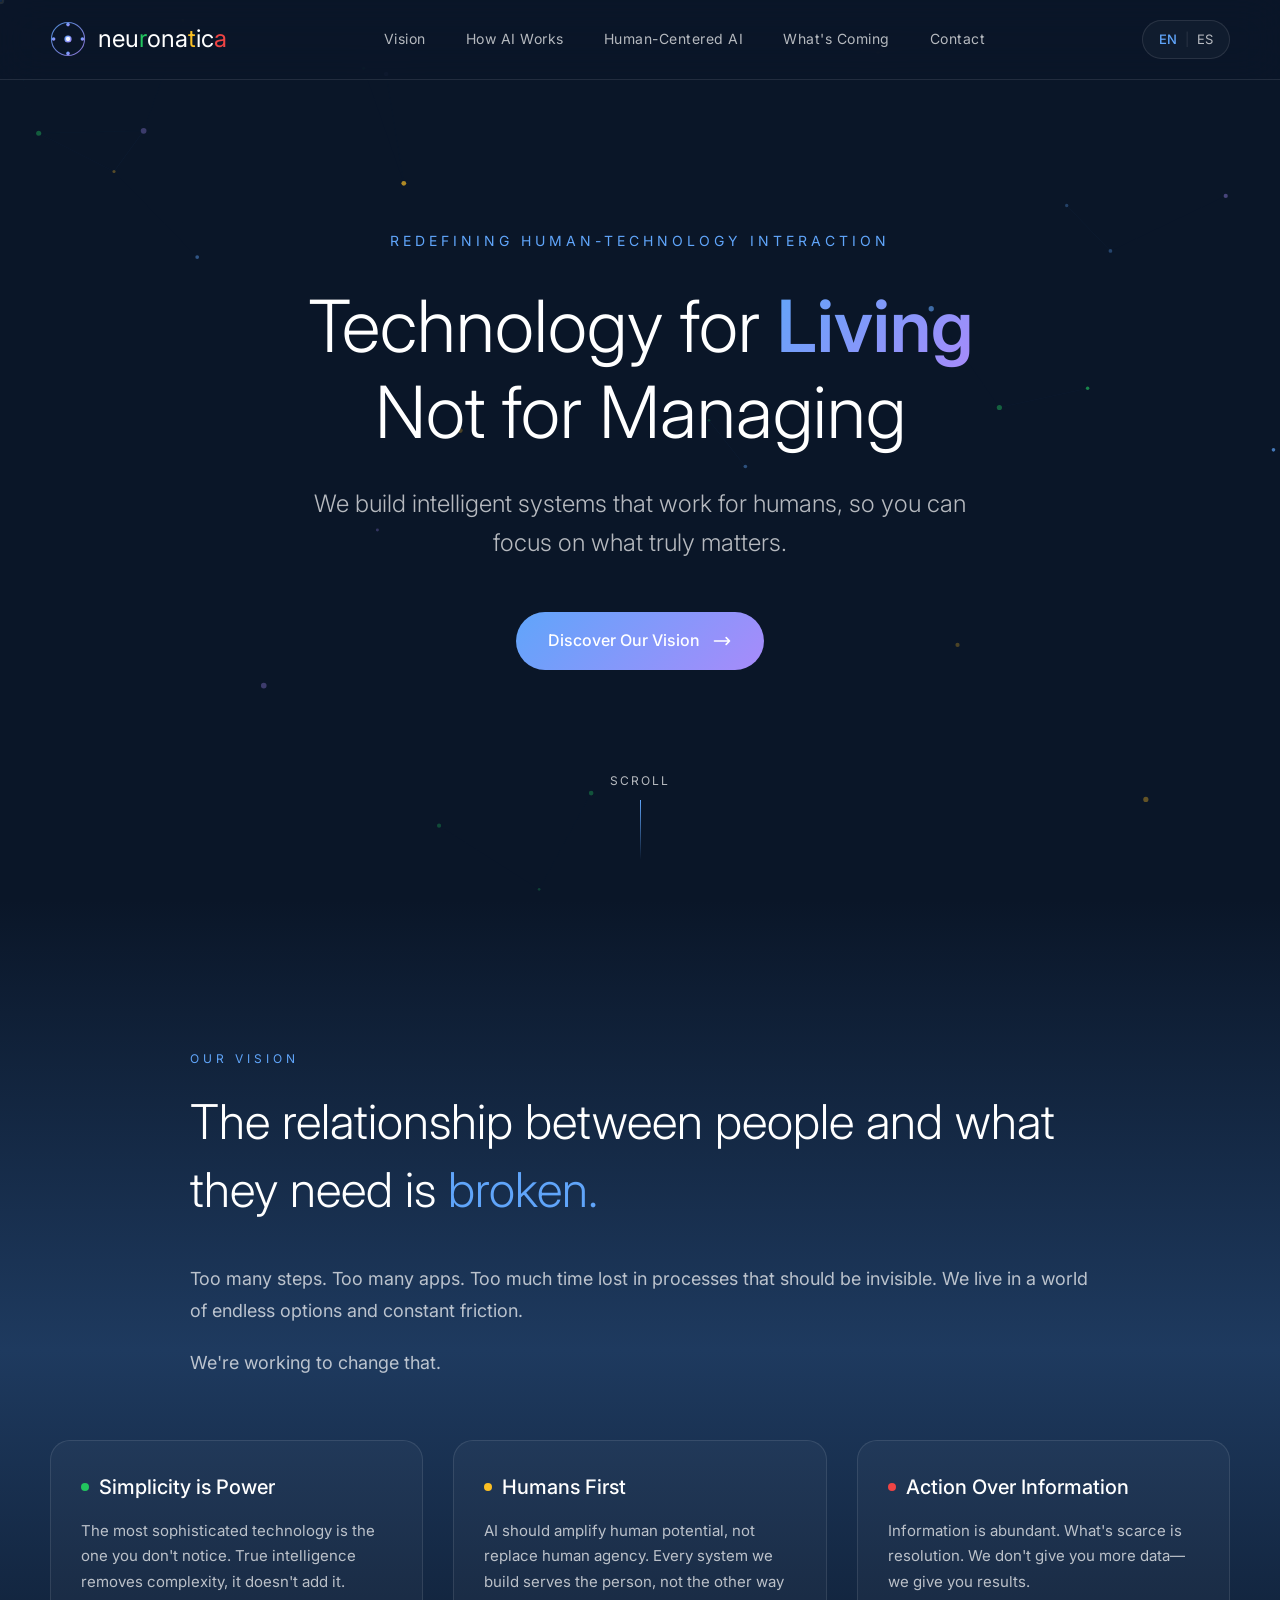
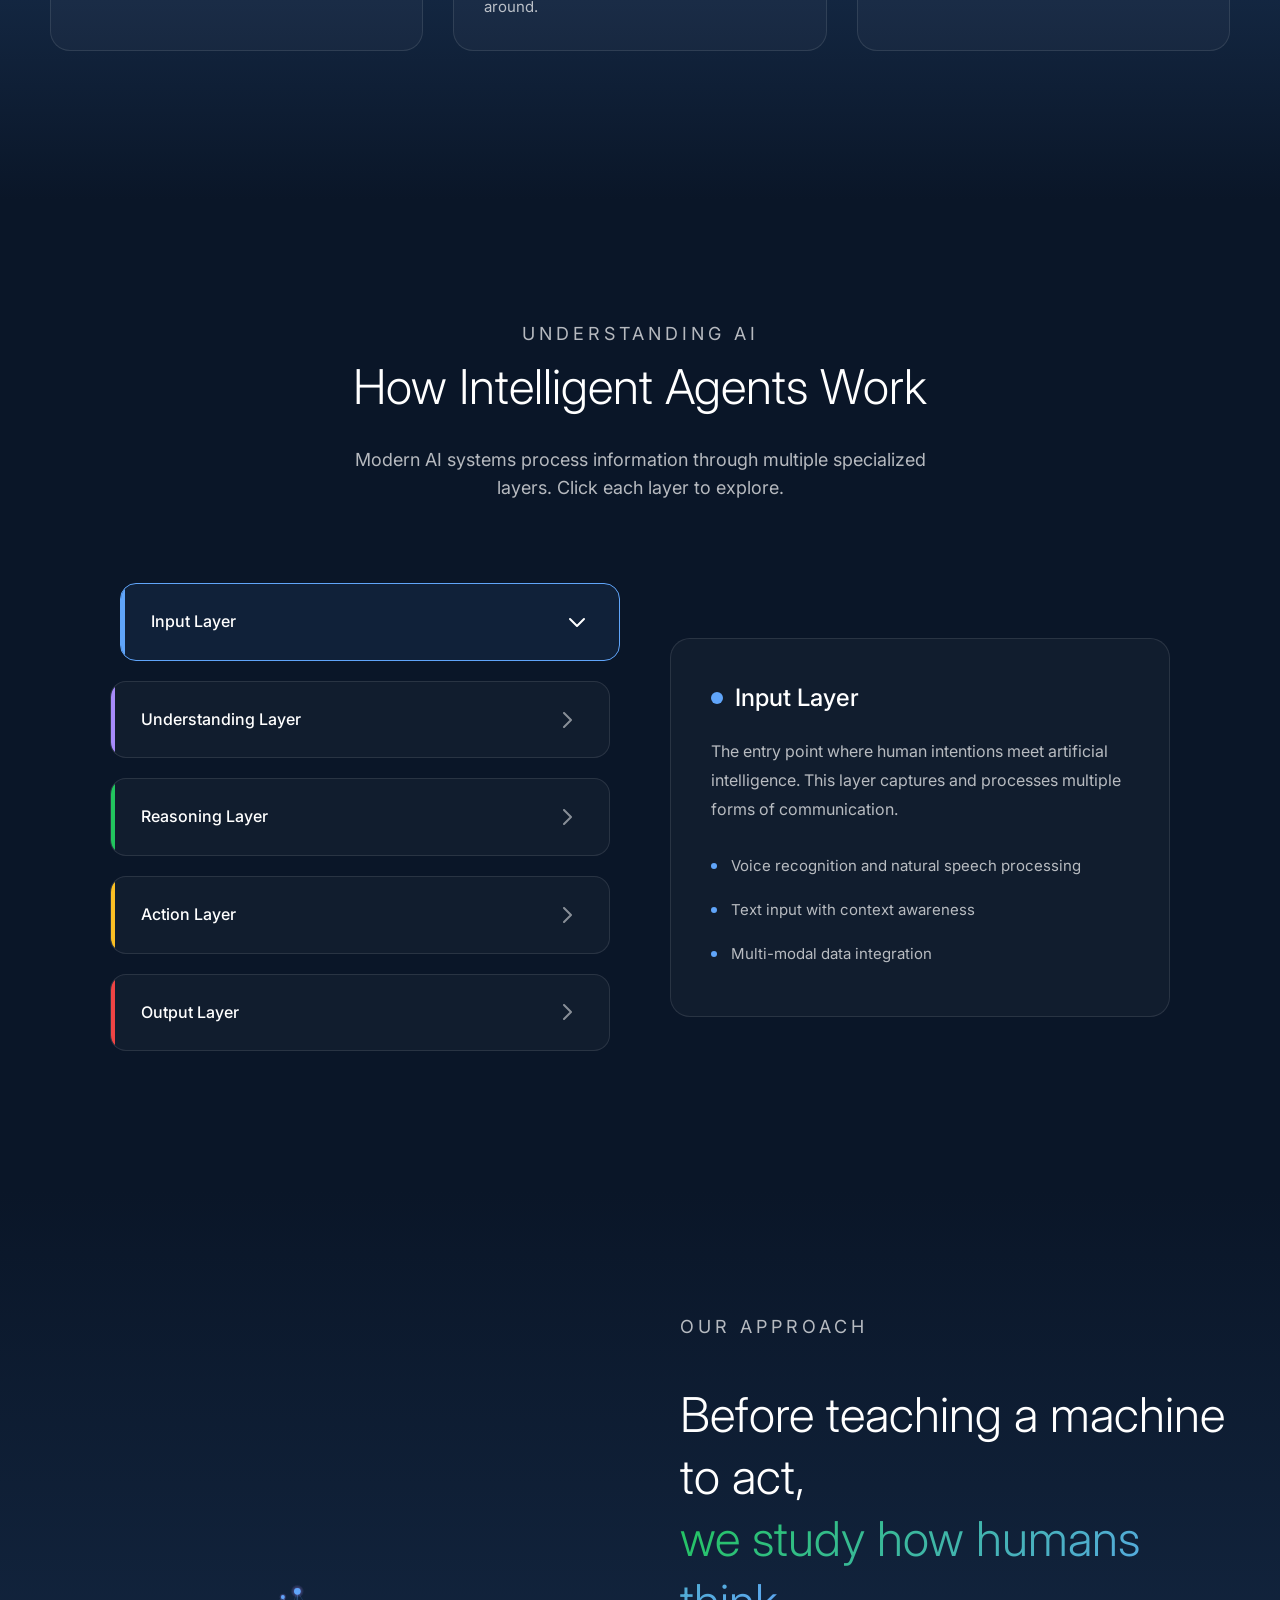
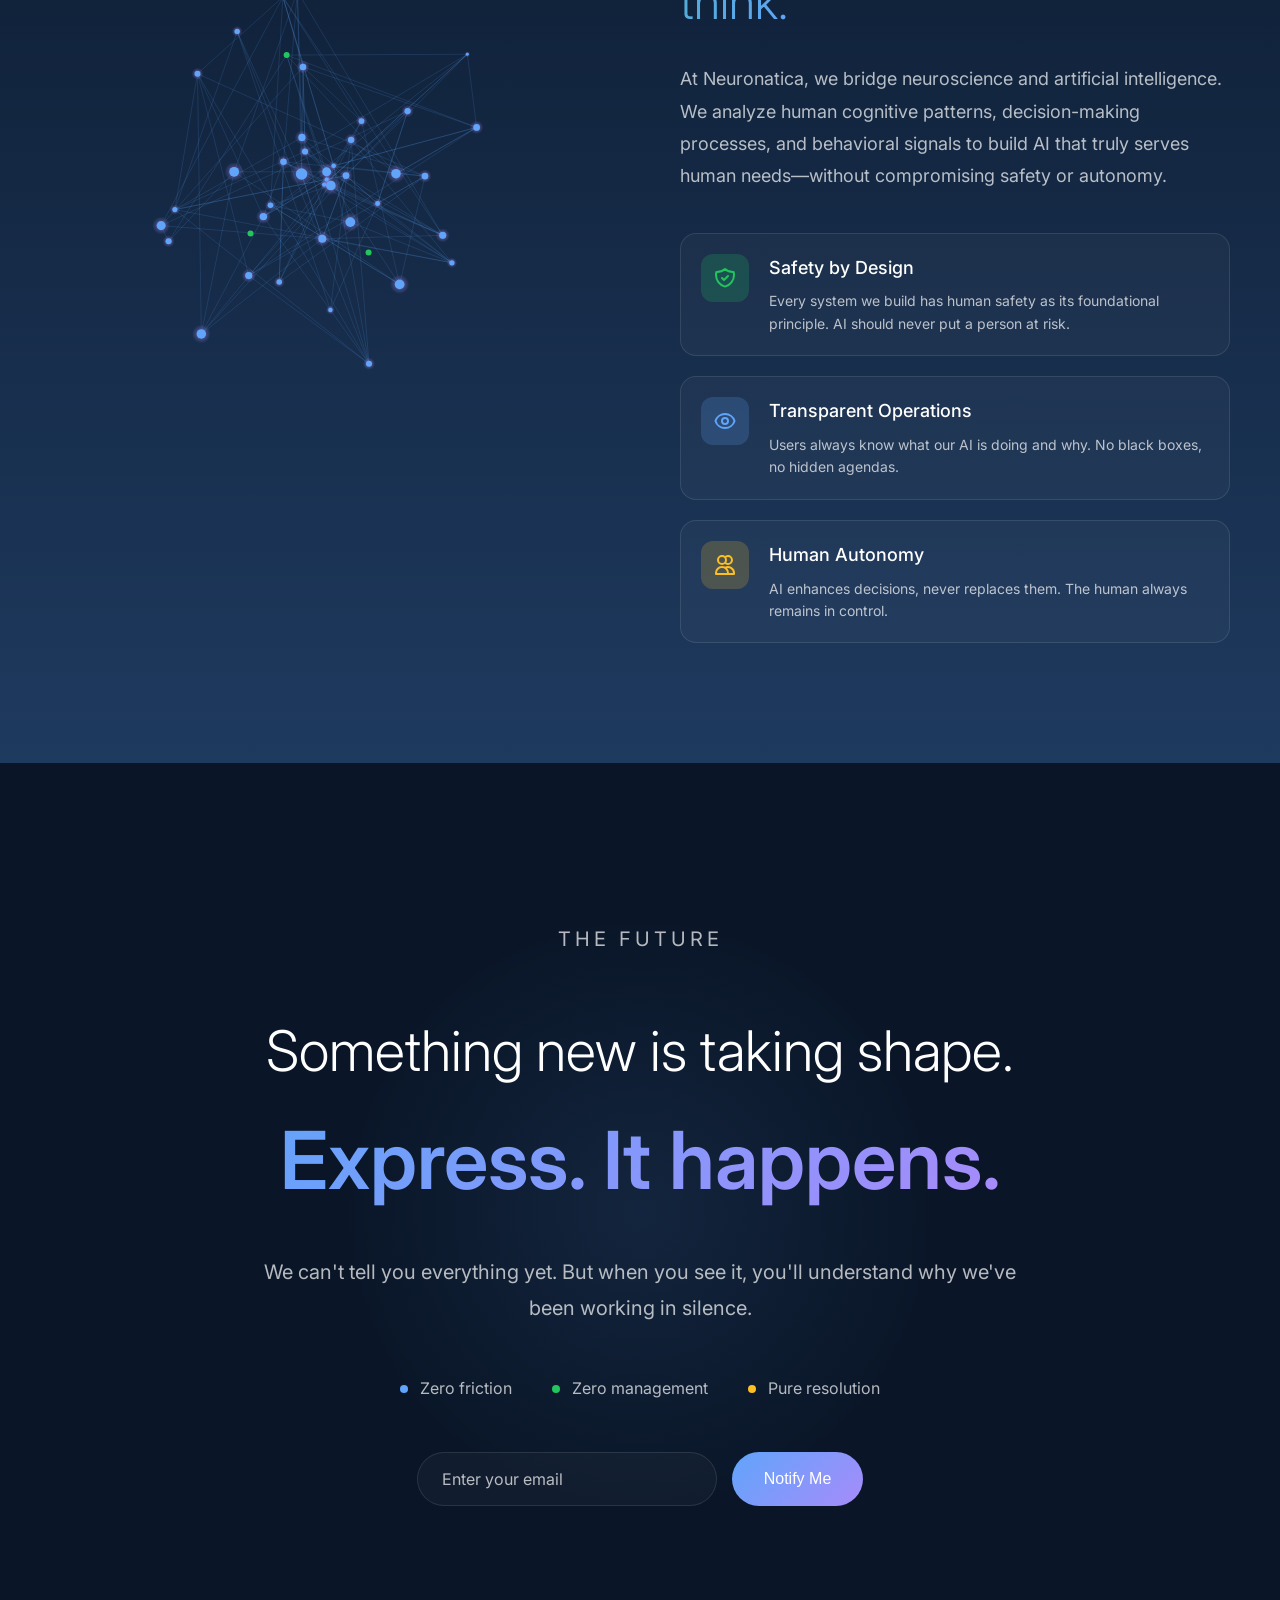
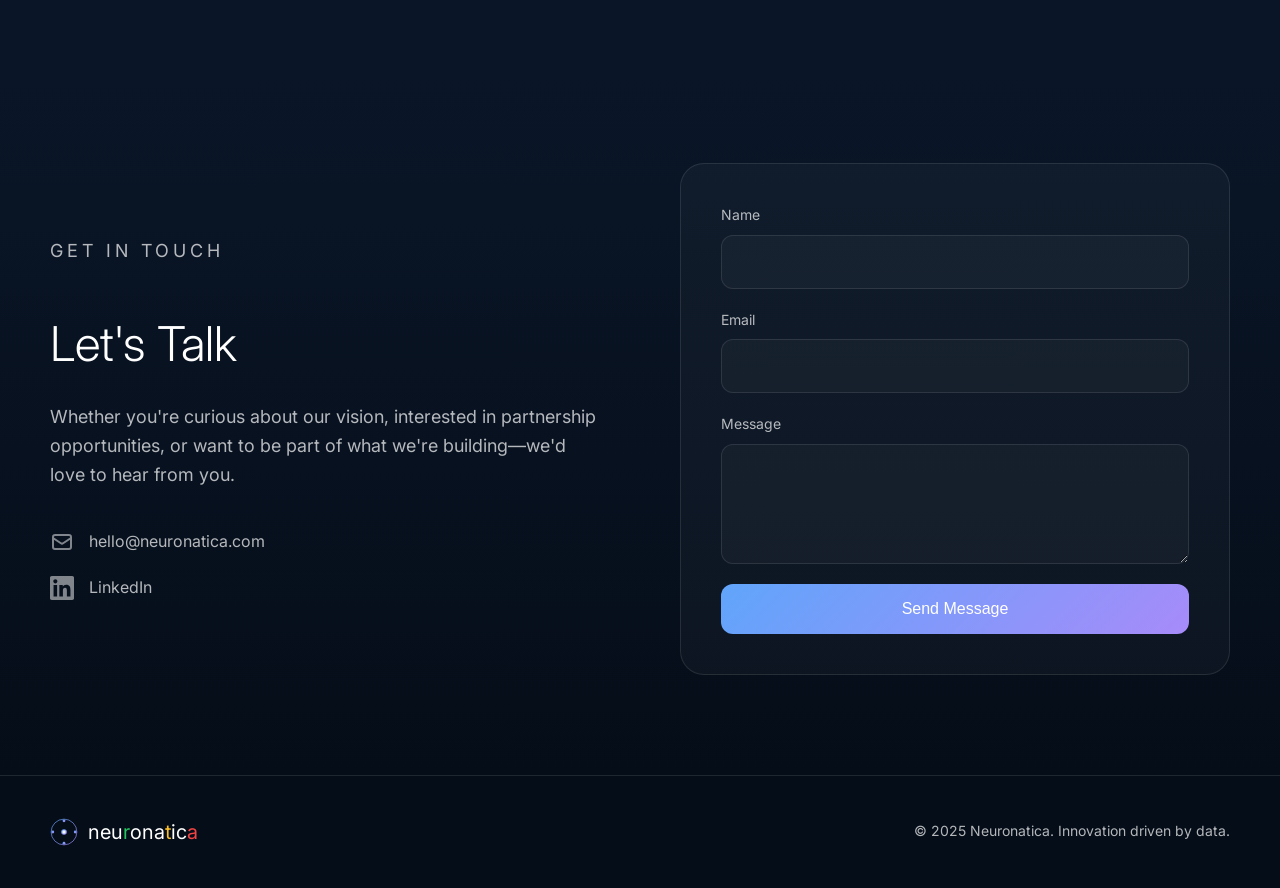
==== index.html @ b05b8028 "Create index.html" ====
<!DOCTYPE html>
<html lang="en">
<head>
    <meta charset="UTF-8">
    <meta name="viewport" content="width=device-width, initial-scale=1.0">
    <title>Neuronatica - Technology for Living</title>
    <meta name="description" content="We build technology so people can live more and manage less. Human-centered AI that works for you.">
    <link rel="icon" type="image/svg+xml" href="data:image/svg+xml,%3Csvg viewBox='0 0 50 50' fill='none' xmlns='http://www.w3.org/2000/svg'%3E%3Cdefs%3E%3ClinearGradient id='g' x1='0%25' y1='0%25' x2='100%25' y2='100%25'%3E%3Cstop offset='0%25' style='stop-color:%2360a5fa'/%3E%3Cstop offset='100%25' style='stop-color:%23a78bfa'/%3E%3C/linearGradient%3E%3C/defs%3E%3Ccircle cx='25' cy='25' r='23' stroke='url(%23g)' stroke-width='1.5' fill='none'/%3E%3Ccircle cx='25' cy='25' r='5' fill='url(%23g)'/%3E%3Ccircle cx='25' cy='25' r='3' fill='white'/%3E%3Cg stroke='url(%23g)' stroke-width='1.8'%3E%3Cline x1='25' y1='5' x2='25' y2='20'/%3E%3Cline x1='25' y1='30' x2='25' y2='45'/%3E%3Cline x1='5' y1='25' x2='20' y2='25'/%3E%3Cline x1='30' y1='25' x2='45' y2='25'/%3E%3C/g%3E%3Ccircle cx='25' cy='5' r='2.5' fill='url(%23g)'/%3E%3Ccircle cx='25' cy='45' r='2.5' fill='url(%23g)'/%3E%3Ccircle cx='5' cy='25' r='2.5' fill='url(%23g)'/%3E%3Ccircle cx='45' cy='25' r='2.5' fill='url(%23g)'/%3E%3C/svg%3E">
    <link rel="preconnect" href="https://fonts.googleapis.com">
    <link rel="preconnect" href="https://fonts.gstatic.com" crossorigin>
    <link href="https://fonts.googleapis.com/css2?family=Inter:wght@300;400;500;600;700&display=swap" rel="stylesheet">
    <style>
        :root {
            --primary-blue: #60a5fa;
            --primary-purple: #a78bfa;
            --accent-green: #22c55e;
            --accent-yellow: #fbbf24;
            --accent-red: #ef4444;
            --dark-navy: #0a1628;
            --medium-navy: #1e3a5f;
            --text-white: #ffffff;
            --text-muted: rgba(255, 255, 255, 0.7);
            --glass-bg: rgba(255, 255, 255, 0.03);
            --glass-border: rgba(255, 255, 255, 0.1);
        }

        * {
            margin: 0;
            padding: 0;
            box-sizing: border-box;
        }

        html {
            scroll-behavior: smooth;
        }

        body {
            font-family: 'Inter', -apple-system, BlinkMacSystemFont, sans-serif;
            background: var(--dark-navy);
            color: var(--text-white);
            overflow-x: hidden;
            line-height: 1.6;
        }

        /* Navigation */
        nav {
            position: fixed;
            top: 0;
            left: 0;
            right: 0;
            z-index: 1000;
            padding: 20px 50px;
            display: flex;
            justify-content: space-between;
            align-items: center;
            background: rgba(10, 22, 40, 0.8);
            backdrop-filter: blur(20px);
            border-bottom: 1px solid var(--glass-border);
            transition: all 0.3s ease;
        }

        nav.scrolled {
            padding: 15px 50px;
            background: rgba(10, 22, 40, 0.95);
        }

        .nav-logo {
            display: flex;
            align-items: center;
            gap: 12px;
            font-size: 24px;
            font-weight: 400;
            text-decoration: none;
            color: var(--text-white);
        }

        .nav-logo svg {
            width: 36px;
            height: 36px;
        }

        .nav-logo .letter-r { color: var(--accent-green); }
        .nav-logo .letter-t { color: var(--accent-yellow); }
        .nav-logo .letter-a2 { color: var(--accent-red); }

        .nav-links {
            display: flex;
            align-items: center;
            gap: 40px;
        }

        .nav-links a {
            color: var(--text-muted);
            text-decoration: none;
            font-size: 14px;
            font-weight: 400;
            letter-spacing: 0.5px;
            transition: color 0.3s ease;
        }

        .nav-links a:hover {
            color: var(--text-white);
        }

        .lang-toggle {
            display: flex;
            align-items: center;
            gap: 8px;
            padding: 8px 16px;
            background: var(--glass-bg);
            border: 1px solid var(--glass-border);
            border-radius: 20px;
            cursor: pointer;
            transition: all 0.3s ease;
        }

        .lang-toggle:hover {
            background: rgba(255, 255, 255, 0.08);
            border-color: rgba(255, 255, 255, 0.2);
        }

        .lang-toggle span {
            font-size: 13px;
            color: var(--text-muted);
            transition: color 0.3s ease;
        }

        .lang-toggle span.active {
            color: var(--primary-blue);
            font-weight: 500;
        }

        .lang-toggle .divider {
            color: var(--glass-border);
        }

        /* Sections base */
        section {
            min-height: 100vh;
            padding: 120px 50px;
            position: relative;
            display: flex;
            flex-direction: column;
            justify-content: center;
        }

        .section-container {
            max-width: 1400px;
            margin: 0 auto;
            width: 100%;
        }

        /* Hero Section */
        #hero {
            min-height: 100vh;
            display: flex;
            align-items: center;
            justify-content: center;
            position: relative;
            overflow: hidden;
        }

        #hero-canvas {
            position: absolute;
            top: 0;
            left: 0;
            width: 100%;
            height: 100%;
            z-index: 1;
        }

        .hero-content {
            position: relative;
            z-index: 10;
            text-align: center;
            max-width: 1000px;
            padding: 0 20px;
        }

        .hero-tagline {
            font-size: 14px;
            letter-spacing: 4px;
            text-transform: uppercase;
            color: var(--primary-blue);
            margin-bottom: 30px;
            opacity: 0;
            animation: fadeInUp 1s ease forwards 0.3s;
        }

        .hero-title {
            font-size: clamp(36px, 6vw, 72px);
            font-weight: 300;
            line-height: 1.2;
            margin-bottom: 30px;
            opacity: 0;
            animation: fadeInUp 1s ease forwards 0.5s;
        }

        .hero-title strong {
            font-weight: 600;
            background: linear-gradient(135deg, var(--primary-blue), var(--primary-purple));
            -webkit-background-clip: text;
            -webkit-text-fill-color: transparent;
            background-clip: text;
        }

        .hero-subtitle {
            font-size: clamp(18px, 2.5vw, 24px);
            font-weight: 300;
            color: var(--text-muted);
            max-width: 700px;
            margin: 0 auto 50px;
            opacity: 0;
            animation: fadeInUp 1s ease forwards 0.7s;
        }

        .hero-cta {
            display: inline-flex;
            align-items: center;
            gap: 12px;
            padding: 16px 32px;
            background: linear-gradient(135deg, var(--primary-blue), var(--primary-purple));
            border: none;
            border-radius: 30px;
            color: white;
            font-size: 16px;
            font-weight: 500;
            text-decoration: none;
            cursor: pointer;
            transition: all 0.3s ease;
            opacity: 0;
            animation: fadeInUp 1s ease forwards 0.9s;
        }

        .hero-cta:hover {
            transform: translateY(-3px);
            box-shadow: 0 20px 40px rgba(96, 165, 250, 0.3);
        }

        .hero-cta svg {
            width: 20px;
            height: 20px;
            transition: transform 0.3s ease;
        }

        .hero-cta:hover svg {
            transform: translateX(5px);
        }

        .scroll-indicator {
            position: absolute;
            bottom: 40px;
            left: 50%;
            transform: translateX(-50%);
            display: flex;
            flex-direction: column;
            align-items: center;
            gap: 10px;
            opacity: 0;
            animation: fadeIn 1s ease forwards 1.5s;
        }

        .scroll-indicator span {
            font-size: 12px;
            letter-spacing: 2px;
            color: var(--text-muted);
        }

        .scroll-line {
            width: 1px;
            height: 60px;
            background: linear-gradient(to bottom, var(--primary-blue), transparent);
            animation: scrollPulse 2s ease infinite;
        }

        @keyframes scrollPulse {
            0%, 100% { opacity: 0.3; transform: scaleY(0.5); }
            50% { opacity: 1; transform: scaleY(1); }
        }

        /* Vision Section */
        #vision {
            background: linear-gradient(180deg, var(--dark-navy) 0%, var(--medium-navy) 50%, var(--dark-navy) 100%);
        }

        .vision-content {
            max-width: 900px;
            margin: 0 auto;
        }

        .section-label {
            font-size: 12px;
            letter-spacing: 4px;
            text-transform: uppercase;
            color: var(--primary-blue);
            margin-bottom: 20px;
        }

        .vision-statement {
            font-size: clamp(28px, 4vw, 48px);
            font-weight: 300;
            line-height: 1.4;
            margin-bottom: 40px;
        }

        .vision-statement .highlight {
            color: var(--primary-blue);
        }

        .vision-text {
            font-size: 18px;
            color: var(--text-muted);
            line-height: 1.8;
            margin-bottom: 20px;
        }

        .vision-beliefs {
            display: grid;
            grid-template-columns: repeat(auto-fit, minmax(280px, 1fr));
            gap: 30px;
            margin-top: 60px;
        }

        .belief-card {
            padding: 30px;
            background: var(--glass-bg);
            border: 1px solid var(--glass-border);
            border-radius: 20px;
            transition: all 0.4s ease;
        }

        .belief-card:hover {
            transform: translateY(-5px);
            border-color: var(--primary-blue);
            background: rgba(96, 165, 250, 0.05);
        }

        .belief-card h3 {
            font-size: 20px;
            font-weight: 500;
            margin-bottom: 15px;
            display: flex;
            align-items: center;
            gap: 10px;
        }

        .belief-card h3 .icon {
            width: 8px;
            height: 8px;
            border-radius: 50%;
        }

        .belief-card:nth-child(1) h3 .icon { background: var(--accent-green); }
        .belief-card:nth-child(2) h3 .icon { background: var(--accent-yellow); }
        .belief-card:nth-child(3) h3 .icon { background: var(--accent-red); }

        .belief-card p {
            color: var(--text-muted);
            font-size: 15px;
            line-height: 1.7;
        }

        /* AI Architecture Section */
        #ai-architecture {
            background: var(--dark-navy);
        }

        .ai-section-header {
            text-align: center;
            margin-bottom: 80px;
        }

        .ai-section-header h2 {
            font-size: clamp(32px, 4vw, 48px);
            font-weight: 300;
            margin-bottom: 20px;
        }

        .ai-section-header p {
            font-size: 18px;
            color: var(--text-muted);
            max-width: 600px;
            margin: 0 auto;
        }

        .architecture-container {
            display: flex;
            align-items: center;
            gap: 60px;
            flex-wrap: wrap;
            justify-content: center;
        }

        .architecture-diagram {
            flex: 1;
            min-width: 300px;
            max-width: 500px;
            position: relative;
        }

        .architecture-layer {
            padding: 25px 30px;
            margin-bottom: 20px;
            background: var(--glass-bg);
            border: 1px solid var(--glass-border);
            border-radius: 16px;
            cursor: pointer;
            transition: all 0.4s ease;
            position: relative;
            overflow: hidden;
        }

        .architecture-layer::before {
            content: '';
            position: absolute;
            left: 0;
            top: 0;
            bottom: 0;
            width: 4px;
            background: var(--glass-border);
            transition: background 0.3s ease;
        }

        .architecture-layer:nth-child(1)::before { background: var(--primary-blue); }
        .architecture-layer:nth-child(2)::before { background: var(--primary-purple); }
        .architecture-layer:nth-child(3)::before { background: var(--accent-green); }
        .architecture-layer:nth-child(4)::before { background: var(--accent-yellow); }
        .architecture-layer:nth-child(5)::before { background: var(--accent-red); }

        .architecture-layer:hover, .architecture-layer.active {
            background: rgba(96, 165, 250, 0.08);
            border-color: var(--primary-blue);
            transform: translateX(10px);
        }

        .layer-header {
            display: flex;
            align-items: center;
            justify-content: space-between;
        }

        .layer-title {
            font-size: 16px;
            font-weight: 500;
        }

        .layer-icon {
            width: 24px;
            height: 24px;
            opacity: 0.5;
            transition: all 0.3s ease;
        }

        .architecture-layer:hover .layer-icon,
        .architecture-layer.active .layer-icon {
            opacity: 1;
            transform: rotate(90deg);
        }

        .layer-connector {
            position: absolute;
            left: 50%;
            bottom: -20px;
            transform: translateX(-50%);
            width: 2px;
            height: 20px;
            background: linear-gradient(to bottom, var(--glass-border), transparent);
        }

        .architecture-layer:last-child .layer-connector {
            display: none;
        }

        .architecture-details {
            flex: 1;
            min-width: 300px;
            max-width: 500px;
        }

        .detail-card {
            padding: 40px;
            background: var(--glass-bg);
            border: 1px solid var(--glass-border);
            border-radius: 20px;
            display: none;
        }

        .detail-card.active {
            display: block;
            animation: fadeIn 0.5s ease;
        }

        .detail-card h3 {
            font-size: 24px;
            font-weight: 500;
            margin-bottom: 20px;
            display: flex;
            align-items: center;
            gap: 12px;
        }

        .detail-card h3 .dot {
            width: 12px;
            height: 12px;
            border-radius: 50%;
        }

        .detail-card p {
            color: var(--text-muted);
            font-size: 16px;
            line-height: 1.8;
            margin-bottom: 20px;
        }

        .detail-card ul {
            list-style: none;
        }

        .detail-card ul li {
            padding: 10px 0;
            padding-left: 20px;
            position: relative;
            color: var(--text-muted);
            font-size: 15px;
        }

        .detail-card ul li::before {
            content: '';
            position: absolute;
            left: 0;
            top: 50%;
            transform: translateY(-50%);
            width: 6px;
            height: 6px;
            border-radius: 50%;
            background: var(--primary-blue);
        }

        /* Human-Centered AI Section */
        #human-ai {
            background: linear-gradient(180deg, var(--dark-navy) 0%, var(--medium-navy) 100%);
            overflow: hidden;
        }

        .human-ai-container {
            display: grid;
            grid-template-columns: 1fr 1fr;
            gap: 80px;
            align-items: center;
        }

        .neural-visualization {
            position: relative;
            height: 500px;
        }

        #neural-canvas {
            width: 100%;
            height: 100%;
        }

        .human-ai-content h2 {
            font-size: clamp(32px, 4vw, 48px);
            font-weight: 300;
            margin-bottom: 30px;
            line-height: 1.3;
        }

        .human-ai-content h2 .gradient-text {
            background: linear-gradient(135deg, var(--accent-green), var(--primary-blue));
            -webkit-background-clip: text;
            -webkit-text-fill-color: transparent;
            background-clip: text;
        }

        .human-ai-content > p {
            font-size: 18px;
            color: var(--text-muted);
            line-height: 1.8;
            margin-bottom: 40px;
        }

        .principles {
            display: flex;
            flex-direction: column;
            gap: 20px;
        }

        .principle {
            display: flex;
            align-items: flex-start;
            gap: 20px;
            padding: 20px;
            background: var(--glass-bg);
            border: 1px solid var(--glass-border);
            border-radius: 16px;
            transition: all 0.3s ease;
        }

        .principle:hover {
            border-color: var(--primary-blue);
            background: rgba(96, 165, 250, 0.05);
        }

        .principle-icon {
            width: 48px;
            height: 48px;
            border-radius: 12px;
            display: flex;
            align-items: center;
            justify-content: center;
            flex-shrink: 0;
        }

        .principle:nth-child(1) .principle-icon { background: rgba(34, 197, 94, 0.2); }
        .principle:nth-child(2) .principle-icon { background: rgba(96, 165, 250, 0.2); }
        .principle:nth-child(3) .principle-icon { background: rgba(251, 191, 36, 0.2); }

        .principle-icon svg {
            width: 24px;
            height: 24px;
        }

        .principle:nth-child(1) .principle-icon svg { color: var(--accent-green); }
        .principle:nth-child(2) .principle-icon svg { color: var(--primary-blue); }
        .principle:nth-child(3) .principle-icon svg { color: var(--accent-yellow); }

        .principle-content h4 {
            font-size: 18px;
            font-weight: 500;
            margin-bottom: 8px;
        }

        .principle-content p {
            font-size: 14px;
            color: var(--text-muted);
            line-height: 1.6;
        }

        /* What's Coming Section */
        #coming {
            background: var(--dark-navy);
            text-align: center;
            position: relative;
            overflow: hidden;
        }

        .coming-bg {
            position: absolute;
            top: 50%;
            left: 50%;
            transform: translate(-50%, -50%);
            width: 600px;
            height: 600px;
            background: radial-gradient(circle, rgba(96, 165, 250, 0.1) 0%, transparent 70%);
            animation: pulse 4s ease infinite;
        }

        @keyframes pulse {
            0%, 100% { transform: translate(-50%, -50%) scale(1); opacity: 0.5; }
            50% { transform: translate(-50%, -50%) scale(1.2); opacity: 0.8; }
        }

        .coming-content {
            position: relative;
            z-index: 10;
            max-width: 800px;
            margin: 0 auto;
        }

        .coming-content h2 {
            font-size: clamp(36px, 5vw, 56px);
            font-weight: 300;
            margin-bottom: 30px;
        }

        .coming-content h2 .mystery {
            display: block;
            font-size: clamp(48px, 7vw, 80px);
            font-weight: 600;
            background: linear-gradient(135deg, var(--primary-blue), var(--primary-purple), var(--accent-green));
            -webkit-background-clip: text;
            -webkit-text-fill-color: transparent;
            background-clip: text;
            background-size: 200% auto;
            animation: gradientMove 3s ease infinite;
        }

        @keyframes gradientMove {
            0% { background-position: 0% 50%; }
            50% { background-position: 100% 50%; }
            100% { background-position: 0% 50%; }
        }

        .coming-content > p {
            font-size: 20px;
            color: var(--text-muted);
            line-height: 1.8;
            margin-bottom: 50px;
        }

        .teaser-features {
            display: flex;
            justify-content: center;
            gap: 40px;
            flex-wrap: wrap;
            margin-bottom: 50px;
        }

        .teaser-feature {
            display: flex;
            align-items: center;
            gap: 12px;
            color: var(--text-muted);
            font-size: 16px;
        }

        .teaser-feature .dot {
            width: 8px;
            height: 8px;
            border-radius: 50%;
            background: var(--primary-blue);
            animation: dotPulse 2s ease infinite;
        }

        .teaser-feature:nth-child(2) .dot { 
            background: var(--accent-green);
            animation-delay: 0.3s;
        }
        .teaser-feature:nth-child(3) .dot { 
            background: var(--accent-yellow);
            animation-delay: 0.6s;
        }

        @keyframes dotPulse {
            0%, 100% { opacity: 0.5; transform: scale(1); }
            50% { opacity: 1; transform: scale(1.3); }
        }

        .notify-form {
            display: flex;
            gap: 15px;
            justify-content: center;
            flex-wrap: wrap;
        }

        .notify-form input {
            padding: 16px 24px;
            width: 300px;
            background: var(--glass-bg);
            border: 1px solid var(--glass-border);
            border-radius: 30px;
            color: var(--text-white);
            font-size: 16px;
            font-family: inherit;
            transition: all 0.3s ease;
        }

        .notify-form input::placeholder {
            color: var(--text-muted);
        }

        .notify-form input:focus {
            outline: none;
            border-color: var(--primary-blue);
            background: rgba(96, 165, 250, 0.05);
        }

        .notify-form button {
            padding: 16px 32px;
            background: linear-gradient(135deg, var(--primary-blue), var(--primary-purple));
            border: none;
            border-radius: 30px;
            color: white;
            font-size: 16px;
            font-weight: 500;
            cursor: pointer;
            transition: all 0.3s ease;
        }

        .notify-form button:hover {
            transform: translateY(-2px);
            box-shadow: 0 15px 30px rgba(96, 165, 250, 0.3);
        }

        /* Contact Section */
        #contact {
            background: linear-gradient(180deg, var(--dark-navy) 0%, #050d18 100%);
            min-height: auto;
            padding: 100px 50px;
        }

        .contact-container {
            display: grid;
            grid-template-columns: 1fr 1fr;
            gap: 80px;
            align-items: center;
            max-width: 1200px;
            margin: 0 auto;
        }

        .contact-info h2 {
            font-size: clamp(32px, 4vw, 48px);
            font-weight: 300;
            margin-bottom: 20px;
        }

        .contact-info > p {
            font-size: 18px;
            color: var(--text-muted);
            margin-bottom: 40px;
        }

        .contact-links {
            display: flex;
            flex-direction: column;
            gap: 20px;
        }

        .contact-link {
            display: flex;
            align-items: center;
            gap: 15px;
            color: var(--text-muted);
            text-decoration: none;
            font-size: 16px;
            transition: color 0.3s ease;
        }

        .contact-link:hover {
            color: var(--primary-blue);
        }

        .contact-link svg {
            width: 24px;
            height: 24px;
            opacity: 0.7;
        }

        .contact-form-wrapper {
            padding: 40px;
            background: var(--glass-bg);
            border: 1px solid var(--glass-border);
            border-radius: 24px;
        }

        .contact-form {
            display: flex;
            flex-direction: column;
            gap: 20px;
        }

        .form-group {
            display: flex;
            flex-direction: column;
            gap: 8px;
        }

        .form-group label {
            font-size: 14px;
            color: var(--text-muted);
        }

        .form-group input,
        .form-group textarea {
            padding: 16px;
            background: rgba(255, 255, 255, 0.03);
            border: 1px solid var(--glass-border);
            border-radius: 12px;
            color: var(--text-white);
            font-size: 16px;
            font-family: inherit;
            transition: all 0.3s ease;
        }

        .form-group input:focus,
        .form-group textarea:focus {
            outline: none;
            border-color: var(--primary-blue);
        }

        .form-group textarea {
            min-height: 120px;
            resize: vertical;
        }

        .contact-form button {
            padding: 16px 32px;
            background: linear-gradient(135deg, var(--primary-blue), var(--primary-purple));
            border: none;
            border-radius: 12px;
            color: white;
            font-size: 16px;
            font-weight: 500;
            cursor: pointer;
            transition: all 0.3s ease;
        }

        .contact-form button:hover {
            transform: translateY(-2px);
            box-shadow: 0 15px 30px rgba(96, 165, 250, 0.3);
        }

        /* Footer */
        footer {
            background: #050d18;
            padding: 40px 50px;
            border-top: 1px solid var(--glass-border);
        }

        .footer-content {
            max-width: 1400px;
            margin: 0 auto;
            display: flex;
            justify-content: space-between;
            align-items: center;
            flex-wrap: wrap;
            gap: 20px;
        }

        .footer-logo {
            display: flex;
            align-items: center;
            gap: 10px;
            font-size: 20px;
        }

        .footer-logo svg {
            width: 28px;
            height: 28px;
        }

        .footer-logo .letter-r { color: var(--accent-green); }
        .footer-logo .letter-t { color: var(--accent-yellow); }
        .footer-logo .letter-a2 { color: var(--accent-red); }

        .footer-copy {
            color: var(--text-muted);
            font-size: 14px;
        }

        .footer-copy a {
            color: var(--primary-blue);
            text-decoration: none;
        }

        /* Animations */
        @keyframes fadeIn {
            from { opacity: 0; }
            to { opacity: 1; }
        }

        @keyframes fadeInUp {
            from { opacity: 0; transform: translateY(30px); }
            to { opacity: 1; transform: translateY(0); }
        }

        /* Scroll animations */
        .reveal {
            opacity: 0;
            transform: translateY(50px);
            transition: all 0.8s ease;
        }

        .reveal.active {
            opacity: 1;
            transform: translateY(0);
        }

        /* Responsive */
        @media (max-width: 1024px) {
            section {
                padding: 100px 30px;
            }

            nav {
                padding: 15px 30px;
            }

            .nav-links {
                display: none;
            }

            .human-ai-container {
                grid-template-columns: 1fr;
                gap: 40px;
            }

            .neural-visualization {
                height: 350px;
                order: -1;
            }

            .contact-container {
                grid-template-columns: 1fr;
                gap: 40px;
            }

            .architecture-container {
                flex-direction: column;
            }
        }

        @media (max-width: 768px) {
            section {
                padding: 80px 20px;
            }

            nav {
                padding: 15px 20px;
            }

            .nav-logo {
                font-size: 20px;
            }

            .nav-logo svg {
                width: 28px;
                height: 28px;
            }

            .hero-title {
                font-size: 32px;
            }

            .hero-subtitle {
                font-size: 16px;
            }

            .vision-beliefs {
                grid-template-columns: 1fr;
            }

            .teaser-features {
                flex-direction: column;
                align-items: center;
            }

            .notify-form {
                flex-direction: column;
                align-items: center;
            }

            .notify-form input {
                width: 100%;
                max-width: 300px;
            }

            footer {
                padding: 30px 20px;
            }

            .footer-content {
                flex-direction: column;
                text-align: center;
            }
        }

        /* Mobile menu */
        .mobile-menu-btn {
            display: none;
            flex-direction: column;
            gap: 5px;
            cursor: pointer;
            padding: 5px;
        }

        .mobile-menu-btn span {
            width: 25px;
            height: 2px;
            background: var(--text-white);
            transition: all 0.3s ease;
        }

        @media (max-width: 1024px) {
            .mobile-menu-btn {
                display: flex;
            }
        }
    </style>
</head>
<body>
    <!-- Navigation -->
    <nav id="navbar">
        <a href="#hero" class="nav-logo">
            <svg viewBox="0 0 50 50" fill="none" xmlns="http://www.w3.org/2000/svg">
                <defs>
                    <linearGradient id="navGradient" x1="0%" y1="0%" x2="100%" y2="100%">
                        <stop offset="0%" style="stop-color:#60a5fa" />
                        <stop offset="100%" style="stop-color:#a78bfa" />
                    </linearGradient>
                </defs>
                <circle cx="25" cy="25" r="23" stroke="url(#navGradient)" stroke-width="1.5" fill="none" opacity="0.8"/>
                <circle cx="25" cy="25" r="5" fill="url(#navGradient)"/>
                <circle cx="25" cy="25" r="3" fill="white" opacity="0.9"/>
                <g stroke="url(#navGradient)" stroke-width="1.8" stroke-linecap="round">
                    <line x1="25" y1="5" x2="25" y2="20"/>
                    <line x1="25" y1="30" x2="25" y2="45"/>
                    <line x1="5" y1="25" x2="20" y2="25"/>
                    <line x1="30" y1="25" x2="45" y2="25"/>
                </g>
                <circle cx="25" cy="5" r="2.5" fill="url(#navGradient)"/>
                <circle cx="25" cy="45" r="2.5" fill="url(#navGradient)"/>
                <circle cx="5" cy="25" r="2.5" fill="url(#navGradient)"/>
                <circle cx="45" cy="25" r="2.5" fill="url(#navGradient)"/>
            </svg>
            <span>neu<span class="letter-r">r</span>ona<span class="letter-t">t</span>ic<span class="letter-a2">a</span></span>
        </a>
        <div class="nav-links">
            <a href="#vision" data-en="Vision" data-es="Visión">Vision</a>
            <a href="#ai-architecture" data-en="How AI Works" data-es="Cómo funciona la IA">How AI Works</a>
            <a href="#human-ai" data-en="Human-Centered AI" data-es="IA Centrada en el Humano">Human-Centered AI</a>
            <a href="#coming" data-en="What's Coming" data-es="Lo que viene">What's Coming</a>
            <a href="#contact" data-en="Contact" data-es="Contacto">Contact</a>
        </div>
        <div class="lang-toggle" onclick="toggleLanguage()">
            <span id="lang-en" class="active">EN</span>
            <span class="divider">|</span>
            <span id="lang-es">ES</span>
        </div>
        <div class="mobile-menu-btn">
            <span></span>
            <span></span>
            <span></span>
        </div>
    </nav>

    <!-- Hero Section -->
    <section id="hero">
        <canvas id="hero-canvas"></canvas>
        <div class="hero-content">
            <p class="hero-tagline" data-en="Redefining Human-Technology Interaction" data-es="Redefiniendo la interacción humano-tecnología">Redefining Human-Technology Interaction</p>
            <h1 class="hero-title">
                <span data-en="Technology for" data-es="Tecnología para">Technology for</span> <strong data-en="Living" data-es="Vivir">Living</strong><br>
                <span data-en="Not for Managing" data-es="No para Gestionar">Not for Managing</span>
            </h1>
            <p class="hero-subtitle" data-en="We build intelligent systems that work for humans, so you can focus on what truly matters." data-es="Construimos sistemas inteligentes que trabajan para los humanos, para que puedas enfocarte en lo que realmente importa.">We build intelligent systems that work for humans, so you can focus on what truly matters.</p>
            <a href="#vision" class="hero-cta">
                <span data-en="Discover Our Vision" data-es="Descubre Nuestra Visión">Discover Our Vision</span>
                <svg xmlns="http://www.w3.org/2000/svg" fill="none" viewBox="0 0 24 24" stroke="currentColor">
                    <path stroke-linecap="round" stroke-linejoin="round" stroke-width="2" d="M17 8l4 4m0 0l-4 4m4-4H3" />
                </svg>
            </a>
        </div>
        <div class="scroll-indicator">
            <span data-en="SCROLL" data-es="DESLIZA">SCROLL</span>
            <div class="scroll-line"></div>
        </div>
    </section>

    <!-- Vision Section -->
    <section id="vision">
        <div class="section-container">
            <div class="vision-content reveal">
                <p class="section-label" data-en="Our Vision" data-es="Nuestra Visión">Our Vision</p>
                <h2 class="vision-statement">
                    <span data-en="The relationship between people and what they need is" data-es="La relación entre las personas y lo que necesitan está">The relationship between people and what they need is</span> <span class="highlight" data-en="broken." data-es="rota.">broken.</span>
                </h2>
                <p class="vision-text" data-en="Too many steps. Too many apps. Too much time lost in processes that should be invisible. We live in a world of endless options and constant friction." data-es="Demasiados pasos. Demasiadas apps. Demasiado tiempo perdido en procesos que deberían ser invisibles. Vivimos en un mundo de opciones infinitas y fricción constante.">Too many steps. Too many apps. Too much time lost in processes that should be invisible. We live in a world of endless options and constant friction.</p>
                <p class="vision-text" data-en="We're working to change that." data-es="Estamos trabajando para cambiar eso.">We're working to change that.</p>
            </div>
            <div class="vision-beliefs reveal">
                <div class="belief-card">
                    <h3><span class="icon"></span><span data-en="Simplicity is Power" data-es="La Simplicidad es Poder">Simplicity is Power</span></h3>
                    <p data-en="The most sophisticated technology is the one you don't notice. True intelligence removes complexity, it doesn't add it." data-es="La tecnología más sofisticada es la que no notas. La verdadera inteligencia elimina complejidad, no la añade.">The most sophisticated technology is the one you don't notice. True intelligence removes complexity, it doesn't add it.</p>
                </div>
                <div class="belief-card">
                    <h3><span class="icon"></span><span data-en="Humans First" data-es="Humanos Primero">Humans First</span></h3>
                    <p data-en="AI should amplify human potential, not replace human agency. Every system we build serves the person, not the other way around." data-es="La IA debe amplificar el potencial humano, no reemplazar la autonomía humana. Cada sistema que construimos sirve a la persona, no al revés.">AI should amplify human potential, not replace human agency. Every system we build serves the person, not the other way around.</p>
                </div>
                <div class="belief-card">
                    <h3><span class="icon"></span><span data-en="Action Over Information" data-es="Acción Sobre Información">Action Over Information</span></h3>
                    <p data-en="Information is abundant. What's scarce is resolution. We don't give you more data—we give you results." data-es="La información es abundante. Lo que escasea es la resolución. No te damos más datos—te damos resultados.">Information is abundant. What's scarce is resolution. We don't give you more data—we give you results.</p>
                </div>
            </div>
        </div>
    </section>

    <!-- AI Architecture Section -->
    <section id="ai-architecture">
        <div class="section-container">
            <div class="ai-section-header reveal">
                <p class="section-label" data-en="Understanding AI" data-es="Entendiendo la IA">Understanding AI</p>
                <h2 data-en="How Intelligent Agents Work" data-es="Cómo Funcionan los Agentes Inteligentes">How Intelligent Agents Work</h2>
                <p data-en="Modern AI systems process information through multiple specialized layers. Click each layer to explore." data-es="Los sistemas de IA modernos procesan información a través de múltiples capas especializadas. Haz clic en cada capa para explorar.">Modern AI systems process information through multiple specialized layers. Click each layer to explore.</p>
            </div>
            <div class="architecture-container reveal">
                <div class="architecture-diagram">
                    <div class="architecture-layer active" data-layer="input">
                        <div class="layer-header">
                            <span class="layer-title" data-en="Input Layer" data-es="Capa de Entrada">Input Layer</span>
                            <svg class="layer-icon" xmlns="http://www.w3.org/2000/svg" fill="none" viewBox="0 0 24 24" stroke="currentColor">
                                <path stroke-linecap="round" stroke-linejoin="round" stroke-width="2" d="M9 5l7 7-7 7" />
                            </svg>
                        </div>
                        <div class="layer-connector"></div>
                    </div>
                    <div class="architecture-layer" data-layer="understanding">
                        <div class="layer-header">
                            <span class="layer-title" data-en="Understanding Layer" data-es="Capa de Comprensión">Understanding Layer</span>
                            <svg class="layer-icon" xmlns="http://www.w3.org/2000/svg" fill="none" viewBox="0 0 24 24" stroke="currentColor">
                                <path stroke-linecap="round" stroke-linejoin="round" stroke-width="2" d="M9 5l7 7-7 7" />
                            </svg>
                        </div>
                        <div class="layer-connector"></div>
                    </div>
                    <div class="architecture-layer" data-layer="reasoning">
                        <div class="layer-header">
                            <span class="layer-title" data-en="Reasoning Layer" data-es="Capa de Razonamiento">Reasoning Layer</span>
                            <svg class="layer-icon" xmlns="http://www.w3.org/2000/svg" fill="none" viewBox="0 0 24 24" stroke="currentColor">
                                <path stroke-linecap="round" stroke-linejoin="round" stroke-width="2" d="M9 5l7 7-7 7" />
                            </svg>
                        </div>
                        <div class="layer-connector"></div>
                    </div>
                    <div class="architecture-layer" data-layer="action">
                        <div class="layer-header">
                            <span class="layer-title" data-en="Action Layer" data-es="Capa de Acción">Action Layer</span>
                            <svg class="layer-icon" xmlns="http://www.w3.org/2000/svg" fill="none" viewBox="0 0 24 24" stroke="currentColor">
                                <path stroke-linecap="round" stroke-linejoin="round" stroke-width="2" d="M9 5l7 7-7 7" />
                            </svg>
                        </div>
                        <div class="layer-connector"></div>
                    </div>
                    <div class="architecture-layer" data-layer="output">
                        <div class="layer-header">
                            <span class="layer-title" data-en="Output Layer" data-es="Capa de Salida">Output Layer</span>
                            <svg class="layer-icon" xmlns="http://www.w3.org/2000/svg" fill="none" viewBox="0 0 24 24" stroke="currentColor">
                                <path stroke-linecap="round" stroke-linejoin="round" stroke-width="2" d="M9 5l7 7-7 7" />
                            </svg>
                        </div>
                    </div>
                </div>
                <div class="architecture-details">
                    <div class="detail-card active" id="detail-input">
                        <h3><span class="dot" style="background: var(--primary-blue)"></span><span data-en="Input Layer" data-es="Capa de Entrada">Input Layer</span></h3>
                        <p data-en="The entry point where human intentions meet artificial intelligence. This layer captures and processes multiple forms of communication." data-es="El punto de entrada donde las intenciones humanas se encuentran con la inteligencia artificial. Esta capa captura y procesa múltiples formas de comunicación.">The entry point where human intentions meet artificial intelligence. This layer captures and processes multiple forms of communication.</p>
                        <ul>
                            <li data-en="Voice recognition and natural speech processing" data-es="Reconocimiento de voz y procesamiento del habla natural">Voice recognition and natural speech processing</li>
                            <li data-en="Text input with context awareness" data-es="Entrada de texto con conciencia del contexto">Text input with context awareness</li>
                            <li data-en="Multi-modal data integration" data-es="Integración de datos multimodal">Multi-modal data integration</li>
                        </ul>
                    </div>
                    <div class="detail-card" id="detail-understanding">
                        <h3><span class="dot" style="background: var(--primary-purple)"></span><span data-en="Understanding Layer" data-es="Capa de Comprensión">Understanding Layer</span></h3>
                        <p data-en="Where raw input transforms into meaning. Advanced NLP models decode not just words, but intent, emotion, and context." data-es="Donde la entrada cruda se transforma en significado. Modelos avanzados de NLP decodifican no solo palabras, sino intención, emoción y contexto.">Where raw input transforms into meaning. Advanced NLP models decode not just words, but intent, emotion, and context.</p>
                        <ul>
                            <li data-en="Intent recognition and classification" data-es="Reconocimiento y clasificación de intención">Intent recognition and classification</li>
                            <li data-en="Semantic analysis and entity extraction" data-es="Análisis semántico y extracción de entidades">Semantic analysis and entity extraction</li>
                            <li data-en="Contextual memory integration" data-es="Integración de memoria contextual">Contextual memory integration</li>
                        </ul>
                    </div>
                    <div class="detail-card" id="detail-reasoning">
                        <h3><span class="dot" style="background: var(--accent-green)"></span><span data-en="Reasoning Layer" data-es="Capa de Razonamiento">Reasoning Layer</span></h3>
                        <p data-en="The cognitive core. Here, the system weighs options, considers constraints, and formulates optimal strategies to fulfill the user's needs." data-es="El núcleo cognitivo. Aquí, el sistema evalúa opciones, considera restricciones y formula estrategias óptimas para satisfacer las necesidades del usuario.">The cognitive core. Here, the system weighs options, considers constraints, and formulates optimal strategies to fulfill the user's needs.</p>
                        <ul>
                            <li data-en="Logic-based decision frameworks" data-es="Marcos de decisión basados en lógica">Logic-based decision frameworks</li>
                            <li data-en="Constraint satisfaction and optimization" data-es="Satisfacción de restricciones y optimización">Constraint satisfaction and optimization</li>
                            <li data-en="Predictive modeling and planning" data-es="Modelado predictivo y planificación">Predictive modeling and planning</li>
                        </ul>
                    </div>
                    <div class="detail-card" id="detail-action">
                        <h3><span class="dot" style="background: var(--accent-yellow)"></span><span data-en="Action Layer" data-es="Capa de Acción">Action Layer</span></h3>
                        <p data-en="Where decisions become reality. This layer orchestrates external systems, APIs, and services to execute tasks in the real world." data-es="Donde las decisiones se vuelven realidad. Esta capa orquesta sistemas externos, APIs y servicios para ejecutar tareas en el mundo real.">Where decisions become reality. This layer orchestrates external systems, APIs, and services to execute tasks in the real world.</p>
                        <ul>
                            <li data-en="API orchestration and integration" data-es="Orquestación e integración de APIs">API orchestration and integration</li>
                            <li data-en="Transaction processing and verification" data-es="Procesamiento y verificación de transacciones">Transaction processing and verification</li>
                            <li data-en="Real-time system coordination" data-es="Coordinación de sistemas en tiempo real">Real-time system coordination</li>
                        </ul>
                    </div>
                    <div class="detail-card" id="detail-output">
                        <h3><span class="dot" style="background: var(--accent-red)"></span><span data-en="Output Layer" data-es="Capa de Salida">Output Layer</span></h3>
                        <p data-en="The final delivery. Results are communicated back to the user in the most appropriate format—conversational, visual, or direct action." data-es="La entrega final. Los resultados se comunican al usuario en el formato más apropiado—conversacional, visual o acción directa.">The final delivery. Results are communicated back to the user in the most appropriate format—conversational, visual, or direct action.</p>
                        <ul>
                            <li data-en="Natural language response generation" data-es="Generación de respuestas en lenguaje natural">Natural language response generation</li>
                            <li data-en="Multi-channel delivery optimization" data-es="Optimización de entrega multicanal">Multi-channel delivery optimization</li>
                            <li data-en="Feedback loop integration" data-es="Integración de ciclo de retroalimentación">Feedback loop integration</li>
                        </ul>
                    </div>
                </div>
            </div>
        </div>
    </section>

    <!-- Human-Centered AI Section -->
    <section id="human-ai">
        <div class="section-container">
            <div class="human-ai-container">
                <div class="neural-visualization reveal">
                    <canvas id="neural-canvas"></canvas>
                </div>
                <div class="human-ai-content reveal">
                    <p class="section-label" data-en="Our Approach" data-es="Nuestro Enfoque">Our Approach</p>
                    <h2>
                        <span data-en="Before teaching a machine to act," data-es="Antes de enseñarle a una máquina a actuar,">Before teaching a machine to act,</span><br>
                        <span class="gradient-text" data-en="we study how humans think." data-es="estudiamos cómo piensan los humanos.">we study how humans think.</span>
                    </h2>
                    <p data-en="At Neuronatica, we bridge neuroscience and artificial intelligence. We analyze human cognitive patterns, decision-making processes, and behavioral signals to build AI that truly serves human needs—without compromising safety or autonomy." data-es="En Neuronatica, conectamos neurociencia e inteligencia artificial. Analizamos patrones cognitivos humanos, procesos de toma de decisiones y señales de comportamiento para construir IA que verdaderamente sirva las necesidades humanas—sin comprometer la seguridad o autonomía.">At Neuronatica, we bridge neuroscience and artificial intelligence. We analyze human cognitive patterns, decision-making processes, and behavioral signals to build AI that truly serves human needs—without compromising safety or autonomy.</p>
                    <div class="principles">
                        <div class="principle">
                            <div class="principle-icon">
                                <svg xmlns="http://www.w3.org/2000/svg" fill="none" viewBox="0 0 24 24" stroke="currentColor">
                                    <path stroke-linecap="round" stroke-linejoin="round" stroke-width="2" d="M9 12l2 2 4-4m5.618-4.016A11.955 11.955 0 0112 2.944a11.955 11.955 0 01-8.618 3.04A12.02 12.02 0 003 9c0 5.591 3.824 10.29 9 11.622 5.176-1.332 9-6.03 9-11.622 0-1.042-.133-2.052-.382-3.016z" />
                                </svg>
                            </div>
                            <div class="principle-content">
                                <h4 data-en="Safety by Design" data-es="Seguridad por Diseño">Safety by Design</h4>
                                <p data-en="Every system we build has human safety as its foundational principle. AI should never put a person at risk." data-es="Cada sistema que construimos tiene la seguridad humana como principio fundamental. La IA nunca debe poner a una persona en riesgo.">Every system we build has human safety as its foundational principle. AI should never put a person at risk.</p>
                            </div>
                        </div>
                        <div class="principle">
                            <div class="principle-icon">
                                <svg xmlns="http://www.w3.org/2000/svg" fill="none" viewBox="0 0 24 24" stroke="currentColor">
                                    <path stroke-linecap="round" stroke-linejoin="round" stroke-width="2" d="M15 12a3 3 0 11-6 0 3 3 0 016 0z" />
                                    <path stroke-linecap="round" stroke-linejoin="round" stroke-width="2" d="M2.458 12C3.732 7.943 7.523 5 12 5c4.478 0 8.268 2.943 9.542 7-1.274 4.057-5.064 7-9.542 7-4.477 0-8.268-2.943-9.542-7z" />
                                </svg>
                            </div>
                            <div class="principle-content">
                                <h4 data-en="Transparent Operations" data-es="Operaciones Transparentes">Transparent Operations</h4>
                                <p data-en="Users always know what our AI is doing and why. No black boxes, no hidden agendas." data-es="Los usuarios siempre saben qué está haciendo nuestra IA y por qué. Sin cajas negras, sin agendas ocultas.">Users always know what our AI is doing and why. No black boxes, no hidden agendas.</p>
                            </div>
                        </div>
                        <div class="principle">
                            <div class="principle-icon">
                                <svg xmlns="http://www.w3.org/2000/svg" fill="none" viewBox="0 0 24 24" stroke="currentColor">
                                    <path stroke-linecap="round" stroke-linejoin="round" stroke-width="2" d="M12 4.354a4 4 0 110 5.292M15 21H3v-1a6 6 0 0112 0v1zm0 0h6v-1a6 6 0 00-9-5.197M13 7a4 4 0 11-8 0 4 4 0 018 0z" />
                                </svg>
                            </div>
                            <div class="principle-content">
                                <h4 data-en="Human Autonomy" data-es="Autonomía Humana">Human Autonomy</h4>
                                <p data-en="AI enhances decisions, never replaces them. The human always remains in control." data-es="La IA mejora las decisiones, nunca las reemplaza. El humano siempre mantiene el control.">AI enhances decisions, never replaces them. The human always remains in control.</p>
                            </div>
                        </div>
                    </div>
                </div>
            </div>
        </div>
    </section>

    <!-- What's Coming Section -->
    <section id="coming">
        <div class="coming-bg"></div>
        <div class="coming-content reveal">
            <p class="section-label" data-en="The Future" data-es="El Futuro">The Future</p>
            <h2>
                <span data-en="Something new is taking shape." data-es="Algo nuevo está tomando forma.">Something new is taking shape.</span>
                <span class="mystery" data-en="Express. It happens." data-es="Expresá. Ocurre.">Express. It happens.</span>
            </h2>
            <p data-en="We can't tell you everything yet. But when you see it, you'll understand why we've been working in silence." data-es="No podemos contarte todo todavía. Pero cuando lo veas, entenderás por qué hemos estado trabajando en silencio.">We can't tell you everything yet. But when you see it, you'll understand why we've been working in silence.</p>
            <div class="teaser-features">
                <div class="teaser-feature">
                    <span class="dot"></span>
                    <span data-en="Zero friction" data-es="Cero fricción">Zero friction</span>
                </div>
                <div class="teaser-feature">
                    <span class="dot"></span>
                    <span data-en="Zero management" data-es="Cero gestión">Zero management</span>
                </div>
                <div class="teaser-feature">
                    <span class="dot"></span>
                    <span data-en="Pure resolution" data-es="Pura resolución">Pure resolution</span>
                </div>
            </div>
            <form class="notify-form" onsubmit="handleNotify(event)">
                <input type="email" placeholder="Enter your email" data-placeholder-en="Enter your email" data-placeholder-es="Ingresa tu email" required>
                <button type="submit" data-en="Notify Me" data-es="Notifícame">Notify Me</button>
            </form>
        </div>
    </section>

    <!-- Contact Section -->
    <section id="contact">
        <div class="contact-container">
            <div class="contact-info reveal">
                <p class="section-label" data-en="Get in Touch" data-es="Contáctanos">Get in Touch</p>
                <h2 data-en="Let's Talk" data-es="Hablemos">Let's Talk</h2>
                <p data-en="Whether you're curious about our vision, interested in partnership opportunities, or want to be part of what we're building—we'd love to hear from you." data-es="Ya sea que tengas curiosidad sobre nuestra visión, interés en oportunidades de colaboración, o quieras ser parte de lo que estamos construyendo—nos encantaría saber de ti.">Whether you're curious about our vision, interested in partnership opportunities, or want to be part of what we're building—we'd love to hear from you.</p>
                <div class="contact-links">
                    <a href="mailto:hello@neuronatica.com" class="contact-link">
                        <svg xmlns="http://www.w3.org/2000/svg" fill="none" viewBox="0 0 24 24" stroke="currentColor">
                            <path stroke-linecap="round" stroke-linejoin="round" stroke-width="2" d="M3 8l7.89 5.26a2 2 0 002.22 0L21 8M5 19h14a2 2 0 002-2V7a2 2 0 00-2-2H5a2 2 0 00-2 2v10a2 2 0 002 2z" />
                        </svg>
                        hello@neuronatica.com
                    </a>
                    <a href="https://linkedin.com/company/neuronatica" class="contact-link" target="_blank">
                        <svg xmlns="http://www.w3.org/2000/svg" fill="currentColor" viewBox="0 0 24 24">
                            <path d="M20.447 20.452h-3.554v-5.569c0-1.328-.027-3.037-1.852-3.037-1.853 0-2.136 1.445-2.136 2.939v5.667H9.351V9h3.414v1.561h.046c.477-.9 1.637-1.85 3.37-1.85 3.601 0 4.267 2.37 4.267 5.455v6.286zM5.337 7.433c-1.144 0-2.063-.926-2.063-2.065 0-1.138.92-2.063 2.063-2.063 1.14 0 2.064.925 2.064 2.063 0 1.139-.925 2.065-2.064 2.065zm1.782 13.019H3.555V9h3.564v11.452zM22.225 0H1.771C.792 0 0 .774 0 1.729v20.542C0 23.227.792 24 1.771 24h20.451C23.2 24 24 23.227 24 22.271V1.729C24 .774 23.2 0 22.222 0h.003z"/>
                        </svg>
                        LinkedIn
                    </a>
                </div>
            </div>
            <div class="contact-form-wrapper reveal">
                <form class="contact-form" onsubmit="handleContact(event)">
                    <div class="form-group">
                        <label data-en="Name" data-es="Nombre">Name</label>
                        <input type="text" required>
                    </div>
                    <div class="form-group">
                        <label data-en="Email" data-es="Correo electrónico">Email</label>
                        <input type="email" required>
                    </div>
                    <div class="form-group">
                        <label data-en="Message" data-es="Mensaje">Message</label>
                        <textarea required></textarea>
                    </div>
                    <button type="submit" data-en="Send Message" data-es="Enviar Mensaje">Send Message</button>
                </form>
            </div>
        </div>
    </section>

    <!-- Footer -->
    <footer>
        <div class="footer-content">
            <div class="footer-logo">
                <svg viewBox="0 0 50 50" fill="none" xmlns="http://www.w3.org/2000/svg">
                    <defs>
                        <linearGradient id="footerGradient" x1="0%" y1="0%" x2="100%" y2="100%">
                            <stop offset="0%" style="stop-color:#60a5fa" />
                            <stop offset="100%" style="stop-color:#a78bfa" />
                        </linearGradient>
                    </defs>
                    <circle cx="25" cy="25" r="23" stroke="url(#footerGradient)" stroke-width="1.5" fill="none" opacity="0.8"/>
                    <circle cx="25" cy="25" r="5" fill="url(#footerGradient)"/>
                    <circle cx="25" cy="25" r="3" fill="white" opacity="0.9"/>
                    <g stroke="url(#footerGradient)" stroke-width="1.8" stroke-linecap="round">
                        <line x1="25" y1="5" x2="25" y2="20"/>
                        <line x1="25" y1="30" x2="25" y2="45"/>
                        <line x1="5" y1="25" x2="20" y2="25"/>
                        <line x1="30" y1="25" x2="45" y2="25"/>
                    </g>
                    <circle cx="25" cy="5" r="2.5" fill="url(#footerGradient)"/>
                    <circle cx="25" cy="45" r="2.5" fill="url(#footerGradient)"/>
                    <circle cx="5" cy="25" r="2.5" fill="url(#footerGradient)"/>
                    <circle cx="45" cy="25" r="2.5" fill="url(#footerGradient)"/>
                </svg>
                <span>neu<span class="letter-r">r</span>ona<span class="letter-t">t</span>ic<span class="letter-a2">a</span></span>
            </div>
            <div class="footer-copy">
                <span data-en="© 2025 Neuronatica. Innovation driven by data." data-es="© 2025 Neuronatica. Innovación impulsada por datos.">© 2025 Neuronatica. Innovation driven by data.</span>
            </div>
        </div>
    </footer>

    <script>
        // Language Toggle
        let currentLang = 'en';

        function toggleLanguage() {
            currentLang = currentLang === 'en' ? 'es' : 'en';
            document.getElementById('lang-en').classList.toggle('active', currentLang === 'en');
            document.getElementById('lang-es').classList.toggle('active', currentLang === 'es');
            
            // Update all text elements
            document.querySelectorAll('[data-en]').forEach(el => {
                el.textContent = el.getAttribute(`data-${currentLang}`);
            });

            // Update placeholders
            document.querySelectorAll('[data-placeholder-en]').forEach(el => {
                el.placeholder = el.getAttribute(`data-placeholder-${currentLang}`);
            });
        }

        // Navigation scroll effect
        const navbar = document.getElementById('navbar');
        window.addEventListener('scroll', () => {
            if (window.scrollY > 50) {
                navbar.classList.add('scrolled');
            } else {
                navbar.classList.remove('scrolled');
            }
        });

        // Smooth scroll for navigation links
        document.querySelectorAll('a[href^="#"]').forEach(anchor => {
            anchor.addEventListener('click', function(e) {
                e.preventDefault();
                const target = document.querySelector(this.getAttribute('href'));
                if (target) {
                    target.scrollIntoView({ behavior: 'smooth', block: 'start' });
                }
            });
        });

        // Reveal animations on scroll
        const revealElements = document.querySelectorAll('.reveal');
        const revealOnScroll = () => {
            revealElements.forEach(el => {
                const rect = el.getBoundingClientRect();
                if (rect.top < window.innerHeight - 100) {
                    el.classList.add('active');
                }
            });
        };
        window.addEventListener('scroll', revealOnScroll);
        revealOnScroll();

        // AI Architecture interactive layers
        const layers = document.querySelectorAll('.architecture-layer');
        const details = document.querySelectorAll('.detail-card');

        layers.forEach(layer => {
            layer.addEventListener('click', () => {
                const layerName = layer.getAttribute('data-layer');
                
                layers.forEach(l => l.classList.remove('active'));
                layer.classList.add('active');
                
                details.forEach(d => d.classList.remove('active'));
                document.getElementById(`detail-${layerName}`).classList.add('active');
            });
        });

        // Hero Canvas - Particle System
        const heroCanvas = document.getElementById('hero-canvas');
        const heroCtx = heroCanvas.getContext('2d');

        function resizeHeroCanvas() {
            heroCanvas.width = window.innerWidth;
            heroCanvas.height = window.innerHeight;
        }
        resizeHeroCanvas();
        window.addEventListener('resize', resizeHeroCanvas);

        class Particle {
            constructor() {
                this.reset();
            }

            reset() {
                this.x = Math.random() * heroCanvas.width;
                this.y = Math.random() * heroCanvas.height;
                this.size = Math.random() * 2 + 1;
                this.speedX = (Math.random() - 0.5) * 0.5;
                this.speedY = (Math.random() - 0.5) * 0.5;
                this.opacity = Math.random() * 0.5 + 0.2;
                this.color = ['#60a5fa', '#a78bfa', '#22c55e', '#fbbf24'][Math.floor(Math.random() * 4)];
            }

            update() {
                this.x += this.speedX;
                this.y += this.speedY;

                if (this.x < 0 || this.x > heroCanvas.width || this.y < 0 || this.y > heroCanvas.height) {
                    this.reset();
                }
            }

            draw() {
                heroCtx.beginPath();
                heroCtx.arc(this.x, this.y, this.size, 0, Math.PI * 2);
                heroCtx.fillStyle = this.color;
                heroCtx.globalAlpha = this.opacity;
                heroCtx.fill();
                heroCtx.globalAlpha = 1;
            }
        }

        const particles = Array.from({ length: 100 }, () => new Particle());

        function connectParticles() {
            for (let i = 0; i < particles.length; i++) {
                for (let j = i + 1; j < particles.length; j++) {
                    const dx = particles[i].x - particles[j].x;
                    const dy = particles[i].y - particles[j].y;
                    const distance = Math.sqrt(dx * dx + dy * dy);

                    if (distance < 150) {
                        heroCtx.beginPath();
                        heroCtx.strokeStyle = `rgba(96, 165, 250, ${0.1 * (1 - distance / 150)})`;
                        heroCtx.lineWidth = 0.5;
                        heroCtx.moveTo(particles[i].x, particles[i].y);
                        heroCtx.lineTo(particles[j].x, particles[j].y);
                        heroCtx.stroke();
                    }
                }
            }
        }

        function animateHero() {
            heroCtx.clearRect(0, 0, heroCanvas.width, heroCanvas.height);
            
            particles.forEach(p => {
                p.update();
                p.draw();
            });
            
            connectParticles();
            requestAnimationFrame(animateHero);
        }
        animateHero();

        // Neural Canvas - Brain Network Visualization
        const neuralCanvas = document.getElementById('neural-canvas');
        const neuralCtx = neuralCanvas.getContext('2d');

        function resizeNeuralCanvas() {
            const container = neuralCanvas.parentElement;
            neuralCanvas.width = container.offsetWidth;
            neuralCanvas.height = container.offsetHeight;
        }
        resizeNeuralCanvas();
        window.addEventListener('resize', resizeNeuralCanvas);

        class Neuron {
            constructor(x, y) {
                this.x = x;
                this.y = y;
                this.baseRadius = Math.random() * 3 + 2;
                this.radius = this.baseRadius;
                this.pulsePhase = Math.random() * Math.PI * 2;
                this.connections = [];
                this.firing = false;
                this.fireTimer = 0;
            }

            pulse(time) {
                this.radius = this.baseRadius + Math.sin(time * 0.002 + this.pulsePhase) * 1;
                
                if (Math.random() < 0.001) {
                    this.firing = true;
                    this.fireTimer = 30;
                }

                if (this.firing) {
                    this.fireTimer--;
                    if (this.fireTimer <= 0) {
                        this.firing = false;
                    }
                }
            }

            draw() {
                const gradient = neuralCtx.createRadialGradient(this.x, this.y, 0, this.x, this.y, this.radius * 2);
                
                if (this.firing) {
                    gradient.addColorStop(0, 'rgba(34, 197, 94, 1)');
                    gradient.addColorStop(0.5, 'rgba(34, 197, 94, 0.5)');
                    gradient.addColorStop(1, 'rgba(34, 197, 94, 0)');
                } else {
                    gradient.addColorStop(0, 'rgba(96, 165, 250, 0.8)');
                    gradient.addColorStop(0.5, 'rgba(167, 139, 250, 0.3)');
                    gradient.addColorStop(1, 'rgba(167, 139, 250, 0)');
                }

                neuralCtx.beginPath();
                neuralCtx.arc(this.x, this.y, this.radius * 2, 0, Math.PI * 2);
                neuralCtx.fillStyle = gradient;
                neuralCtx.fill();

                neuralCtx.beginPath();
                neuralCtx.arc(this.x, this.y, this.radius, 0, Math.PI * 2);
                neuralCtx.fillStyle = this.firing ? '#22c55e' : '#60a5fa';
                neuralCtx.fill();
            }
        }

        const neurons = [];
        const neuronCount = 40;

        function initNeurons() {
            neurons.length = 0;
            const centerX = neuralCanvas.width / 2;
            const centerY = neuralCanvas.height / 2;
            const maxRadius = Math.min(neuralCanvas.width, neuralCanvas.height) * 0.4;

            for (let i = 0; i < neuronCount; i++) {
                const angle = (i / neuronCount) * Math.PI * 2 + Math.random() * 0.5;
                const radius = Math.random() * maxRadius;
                const x = centerX + Math.cos(angle) * radius;
                const y = centerY + Math.sin(angle) * radius;
                neurons.push(new Neuron(x, y));
            }

            // Create connections
            neurons.forEach((neuron, i) => {
                const connectionCount = Math.floor(Math.random() * 3) + 2;
                for (let j = 0; j < connectionCount; j++) {
                    const targetIndex = Math.floor(Math.random() * neurons.length);
                    if (targetIndex !== i) {
                        neuron.connections.push(targetIndex);
                    }
                }
            });
        }
        initNeurons();
        window.addEventListener('resize', initNeurons);

        let signalParticles = [];

        class SignalParticle {
            constructor(startNeuron, endNeuron) {
                this.start = startNeuron;
                this.end = endNeuron;
                this.progress = 0;
                this.speed = 0.02 + Math.random() * 0.02;
            }

            update() {
                this.progress += this.speed;
                return this.progress < 1;
            }

            draw() {
                const x = this.start.x + (this.end.x - this.start.x) * this.progress;
                const y = this.start.y + (this.end.y - this.start.y) * this.progress;

                neuralCtx.beginPath();
                neuralCtx.arc(x, y, 3, 0, Math.PI * 2);
                neuralCtx.fillStyle = '#22c55e';
                neuralCtx.fill();
            }
        }

        function animateNeural(time) {
            neuralCtx.clearRect(0, 0, neuralCanvas.width, neuralCanvas.height);

            // Draw connections
            neurons.forEach(neuron => {
                neuron.connections.forEach(targetIndex => {
                    const target = neurons[targetIndex];
                    neuralCtx.beginPath();
                    neuralCtx.moveTo(neuron.x, neuron.y);
                    neuralCtx.lineTo(target.x, target.y);
                    neuralCtx.strokeStyle = 'rgba(96, 165, 250, 0.15)';
                    neuralCtx.lineWidth = 1;
                    neuralCtx.stroke();
                });
            });

            // Update and draw neurons
            neurons.forEach(neuron => {
                neuron.pulse(time);
                neuron.draw();

                // Fire signal particles
                if (neuron.firing && neuron.fireTimer === 29) {
                    neuron.connections.forEach(targetIndex => {
                        if (Math.random() < 0.5) {
                            signalParticles.push(new SignalParticle(neuron, neurons[targetIndex]));
                        }
                    });
                }
            });

            // Update and draw signal particles
            signalParticles = signalParticles.filter(particle => {
                particle.draw();
                return particle.update();
            });

            requestAnimationFrame(animateNeural);
        }
        animateNeural(0);

        // Form handlers
        function handleNotify(e) {
            e.preventDefault();
            const email = e.target.querySelector('input').value;
            alert(currentLang === 'en' ? 
                `Thank you! We'll notify you at ${email} when we launch.` : 
                `¡Gracias! Te notificaremos a ${email} cuando lancemos.`);
            e.target.reset();
        }

        function handleContact(e) {
            e.preventDefault();
            alert(currentLang === 'en' ? 
                'Thank you for your message. We\'ll be in touch soon.' : 
                'Gracias por tu mensaje. Te contactaremos pronto.');
            e.target.reset();
        }
    </script>
</body>
</html>
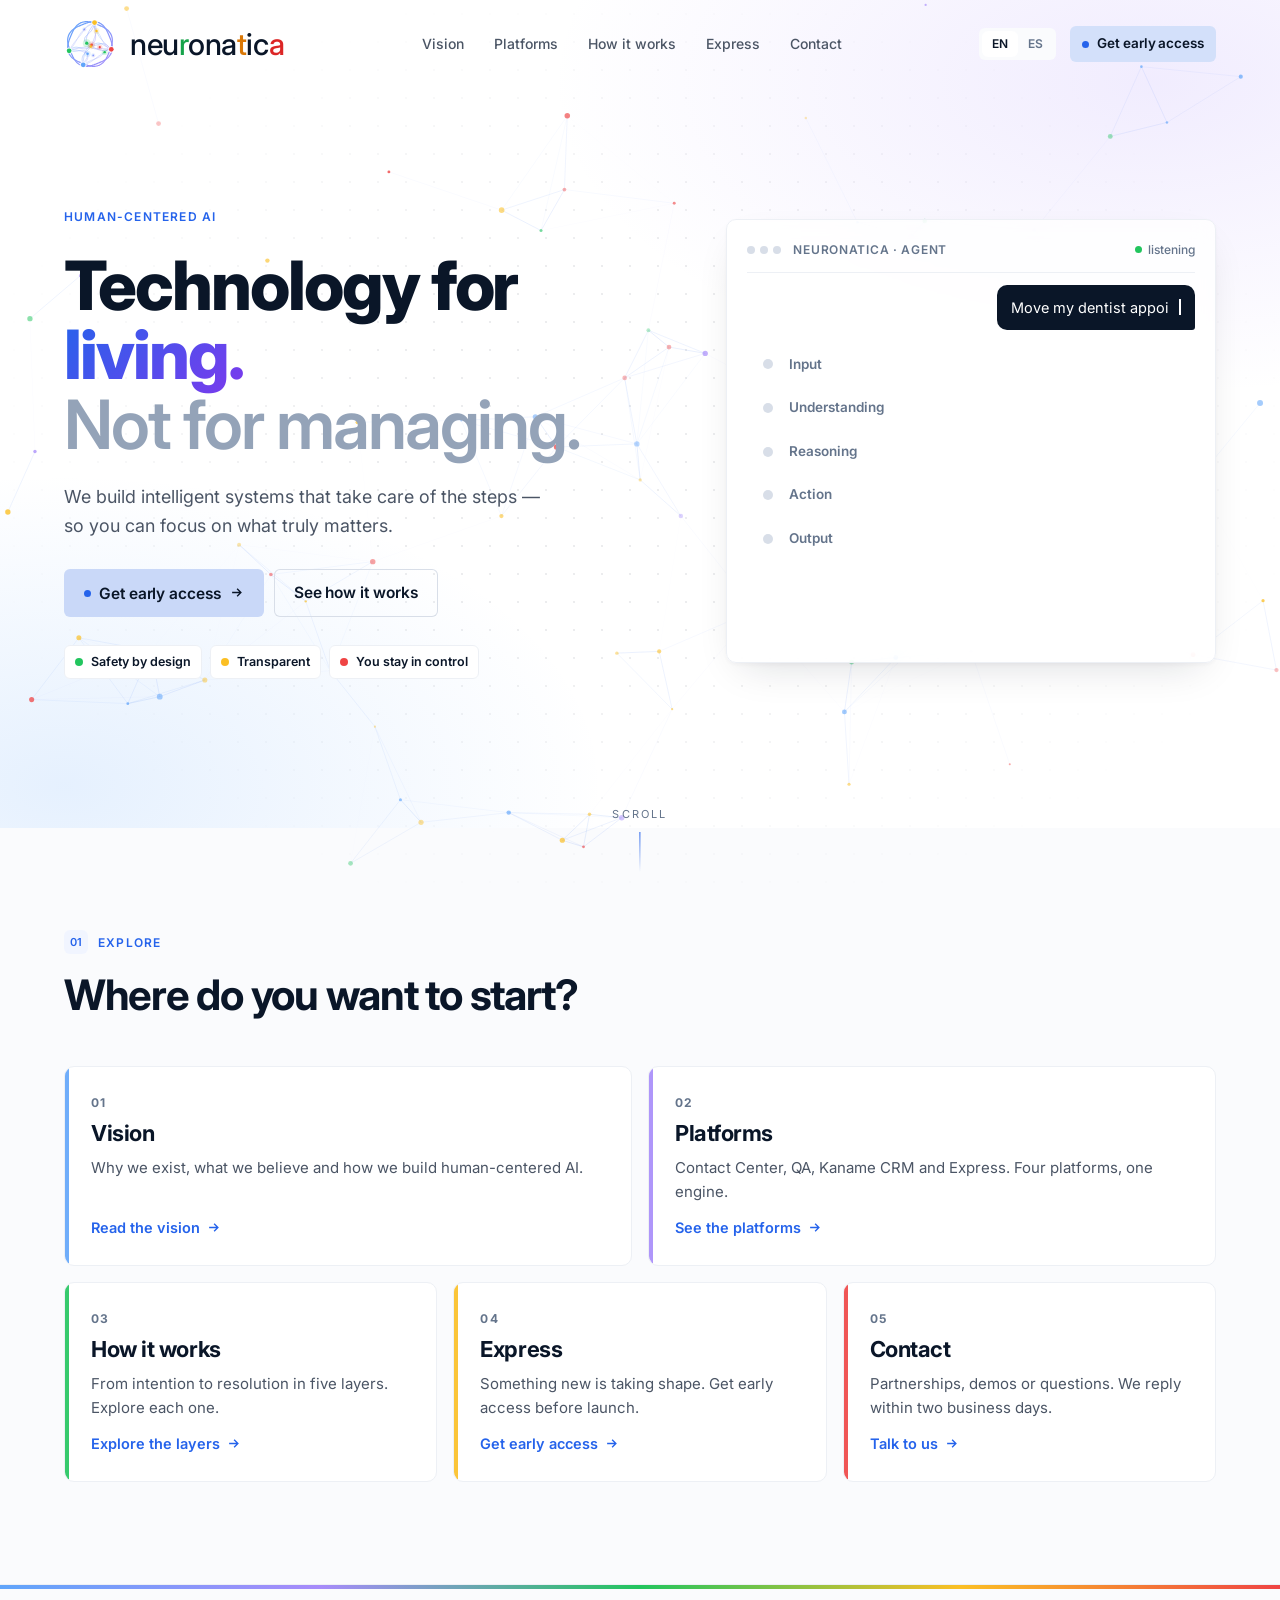
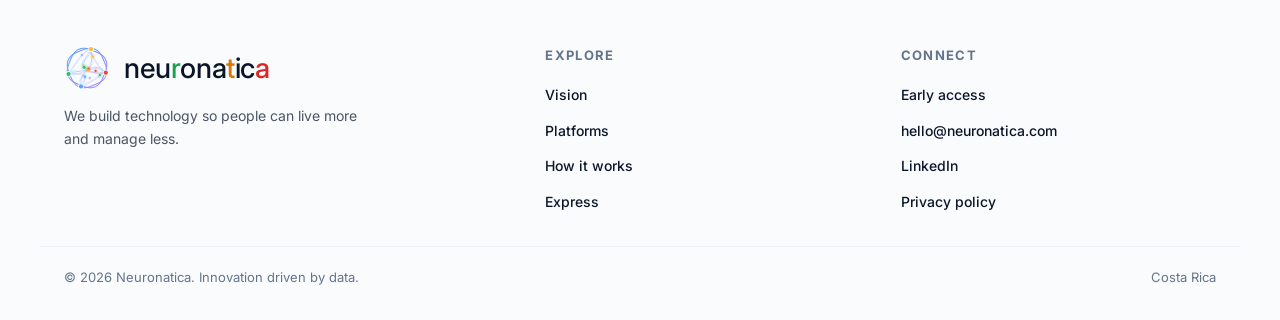
==== commit 3e8fd64a: "Add files via upload" ====
--- a/index.html
+++ b/index.html
@@ -1,1777 +1,140 @@
 <!DOCTYPE html>
 <html lang="en">
 <head>
-    <meta charset="UTF-8">
-    <meta name="viewport" content="width=device-width, initial-scale=1.0">
-    <title>Neuronatica - Technology for Living</title>
-    <meta name="description" content="We build technology so people can live more and manage less. Human-centered AI that works for you.">
-    <link rel="icon" type="image/svg+xml" href="data:image/svg+xml,%3Csvg viewBox='0 0 50 50' fill='none' xmlns='http://www.w3.org/2000/svg'%3E%3Cdefs%3E%3ClinearGradient id='g' x1='0%25' y1='0%25' x2='100%25' y2='100%25'%3E%3Cstop offset='0%25' style='stop-color:%2360a5fa'/%3E%3Cstop offset='100%25' style='stop-color:%23a78bfa'/%3E%3C/linearGradient%3E%3C/defs%3E%3Ccircle cx='25' cy='25' r='23' stroke='url(%23g)' stroke-width='1.5' fill='none'/%3E%3Ccircle cx='25' cy='25' r='5' fill='url(%23g)'/%3E%3Ccircle cx='25' cy='25' r='3' fill='white'/%3E%3Cg stroke='url(%23g)' stroke-width='1.8'%3E%3Cline x1='25' y1='5' x2='25' y2='20'/%3E%3Cline x1='25' y1='30' x2='25' y2='45'/%3E%3Cline x1='5' y1='25' x2='20' y2='25'/%3E%3Cline x1='30' y1='25' x2='45' y2='25'/%3E%3C/g%3E%3Ccircle cx='25' cy='5' r='2.5' fill='url(%23g)'/%3E%3Ccircle cx='25' cy='45' r='2.5' fill='url(%23g)'/%3E%3Ccircle cx='5' cy='25' r='2.5' fill='url(%23g)'/%3E%3Ccircle cx='45' cy='25' r='2.5' fill='url(%23g)'/%3E%3C/svg%3E">
-    <link rel="preconnect" href="https://fonts.googleapis.com">
-    <link rel="preconnect" href="https://fonts.gstatic.com" crossorigin>
-    <link href="https://fonts.googleapis.com/css2?family=Inter:wght@300;400;500;600;700&display=swap" rel="stylesheet">
-    <style>
-        :root {
-            --primary-blue: #60a5fa;
-            --primary-purple: #a78bfa;
-            --accent-green: #22c55e;
-            --accent-yellow: #fbbf24;
-            --accent-red: #ef4444;
-            --dark-navy: #0a1628;
-            --medium-navy: #1e3a5f;
-            --text-white: #ffffff;
-            --text-muted: rgba(255, 255, 255, 0.7);
-            --glass-bg: rgba(255, 255, 255, 0.03);
-            --glass-border: rgba(255, 255, 255, 0.1);
-        }
-
-        * {
-            margin: 0;
-            padding: 0;
-            box-sizing: border-box;
-        }
-
-        html {
-            scroll-behavior: smooth;
-        }
-
-        body {
-            font-family: 'Inter', -apple-system, BlinkMacSystemFont, sans-serif;
-            background: var(--dark-navy);
-            color: var(--text-white);
-            overflow-x: hidden;
-            line-height: 1.6;
-        }
-
-        /* Navigation */
-        nav {
-            position: fixed;
-            top: 0;
-            left: 0;
-            right: 0;
-            z-index: 1000;
-            padding: 20px 50px;
-            display: flex;
-            justify-content: space-between;
-            align-items: center;
-            background: rgba(10, 22, 40, 0.8);
-            backdrop-filter: blur(20px);
-            border-bottom: 1px solid var(--glass-border);
-            transition: all 0.3s ease;
-        }
-
-        nav.scrolled {
-            padding: 15px 50px;
-            background: rgba(10, 22, 40, 0.95);
-        }
-
-        .nav-logo {
-            display: flex;
-            align-items: center;
-            gap: 12px;
-            font-size: 24px;
-            font-weight: 400;
-            text-decoration: none;
-            color: var(--text-white);
-        }
-
-        .nav-logo svg {
-            width: 36px;
-            height: 36px;
-        }
-
-        .nav-logo .letter-r { color: var(--accent-green); }
-        .nav-logo .letter-t { color: var(--accent-yellow); }
-        .nav-logo .letter-a2 { color: var(--accent-red); }
-
-        .nav-links {
-            display: flex;
-            align-items: center;
-            gap: 40px;
-        }
-
-        .nav-links a {
-            color: var(--text-muted);
-            text-decoration: none;
-            font-size: 14px;
-            font-weight: 400;
-            letter-spacing: 0.5px;
-            transition: color 0.3s ease;
-        }
-
-        .nav-links a:hover {
-            color: var(--text-white);
-        }
-
-        .lang-toggle {
-            display: flex;
-            align-items: center;
-            gap: 8px;
-            padding: 8px 16px;
-            background: var(--glass-bg);
-            border: 1px solid var(--glass-border);
-            border-radius: 20px;
-            cursor: pointer;
-            transition: all 0.3s ease;
-        }
-
-        .lang-toggle:hover {
-            background: rgba(255, 255, 255, 0.08);
-            border-color: rgba(255, 255, 255, 0.2);
-        }
-
-        .lang-toggle span {
-            font-size: 13px;
-            color: var(--text-muted);
-            transition: color 0.3s ease;
-        }
-
-        .lang-toggle span.active {
-            color: var(--primary-blue);
-            font-weight: 500;
-        }
-
-        .lang-toggle .divider {
-            color: var(--glass-border);
-        }
-
-        /* Sections base */
-        section {
-            min-height: 100vh;
-            padding: 120px 50px;
-            position: relative;
-            display: flex;
-            flex-direction: column;
-            justify-content: center;
-        }
-
-        .section-container {
-            max-width: 1400px;
-            margin: 0 auto;
-            width: 100%;
-        }
-
-        /* Hero Section */
-        #hero {
-            min-height: 100vh;
-            display: flex;
-            align-items: center;
-            justify-content: center;
-            position: relative;
-            overflow: hidden;
-        }
-
-        #hero-canvas {
-            position: absolute;
-            top: 0;
-            left: 0;
-            width: 100%;
-            height: 100%;
-            z-index: 1;
-        }
-
-        .hero-content {
-            position: relative;
-            z-index: 10;
-            text-align: center;
-            max-width: 1000px;
-            padding: 0 20px;
-        }
-
-        .hero-tagline {
-            font-size: 14px;
-            letter-spacing: 4px;
-            text-transform: uppercase;
-            color: var(--primary-blue);
-            margin-bottom: 30px;
-            opacity: 0;
-            animation: fadeInUp 1s ease forwards 0.3s;
-        }
-
-        .hero-title {
-            font-size: clamp(36px, 6vw, 72px);
-            font-weight: 300;
-            line-height: 1.2;
-            margin-bottom: 30px;
-            opacity: 0;
-            animation: fadeInUp 1s ease forwards 0.5s;
-        }
-
-        .hero-title strong {
-            font-weight: 600;
-            background: linear-gradient(135deg, var(--primary-blue), var(--primary-purple));
-            -webkit-background-clip: text;
-            -webkit-text-fill-color: transparent;
-            background-clip: text;
-        }
-
-        .hero-subtitle {
-            font-size: clamp(18px, 2.5vw, 24px);
-            font-weight: 300;
-            color: var(--text-muted);
-            max-width: 700px;
-            margin: 0 auto 50px;
-            opacity: 0;
-            animation: fadeInUp 1s ease forwards 0.7s;
-        }
-
-        .hero-cta {
-            display: inline-flex;
-            align-items: center;
-            gap: 12px;
-            padding: 16px 32px;
-            background: linear-gradient(135deg, var(--primary-blue), var(--primary-purple));
-            border: none;
-            border-radius: 30px;
-            color: white;
-            font-size: 16px;
-            font-weight: 500;
-            text-decoration: none;
-            cursor: pointer;
-            transition: all 0.3s ease;
-            opacity: 0;
-            animation: fadeInUp 1s ease forwards 0.9s;
-        }
-
-        .hero-cta:hover {
-            transform: translateY(-3px);
-            box-shadow: 0 20px 40px rgba(96, 165, 250, 0.3);
-        }
-
-        .hero-cta svg {
-            width: 20px;
-            height: 20px;
-            transition: transform 0.3s ease;
-        }
-
-        .hero-cta:hover svg {
-            transform: translateX(5px);
-        }
-
-        .scroll-indicator {
-            position: absolute;
-            bottom: 40px;
-            left: 50%;
-            transform: translateX(-50%);
-            display: flex;
-            flex-direction: column;
-            align-items: center;
-            gap: 10px;
-            opacity: 0;
-            animation: fadeIn 1s ease forwards 1.5s;
-        }
-
-        .scroll-indicator span {
-            font-size: 12px;
-            letter-spacing: 2px;
-            color: var(--text-muted);
-        }
-
-        .scroll-line {
-            width: 1px;
-            height: 60px;
-            background: linear-gradient(to bottom, var(--primary-blue), transparent);
-            animation: scrollPulse 2s ease infinite;
-        }
-
-        @keyframes scrollPulse {
-            0%, 100% { opacity: 0.3; transform: scaleY(0.5); }
-            50% { opacity: 1; transform: scaleY(1); }
-        }
-
-        /* Vision Section */
-        #vision {
-            background: linear-gradient(180deg, var(--dark-navy) 0%, var(--medium-navy) 50%, var(--dark-navy) 100%);
-        }
-
-        .vision-content {
-            max-width: 900px;
-            margin: 0 auto;
-        }
-
-        .section-label {
-            font-size: 12px;
-            letter-spacing: 4px;
-            text-transform: uppercase;
-            color: var(--primary-blue);
-            margin-bottom: 20px;
-        }
-
-        .vision-statement {
-            font-size: clamp(28px, 4vw, 48px);
-            font-weight: 300;
-            line-height: 1.4;
-            margin-bottom: 40px;
-        }
-
-        .vision-statement .highlight {
-            color: var(--primary-blue);
-        }
-
-        .vision-text {
-            font-size: 18px;
-            color: var(--text-muted);
-            line-height: 1.8;
-            margin-bottom: 20px;
-        }
-
-        .vision-beliefs {
-            display: grid;
-            grid-template-columns: repeat(auto-fit, minmax(280px, 1fr));
-            gap: 30px;
-            margin-top: 60px;
-        }
-
-        .belief-card {
-            padding: 30px;
-            background: var(--glass-bg);
-            border: 1px solid var(--glass-border);
-            border-radius: 20px;
-            transition: all 0.4s ease;
-        }
-
-        .belief-card:hover {
-            transform: translateY(-5px);
-            border-color: var(--primary-blue);
-            background: rgba(96, 165, 250, 0.05);
-        }
-
-        .belief-card h3 {
-            font-size: 20px;
-            font-weight: 500;
-            margin-bottom: 15px;
-            display: flex;
-            align-items: center;
-            gap: 10px;
-        }
-
-        .belief-card h3 .icon {
-            width: 8px;
-            height: 8px;
-            border-radius: 50%;
-        }
-
-        .belief-card:nth-child(1) h3 .icon { background: var(--accent-green); }
-        .belief-card:nth-child(2) h3 .icon { background: var(--accent-yellow); }
-        .belief-card:nth-child(3) h3 .icon { background: var(--accent-red); }
-
-        .belief-card p {
-            color: var(--text-muted);
-            font-size: 15px;
-            line-height: 1.7;
-        }
-
-        /* AI Architecture Section */
-        #ai-architecture {
-            background: var(--dark-navy);
-        }
-
-        .ai-section-header {
-            text-align: center;
-            margin-bottom: 80px;
-        }
-
-        .ai-section-header h2 {
-            font-size: clamp(32px, 4vw, 48px);
-            font-weight: 300;
-            margin-bottom: 20px;
-        }
-
-        .ai-section-header p {
-            font-size: 18px;
-            color: var(--text-muted);
-            max-width: 600px;
-            margin: 0 auto;
-        }
-
-        .architecture-container {
-            display: flex;
-            align-items: center;
-            gap: 60px;
-            flex-wrap: wrap;
-            justify-content: center;
-        }
-
-        .architecture-diagram {
-            flex: 1;
-            min-width: 300px;
-            max-width: 500px;
-            position: relative;
-        }
-
-        .architecture-layer {
-            padding: 25px 30px;
-            margin-bottom: 20px;
-            background: var(--glass-bg);
-            border: 1px solid var(--glass-border);
-            border-radius: 16px;
-            cursor: pointer;
-            transition: all 0.4s ease;
-            position: relative;
-            overflow: hidden;
-        }
-
-        .architecture-layer::before {
-            content: '';
-            position: absolute;
-            left: 0;
-            top: 0;
-            bottom: 0;
-            width: 4px;
-            background: var(--glass-border);
-            transition: background 0.3s ease;
-        }
-
-        .architecture-layer:nth-child(1)::before { background: var(--primary-blue); }
-        .architecture-layer:nth-child(2)::before { background: var(--primary-purple); }
-        .architecture-layer:nth-child(3)::before { background: var(--accent-green); }
-        .architecture-layer:nth-child(4)::before { background: var(--accent-yellow); }
-        .architecture-layer:nth-child(5)::before { background: var(--accent-red); }
-
-        .architecture-layer:hover, .architecture-layer.active {
-            background: rgba(96, 165, 250, 0.08);
-            border-color: var(--primary-blue);
-            transform: translateX(10px);
-        }
-
-        .layer-header {
-            display: flex;
-            align-items: center;
-            justify-content: space-between;
-        }
-
-        .layer-title {
-            font-size: 16px;
-            font-weight: 500;
-        }
-
-        .layer-icon {
-            width: 24px;
-            height: 24px;
-            opacity: 0.5;
-            transition: all 0.3s ease;
-        }
-
-        .architecture-layer:hover .layer-icon,
-        .architecture-layer.active .layer-icon {
-            opacity: 1;
-            transform: rotate(90deg);
-        }
-
-        .layer-connector {
-            position: absolute;
-            left: 50%;
-            bottom: -20px;
-            transform: translateX(-50%);
-            width: 2px;
-            height: 20px;
-            background: linear-gradient(to bottom, var(--glass-border), transparent);
-        }
-
-        .architecture-layer:last-child .layer-connector {
-            display: none;
-        }
-
-        .architecture-details {
-            flex: 1;
-            min-width: 300px;
-            max-width: 500px;
-        }
-
-        .detail-card {
-            padding: 40px;
-            background: var(--glass-bg);
-            border: 1px solid var(--glass-border);
-            border-radius: 20px;
-            display: none;
-        }
-
-        .detail-card.active {
-            display: block;
-            animation: fadeIn 0.5s ease;
-        }
-
-        .detail-card h3 {
-            font-size: 24px;
-            font-weight: 500;
-            margin-bottom: 20px;
-            display: flex;
-            align-items: center;
-            gap: 12px;
-        }
-
-        .detail-card h3 .dot {
-            width: 12px;
-            height: 12px;
-            border-radius: 50%;
-        }
-
-        .detail-card p {
-            color: var(--text-muted);
-            font-size: 16px;
-            line-height: 1.8;
-            margin-bottom: 20px;
-        }
-
-        .detail-card ul {
-            list-style: none;
-        }
-
-        .detail-card ul li {
-            padding: 10px 0;
-            padding-left: 20px;
-            position: relative;
-            color: var(--text-muted);
-            font-size: 15px;
-        }
-
-        .detail-card ul li::before {
-            content: '';
-            position: absolute;
-            left: 0;
-            top: 50%;
-            transform: translateY(-50%);
-            width: 6px;
-            height: 6px;
-            border-radius: 50%;
-            background: var(--primary-blue);
-        }
-
-        /* Human-Centered AI Section */
-        #human-ai {
-            background: linear-gradient(180deg, var(--dark-navy) 0%, var(--medium-navy) 100%);
-            overflow: hidden;
-        }
-
-        .human-ai-container {
-            display: grid;
-            grid-template-columns: 1fr 1fr;
-            gap: 80px;
-            align-items: center;
-        }
-
-        .neural-visualization {
-            position: relative;
-            height: 500px;
-        }
-
-        #neural-canvas {
-            width: 100%;
-            height: 100%;
-        }
-
-        .human-ai-content h2 {
-            font-size: clamp(32px, 4vw, 48px);
-            font-weight: 300;
-            margin-bottom: 30px;
-            line-height: 1.3;
-        }
-
-        .human-ai-content h2 .gradient-text {
-            background: linear-gradient(135deg, var(--accent-green), var(--primary-blue));
-            -webkit-background-clip: text;
-            -webkit-text-fill-color: transparent;
-            background-clip: text;
-        }
-
-        .human-ai-content > p {
-            font-size: 18px;
-            color: var(--text-muted);
-            line-height: 1.8;
-            margin-bottom: 40px;
-        }
-
-        .principles {
-            display: flex;
-            flex-direction: column;
-            gap: 20px;
-        }
-
-        .principle {
-            display: flex;
-            align-items: flex-start;
-            gap: 20px;
-            padding: 20px;
-            background: var(--glass-bg);
-            border: 1px solid var(--glass-border);
-            border-radius: 16px;
-            transition: all 0.3s ease;
-        }
-
-        .principle:hover {
-            border-color: var(--primary-blue);
-            background: rgba(96, 165, 250, 0.05);
-        }
-
-        .principle-icon {
-            width: 48px;
-            height: 48px;
-            border-radius: 12px;
-            display: flex;
-            align-items: center;
-            justify-content: center;
-            flex-shrink: 0;
-        }
-
-        .principle:nth-child(1) .principle-icon { background: rgba(34, 197, 94, 0.2); }
-        .principle:nth-child(2) .principle-icon { background: rgba(96, 165, 250, 0.2); }
-        .principle:nth-child(3) .principle-icon { background: rgba(251, 191, 36, 0.2); }
-
-        .principle-icon svg {
-            width: 24px;
-            height: 24px;
-        }
-
-        .principle:nth-child(1) .principle-icon svg { color: var(--accent-green); }
-        .principle:nth-child(2) .principle-icon svg { color: var(--primary-blue); }
-        .principle:nth-child(3) .principle-icon svg { color: var(--accent-yellow); }
-
-        .principle-content h4 {
-            font-size: 18px;
-            font-weight: 500;
-            margin-bottom: 8px;
-        }
-
-        .principle-content p {
-            font-size: 14px;
-            color: var(--text-muted);
-            line-height: 1.6;
-        }
-
-        /* What's Coming Section */
-        #coming {
-            background: var(--dark-navy);
-            text-align: center;
-            position: relative;
-            overflow: hidden;
-        }
-
-        .coming-bg {
-            position: absolute;
-            top: 50%;
-            left: 50%;
-            transform: translate(-50%, -50%);
-            width: 600px;
-            height: 600px;
-            background: radial-gradient(circle, rgba(96, 165, 250, 0.1) 0%, transparent 70%);
-            animation: pulse 4s ease infinite;
-        }
-
-        @keyframes pulse {
-            0%, 100% { transform: translate(-50%, -50%) scale(1); opacity: 0.5; }
-            50% { transform: translate(-50%, -50%) scale(1.2); opacity: 0.8; }
-        }
-
-        .coming-content {
-            position: relative;
-            z-index: 10;
-            max-width: 800px;
-            margin: 0 auto;
-        }
-
-        .coming-content h2 {
-            font-size: clamp(36px, 5vw, 56px);
-            font-weight: 300;
-            margin-bottom: 30px;
-        }
-
-        .coming-content h2 .mystery {
-            display: block;
-            font-size: clamp(48px, 7vw, 80px);
-            font-weight: 600;
-            background: linear-gradient(135deg, var(--primary-blue), var(--primary-purple), var(--accent-green));
-            -webkit-background-clip: text;
-            -webkit-text-fill-color: transparent;
-            background-clip: text;
-            background-size: 200% auto;
-            animation: gradientMove 3s ease infinite;
-        }
-
-        @keyframes gradientMove {
-            0% { background-position: 0% 50%; }
-            50% { background-position: 100% 50%; }
-            100% { background-position: 0% 50%; }
-        }
-
-        .coming-content > p {
-            font-size: 20px;
-            color: var(--text-muted);
-            line-height: 1.8;
-            margin-bottom: 50px;
-        }
-
-        .teaser-features {
-            display: flex;
-            justify-content: center;
-            gap: 40px;
-            flex-wrap: wrap;
-            margin-bottom: 50px;
-        }
-
-        .teaser-feature {
-            display: flex;
-            align-items: center;
-            gap: 12px;
-            color: var(--text-muted);
-            font-size: 16px;
-        }
-
-        .teaser-feature .dot {
-            width: 8px;
-            height: 8px;
-            border-radius: 50%;
-            background: var(--primary-blue);
-            animation: dotPulse 2s ease infinite;
-        }
-
-        .teaser-feature:nth-child(2) .dot { 
-            background: var(--accent-green);
-            animation-delay: 0.3s;
-        }
-        .teaser-feature:nth-child(3) .dot { 
-            background: var(--accent-yellow);
-            animation-delay: 0.6s;
-        }
-
-        @keyframes dotPulse {
-            0%, 100% { opacity: 0.5; transform: scale(1); }
-            50% { opacity: 1; transform: scale(1.3); }
-        }
-
-        .notify-form {
-            display: flex;
-            gap: 15px;
-            justify-content: center;
-            flex-wrap: wrap;
-        }
-
-        .notify-form input {
-            padding: 16px 24px;
-            width: 300px;
-            background: var(--glass-bg);
-            border: 1px solid var(--glass-border);
-            border-radius: 30px;
-            color: var(--text-white);
-            font-size: 16px;
-            font-family: inherit;
-            transition: all 0.3s ease;
-        }
-
-        .notify-form input::placeholder {
-            color: var(--text-muted);
-        }
-
-        .notify-form input:focus {
-            outline: none;
-            border-color: var(--primary-blue);
-            background: rgba(96, 165, 250, 0.05);
-        }
-
-        .notify-form button {
-            padding: 16px 32px;
-            background: linear-gradient(135deg, var(--primary-blue), var(--primary-purple));
-            border: none;
-            border-radius: 30px;
-            color: white;
-            font-size: 16px;
-            font-weight: 500;
-            cursor: pointer;
-            transition: all 0.3s ease;
-        }
-
-        .notify-form button:hover {
-            transform: translateY(-2px);
-            box-shadow: 0 15px 30px rgba(96, 165, 250, 0.3);
-        }
-
-        /* Contact Section */
-        #contact {
-            background: linear-gradient(180deg, var(--dark-navy) 0%, #050d18 100%);
-            min-height: auto;
-            padding: 100px 50px;
-        }
-
-        .contact-container {
-            display: grid;
-            grid-template-columns: 1fr 1fr;
-            gap: 80px;
-            align-items: center;
-            max-width: 1200px;
-            margin: 0 auto;
-        }
-
-        .contact-info h2 {
-            font-size: clamp(32px, 4vw, 48px);
-            font-weight: 300;
-            margin-bottom: 20px;
-        }
-
-        .contact-info > p {
-            font-size: 18px;
-            color: var(--text-muted);
-            margin-bottom: 40px;
-        }
-
-        .contact-links {
-            display: flex;
-            flex-direction: column;
-            gap: 20px;
-        }
-
-        .contact-link {
-            display: flex;
-            align-items: center;
-            gap: 15px;
-            color: var(--text-muted);
-            text-decoration: none;
-            font-size: 16px;
-            transition: color 0.3s ease;
-        }
-
-        .contact-link:hover {
-            color: var(--primary-blue);
-        }
-
-        .contact-link svg {
-            width: 24px;
-            height: 24px;
-            opacity: 0.7;
-        }
-
-        .contact-form-wrapper {
-            padding: 40px;
-            background: var(--glass-bg);
-            border: 1px solid var(--glass-border);
-            border-radius: 24px;
-        }
-
-        .contact-form {
-            display: flex;
-            flex-direction: column;
-            gap: 20px;
-        }
-
-        .form-group {
-            display: flex;
-            flex-direction: column;
-            gap: 8px;
-        }
-
-        .form-group label {
-            font-size: 14px;
-            color: var(--text-muted);
-        }
-
-        .form-group input,
-        .form-group textarea {
-            padding: 16px;
-            background: rgba(255, 255, 255, 0.03);
-            border: 1px solid var(--glass-border);
-            border-radius: 12px;
-            color: var(--text-white);
-            font-size: 16px;
-            font-family: inherit;
-            transition: all 0.3s ease;
-        }
-
-        .form-group input:focus,
-        .form-group textarea:focus {
-            outline: none;
-            border-color: var(--primary-blue);
-        }
-
-        .form-group textarea {
-            min-height: 120px;
-            resize: vertical;
-        }
-
-        .contact-form button {
-            padding: 16px 32px;
-            background: linear-gradient(135deg, var(--primary-blue), var(--primary-purple));
-            border: none;
-            border-radius: 12px;
-            color: white;
-            font-size: 16px;
-            font-weight: 500;
-            cursor: pointer;
-            transition: all 0.3s ease;
-        }
-
-        .contact-form button:hover {
-            transform: translateY(-2px);
-            box-shadow: 0 15px 30px rgba(96, 165, 250, 0.3);
-        }
-
-        /* Footer */
-        footer {
-            background: #050d18;
-            padding: 40px 50px;
-            border-top: 1px solid var(--glass-border);
-        }
-
-        .footer-content {
-            max-width: 1400px;
-            margin: 0 auto;
-            display: flex;
-            justify-content: space-between;
-            align-items: center;
-            flex-wrap: wrap;
-            gap: 20px;
-        }
-
-        .footer-logo {
-            display: flex;
-            align-items: center;
-            gap: 10px;
-            font-size: 20px;
-        }
-
-        .footer-logo svg {
-            width: 28px;
-            height: 28px;
-        }
-
-        .footer-logo .letter-r { color: var(--accent-green); }
-        .footer-logo .letter-t { color: var(--accent-yellow); }
-        .footer-logo .letter-a2 { color: var(--accent-red); }
-
-        .footer-copy {
-            color: var(--text-muted);
-            font-size: 14px;
-        }
-
-        .footer-copy a {
-            color: var(--primary-blue);
-            text-decoration: none;
-        }
-
-        /* Animations */
-        @keyframes fadeIn {
-            from { opacity: 0; }
-            to { opacity: 1; }
-        }
-
-        @keyframes fadeInUp {
-            from { opacity: 0; transform: translateY(30px); }
-            to { opacity: 1; transform: translateY(0); }
-        }
-
-        /* Scroll animations */
-        .reveal {
-            opacity: 0;
-            transform: translateY(50px);
-            transition: all 0.8s ease;
-        }
-
-        .reveal.active {
-            opacity: 1;
-            transform: translateY(0);
-        }
-
-        /* Responsive */
-        @media (max-width: 1024px) {
-            section {
-                padding: 100px 30px;
-            }
-
-            nav {
-                padding: 15px 30px;
-            }
-
-            .nav-links {
-                display: none;
-            }
-
-            .human-ai-container {
-                grid-template-columns: 1fr;
-                gap: 40px;
-            }
-
-            .neural-visualization {
-                height: 350px;
-                order: -1;
-            }
-
-            .contact-container {
-                grid-template-columns: 1fr;
-                gap: 40px;
-            }
-
-            .architecture-container {
-                flex-direction: column;
-            }
-        }
-
-        @media (max-width: 768px) {
-            section {
-                padding: 80px 20px;
-            }
-
-            nav {
-                padding: 15px 20px;
-            }
-
-            .nav-logo {
-                font-size: 20px;
-            }
-
-            .nav-logo svg {
-                width: 28px;
-                height: 28px;
-            }
-
-            .hero-title {
-                font-size: 32px;
-            }
-
-            .hero-subtitle {
-                font-size: 16px;
-            }
-
-            .vision-beliefs {
-                grid-template-columns: 1fr;
-            }
-
-            .teaser-features {
-                flex-direction: column;
-                align-items: center;
-            }
-
-            .notify-form {
-                flex-direction: column;
-                align-items: center;
-            }
-
-            .notify-form input {
-                width: 100%;
-                max-width: 300px;
-            }
-
-            footer {
-                padding: 30px 20px;
-            }
-
-            .footer-content {
-                flex-direction: column;
-                text-align: center;
-            }
-        }
-
-        /* Mobile menu */
-        .mobile-menu-btn {
-            display: none;
-            flex-direction: column;
-            gap: 5px;
-            cursor: pointer;
-            padding: 5px;
-        }
-
-        .mobile-menu-btn span {
-            width: 25px;
-            height: 2px;
-            background: var(--text-white);
-            transition: all 0.3s ease;
-        }
-
-        @media (max-width: 1024px) {
-            .mobile-menu-btn {
-                display: flex;
-            }
-        }
-    </style>
+<meta charset="UTF-8">
+<meta name="viewport" content="width=device-width, initial-scale=1.0">
+<title>Technology for Living — Neuronatica</title>
+<meta name="description" content="We build technology so people can live more and manage less. Human-centered AI that works for you.">
+<link rel="preconnect" href="https://fonts.googleapis.com">
+<link href="https://fonts.googleapis.com/css2?family=Inter:wght@400;500;600;700;800&display=swap" rel="stylesheet">
+<link rel="icon" type="image/svg+xml" href="favicon.svg">
+<link rel="icon" type="image/png" sizes="32x32" href="favicon-32x32.png">
+<link rel="icon" type="image/png" sizes="16x16" href="favicon-16x16.png">
+<link rel="shortcut icon" href="favicon.ico">
+<link rel="apple-touch-icon" sizes="180x180" href="apple-touch-icon.png">
+<link rel="manifest" href="site.webmanifest">
+<link rel="canonical" href="https://jmarinpuravida-neuronatica.github.io/neuronatica-website/">
+<meta property="og:type" content="website">
+<meta property="og:site_name" content="Neuronatica">
+<meta property="og:title" content="Neuronatica — Technology for Living">
+<meta property="og:description" content="We build technology so people can live more and manage less. Human-centered AI that works for you.">
+<meta property="og:url" content="https://jmarinpuravida-neuronatica.github.io/neuronatica-website/">
+<meta property="og:image" content="https://jmarinpuravida-neuronatica.github.io/neuronatica-website/assets/og-image.png">
+<meta property="og:image:width" content="1200">
+<meta property="og:image:height" content="630">
+<meta name="twitter:card" content="summary_large_image">
+<meta name="twitter:title" content="Neuronatica — Technology for Living">
+<meta name="twitter:description" content="We build technology so people can live more and manage less. Human-centered AI that works for you.">
+<meta name="twitter:image" content="https://jmarinpuravida-neuronatica.github.io/neuronatica-website/assets/og-image.png">
+<meta name="theme-color" content="#ffffff">
+<script>if('scrollRestoration' in history)history.scrollRestoration='manual';if(!location.hash)scrollTo(0,0);</script>
+<script>(function(){try{var l=localStorage.getItem('nn-lang');if(l){document.documentElement.lang=l;if(l!=='en')document.documentElement.classList.add('lang-pending');}}catch(e){}})();</script>
+<style>html.lang-pending body{visibility:hidden}</style>
+<link rel="stylesheet" href="assets/styles.css">
 </head>
 <body>
-    <!-- Navigation -->
-    <nav id="navbar">
-        <a href="#hero" class="nav-logo">
-            <svg viewBox="0 0 50 50" fill="none" xmlns="http://www.w3.org/2000/svg">
-                <defs>
-                    <linearGradient id="navGradient" x1="0%" y1="0%" x2="100%" y2="100%">
-                        <stop offset="0%" style="stop-color:#60a5fa" />
-                        <stop offset="100%" style="stop-color:#a78bfa" />
-                    </linearGradient>
-                </defs>
-                <circle cx="25" cy="25" r="23" stroke="url(#navGradient)" stroke-width="1.5" fill="none" opacity="0.8"/>
-                <circle cx="25" cy="25" r="5" fill="url(#navGradient)"/>
-                <circle cx="25" cy="25" r="3" fill="white" opacity="0.9"/>
-                <g stroke="url(#navGradient)" stroke-width="1.8" stroke-linecap="round">
-                    <line x1="25" y1="5" x2="25" y2="20"/>
-                    <line x1="25" y1="30" x2="25" y2="45"/>
-                    <line x1="5" y1="25" x2="20" y2="25"/>
-                    <line x1="30" y1="25" x2="45" y2="25"/>
-                </g>
-                <circle cx="25" cy="5" r="2.5" fill="url(#navGradient)"/>
-                <circle cx="25" cy="45" r="2.5" fill="url(#navGradient)"/>
-                <circle cx="5" cy="25" r="2.5" fill="url(#navGradient)"/>
-                <circle cx="45" cy="25" r="2.5" fill="url(#navGradient)"/>
-            </svg>
-            <span>neu<span class="letter-r">r</span>ona<span class="letter-t">t</span>ic<span class="letter-a2">a</span></span>
-        </a>
-        <div class="nav-links">
-            <a href="#vision" data-en="Vision" data-es="Visión">Vision</a>
-            <a href="#ai-architecture" data-en="How AI Works" data-es="Cómo funciona la IA">How AI Works</a>
-            <a href="#human-ai" data-en="Human-Centered AI" data-es="IA Centrada en el Humano">Human-Centered AI</a>
-            <a href="#coming" data-en="What's Coming" data-es="Lo que viene">What's Coming</a>
-            <a href="#contact" data-en="Contact" data-es="Contacto">Contact</a>
-        </div>
-        <div class="lang-toggle" onclick="toggleLanguage()">
-            <span id="lang-en" class="active">EN</span>
-            <span class="divider">|</span>
-            <span id="lang-es">ES</span>
-        </div>
-        <div class="mobile-menu-btn">
-            <span></span>
-            <span></span>
-            <span></span>
-        </div>
-    </nav>
+<nav id="nav">
+  <div class="nav-in">
+    <a href="index.html" class="logo" aria-label="Neuronatica home">
+      <svg viewBox="0 0 64 64" fill="none" aria-hidden="true"><defs><linearGradient id="nn-g" x1="0" y1="0" x2="1" y2="1"><stop offset="0" stop-color="#60a5fa"/><stop offset="1" stop-color="#a78bfa"/></linearGradient></defs><path d="M59.00 32.00L59.14 32.71L59.25 33.43L59.35 34.15L59.42 34.88L59.46 35.62L59.48 36.35L59.47 37.09L59.43 37.83L59.36 38.57L59.25 39.30L59.11 40.03L58.94 40.75L58.74 41.47L58.51 42.17L58.24 42.87L57.94 43.55L57.61 44.21L57.24 44.86L56.85 45.49L56.43 46.11L55.99 46.70L55.52 47.27L55.02 47.82L54.51 48.35L53.98 48.86L53.43 49.35L52.86 49.82L52.28 50.26L51.69 50.69L51.09 51.09L50.48 51.48L49.87 51.85L49.25 52.20L48.63 52.54L48.01 52.87L47.39 53.18L46.76 53.48L46.14 53.77L45.52 54.06L44.89 54.33L44.27 54.60L43.65 54.87L43.03 55.13L42.42 55.39L41.80 55.65L41.18 55.91L40.56 56.16L39.93 56.41L39.31 56.66L38.67 56.91L38.04 57.15L37.40 57.39L36.75 57.63L36.10 57.85L35.43 58.07L34.76 58.29L34.08 58.49L33.40 58.67L32.70 58.84L32.00 59.00L31.29 59.14L30.57 59.25L29.85 59.35L29.12 59.42L28.38 59.46L27.65 59.48L26.91 59.47L26.17 59.43L25.43 59.36L24.70 59.25L23.97 59.11L23.25 58.94L22.53 58.74L21.83 58.51L21.13 58.24L20.45 57.94L19.79 57.61L19.14 57.24L18.51 56.85L17.89 56.43L17.30 55.99L16.73 55.52L16.18 55.02L15.65 54.51L15.14 53.98L14.65 53.43L14.18 52.86L13.74 52.28L13.31 51.69L12.91 51.09L12.52 50.48L12.15 49.87L11.80 49.25L11.46 48.63L11.13 48.01L10.82 47.39L10.52 46.76L10.23 46.14L9.94 45.52L9.67 44.89L9.40 44.27L9.13 43.65L8.87 43.03L8.61 42.42L8.35 41.80L8.09 41.18L7.84 40.56L7.59 39.93L7.34 39.31L7.09 38.67L6.85 38.04L6.61 37.40L6.37 36.75L6.15 36.10L5.93 35.43L5.71 34.76L5.51 34.08L5.33 33.40L5.16 32.70L5.00 32.00L4.86 31.29L4.75 30.57L4.65 29.85L4.58 29.12L4.54 28.38L4.52 27.65L4.53 26.91L4.57 26.17L4.64 25.43L4.75 24.70L4.89 23.97L5.06 23.25L5.26 22.53L5.49 21.83L5.76 21.13L6.06 20.45L6.39 19.79L6.76 19.14L7.15 18.51L7.57 17.89L8.01 17.30L8.48 16.73L8.98 16.18L9.49 15.65L10.02 15.14L10.57 14.65L11.14 14.18L11.72 13.74L12.31 13.31L12.91 12.91L13.52 12.52L14.13 12.15L14.75 11.80L15.37 11.46L15.99 11.13L16.61 10.82L17.24 10.52L17.86 10.23L18.48 9.94L19.11 9.67L19.73 9.40L20.35 9.13L20.97 8.87L21.58 8.61L22.20 8.35L22.82 8.09L23.44 7.84L24.07 7.59L24.69 7.34L25.33 7.09L25.96 6.85L26.60 6.61L27.25 6.37L27.90 6.15L28.57 5.93L29.24 5.71L29.92 5.51L30.60 5.33L31.30 5.16L32.00 5.00L32.71 4.86L33.43 4.75L34.15 4.65L34.88 4.58L35.62 4.54L36.35 4.52L37.09 4.53L37.83 4.57L38.57 4.64L39.30 4.75L40.03 4.89L40.75 5.06L41.47 5.26L42.17 5.49L42.87 5.76L43.55 6.06L44.21 6.39L44.86 6.76L45.49 7.15L46.11 7.57L46.70 8.01L47.27 8.48L47.82 8.98L48.35 9.49L48.86 10.02L49.35 10.57L49.82 11.14L50.26 11.72L50.69 12.31L51.09 12.91L51.48 13.52L51.85 14.13L52.20 14.75L52.54 15.37L52.87 15.99L53.18 16.61L53.48 17.24L53.77 17.86L54.06 18.48L54.33 19.11L54.60 19.73L54.87 20.35L55.13 20.97L55.39 21.58L55.65 22.20L55.91 22.82L56.16 23.44L56.41 24.07L56.66 24.69L56.91 25.33L57.15 25.96L57.39 26.60L57.63 27.25L57.85 27.90L58.07 28.57L58.29 29.24L58.49 29.92L58.67 30.60L58.84 31.30L59.00 32.00Z" stroke="url(#nn-g)" stroke-width="1.5"/><path d="M59.00 32.00L58.84 32.70L58.67 33.40L58.49 34.08L58.29 34.76L58.07 35.43L57.85 36.10L57.63 36.75L57.39 37.40L57.15 38.04L56.91 38.67L56.66 39.31L56.41 39.93L56.16 40.56L55.91 41.18L55.65 41.80L55.39 42.42L55.13 43.03L54.87 43.65L54.60 44.27L54.33 44.89L54.06 45.52L53.77 46.14L53.48 46.76L53.18 47.39L52.87 48.01L52.54 48.63L52.20 49.25L51.85 49.87L51.48 50.48L51.09 51.09L50.69 51.69L50.26 52.28L49.82 52.86L49.35 53.43L48.86 53.98L48.35 54.51L47.82 55.02L47.27 55.52L46.70 55.99L46.11 56.43L45.49 56.85L44.86 57.24L44.21 57.61L43.55 57.94L42.87 58.24L42.17 58.51L41.47 58.74L40.75 58.94L40.03 59.11L39.30 59.25L38.57 59.36L37.83 59.43L37.09 59.47L36.35 59.48L35.62 59.46L34.88 59.42L34.15 59.35L33.43 59.25L32.71 59.14L32.00 59.00L31.30 58.84L30.60 58.67L29.92 58.49L29.24 58.29L28.57 58.07L27.90 57.85L27.25 57.63L26.60 57.39L25.96 57.15L25.33 56.91L24.69 56.66L24.07 56.41L23.44 56.16L22.82 55.91L22.20 55.65L21.58 55.39L20.97 55.13L20.35 54.87L19.73 54.60L19.11 54.33L18.48 54.06L17.86 53.77L17.24 53.48L16.61 53.18L15.99 52.87L15.37 52.54L14.75 52.20L14.13 51.85L13.52 51.48L12.91 51.09L12.31 50.69L11.72 50.26L11.14 49.82L10.57 49.35L10.02 48.86L9.49 48.35L8.98 47.82L8.48 47.27L8.01 46.70L7.57 46.11L7.15 45.49L6.76 44.86L6.39 44.21L6.06 43.55L5.76 42.87L5.49 42.17L5.26 41.47L5.06 40.75L4.89 40.03L4.75 39.30L4.64 38.57L4.57 37.83L4.53 37.09L4.52 36.35L4.54 35.62L4.58 34.88L4.65 34.15L4.75 33.43L4.86 32.71L5.00 32.00L5.16 31.30L5.33 30.60L5.51 29.92L5.71 29.24L5.93 28.57L6.15 27.90L6.37 27.25L6.61 26.60L6.85 25.96L7.09 25.33L7.34 24.69L7.59 24.07L7.84 23.44L8.09 22.82L8.35 22.20L8.61 21.58L8.87 20.97L9.13 20.35L9.40 19.73L9.67 19.11L9.94 18.48L10.23 17.86L10.52 17.24L10.82 16.61L11.13 15.99L11.46 15.37L11.80 14.75L12.15 14.13L12.52 13.52L12.91 12.91L13.31 12.31L13.74 11.72L14.18 11.14L14.65 10.57L15.14 10.02L15.65 9.49L16.18 8.98L16.73 8.48L17.30 8.01L17.89 7.57L18.51 7.15L19.14 6.76L19.79 6.39L20.45 6.06L21.13 5.76L21.83 5.49L22.53 5.26L23.25 5.06L23.97 4.89L24.70 4.75L25.43 4.64L26.17 4.57L26.91 4.53L27.65 4.52L28.38 4.54L29.12 4.58L29.85 4.65L30.57 4.75L31.29 4.86L32.00 5.00L32.70 5.16L33.40 5.33L34.08 5.51L34.76 5.71L35.43 5.93L36.10 6.15L36.75 6.37L37.40 6.61L38.04 6.85L38.67 7.09L39.31 7.34L39.93 7.59L40.56 7.84L41.18 8.09L41.80 8.35L42.42 8.61L43.03 8.87L43.65 9.13L44.27 9.40L44.89 9.67L45.52 9.94L46.14 10.23L46.76 10.52L47.39 10.82L48.01 11.13L48.63 11.46L49.25 11.80L49.87 12.15L50.48 12.52L51.09 12.91L51.69 13.31L52.28 13.74L52.86 14.18L53.43 14.65L53.98 15.14L54.51 15.65L55.02 16.18L55.52 16.73L55.99 17.30L56.43 17.89L56.85 18.51L57.24 19.14L57.61 19.79L57.94 20.45L58.24 21.13L58.51 21.83L58.74 22.53L58.94 23.25L59.11 23.97L59.25 24.70L59.36 25.43L59.43 26.17L59.47 26.91L59.48 27.65L59.46 28.38L59.42 29.12L59.35 29.85L59.25 30.57L59.14 31.29L59.00 32.00Z" stroke="url(#nn-g)" stroke-width="1.5"/><path d="M37.61 5.59L37.29 6.18L36.96 6.76L36.62 7.32L36.27 7.87L35.93 8.41L35.58 8.94L35.23 9.46L34.88 9.96L34.54 10.46L34.20 10.96L33.86 11.45L33.53 11.93L33.20 12.41L32.88 12.89L32.57 13.37L32.27 13.85L31.97 14.33L31.68 14.80L31.41 15.28L31.14 15.76L30.88 16.23L30.62 16.71L30.38 17.19L30.15 17.66L29.93 18.14L29.72 18.61L29.51 19.08L29.32 19.54L29.14 20.00L28.96 20.46L28.80 20.90L28.65 21.34L28.50 21.78L28.37 22.20L28.24 22.61L28.13 23.01L28.02 23.40L27.92 23.77L27.83 24.13L27.75 24.48L27.68 24.81L27.61 25.14L27.55 25.45L27.49 25.74L27.44 26.03L27.39 26.32L27.35 26.59L27.32 26.87L27.28 27.15L27.26 27.43L27.24 27.73L27.24 28.03L27.25 28.35L27.28 28.68L27.33 29.03L27.41 29.40L27.51 29.78L27.64 30.17L27.80 30.58L28.00 31.00" stroke="url(#nn-g)" stroke-width="0.62" stroke-linecap="round" opacity="0.9"/><path d="M37.61 5.59L37.50 6.26L37.38 6.92L37.23 7.58L37.08 8.23L36.91 8.86L36.72 9.49L36.52 10.11L36.30 10.71L36.07 11.30L35.83 11.88L35.56 12.44L35.29 12.99L35.00 13.53L34.70 14.05L34.38 14.55L34.06 15.04L33.72 15.51L33.38 15.97L33.03 16.41L32.67 16.83L32.30 17.24L31.93 17.64L31.56 18.03L31.18 18.40L30.81 18.76L30.43 19.12L30.06 19.46L29.69 19.80L29.32 20.13L28.96 20.46L28.61 20.78L28.27 21.10L27.94 21.43L27.61 21.75L27.30 22.08L27.01 22.41L26.73 22.74L26.47 23.09L26.23 23.44L26.01 23.80L25.82 24.16L25.65 24.54L25.50 24.92L25.39 25.31L25.31 25.71L25.26 26.11L25.24 26.51L25.26 26.92L25.32 27.32L25.41 27.71L25.54 28.10L25.70 28.47L25.89 28.83L26.11 29.18L26.36 29.52L26.64 29.83L26.95 30.14L27.28 30.44L27.63 30.72L28.00 31.00" stroke="url(#nn-g)" stroke-width="0.62" stroke-linecap="round" opacity="0.9"/><path d="M28.00 31.00L28.22 31.42L28.45 31.84L28.69 32.25L28.94 32.65L29.21 33.04L29.49 33.43L29.78 33.80L30.09 34.16L30.41 34.51L30.75 34.84L31.10 35.16L31.47 35.46L31.85 35.75L32.24 36.01L32.65 36.26L33.07 36.49L33.50 36.71L33.94 36.90L34.40 37.07L34.86 37.23L35.33 37.37L35.81 37.49L36.29 37.59L36.79 37.67L37.28 37.75L37.79 37.80L38.30 37.85L38.81 37.88L39.32 37.90L39.84 37.91L40.37 37.92L40.90 37.91L41.43 37.91L41.96 37.90L42.50 37.88L43.04 37.87L43.59 37.85L44.14 37.84L44.70 37.83L45.26 37.82L45.82 37.81L46.40 37.81L46.98 37.82L47.57 37.83L48.16 37.85L48.76 37.87L49.37 37.89L49.99 37.93L50.62 37.96L51.26 38.01L51.91 38.05L52.57 38.10L53.23 38.16L53.91 38.21L54.60 38.27L55.30 38.33L56.01 38.38L56.73 38.44L57.46 38.49L58.20 38.53" stroke="url(#nn-g)" stroke-width="0.62" stroke-linecap="round" opacity="0.9"/><path d="M28.00 31.00L28.39 31.27L28.77 31.53L29.16 31.78L29.55 32.02L29.94 32.25L30.33 32.47L30.71 32.69L31.09 32.91L31.47 33.12L31.85 33.33L32.23 33.54L32.60 33.75L32.98 33.96L33.35 34.17L33.72 34.39L34.10 34.61L34.47 34.83L34.85 35.05L35.23 35.28L35.61 35.52L36.00 35.75L36.39 35.99L36.79 36.23L37.20 36.48L37.62 36.72L38.04 36.96L38.48 37.20L38.92 37.44L39.38 37.68L39.84 37.91L40.32 38.14L40.81 38.35L41.31 38.56L41.82 38.76L42.34 38.95L42.87 39.12L43.41 39.29L43.96 39.43L44.53 39.57L45.10 39.68L45.68 39.78L46.27 39.87L46.87 39.93L47.48 39.98L48.10 40.00L48.73 40.01L49.36 40.01L50.00 39.98L50.65 39.94L51.30 39.88L51.96 39.80L52.63 39.71L53.30 39.60L53.98 39.48L54.67 39.35L55.36 39.20L56.06 39.05L56.77 38.88L57.48 38.71L58.20 38.53" stroke="url(#nn-g)" stroke-width="0.62" stroke-linecap="round" opacity="0.9"/><path d="M6.32 40.34L6.90 40.07L7.46 39.83L8.01 39.61L8.54 39.41L9.06 39.23L9.57 39.07L10.06 38.92L10.54 38.79L11.00 38.67L11.46 38.56L11.90 38.45L12.33 38.35L12.74 38.26L13.16 38.17L13.56 38.09L13.96 38.00L14.35 37.92L14.74 37.83L15.13 37.75L15.52 37.66L15.90 37.58L16.29 37.49L16.68 37.40L17.07 37.31L17.46 37.23L17.86 37.14L18.26 37.05L18.66 36.96L19.06 36.88L19.46 36.80L19.87 36.71L20.27 36.63L20.68 36.56L21.09 36.48L21.49 36.41L21.90 36.35L22.31 36.28L22.71 36.22L23.12 36.17L23.53 36.12L23.93 36.07L24.34 36.03L24.75 35.99L25.17 35.96L25.58 35.93L26.01 35.90L26.44 35.87L26.87 35.84L27.32 35.81L27.77 35.78L28.23 35.75L28.71 35.71L29.20 35.66L29.70 35.61L30.21 35.54L30.74 35.47L31.28 35.38L31.84 35.27L32.41 35.15L33.00 35.00" stroke="url(#nn-g)" stroke-width="0.56" stroke-linecap="round" opacity="0.9"/><path d="M6.32 40.34L6.78 39.90L7.24 39.48L7.70 39.08L8.15 38.71L8.61 38.35L9.06 38.02L9.52 37.72L9.97 37.43L10.43 37.17L10.88 36.94L11.34 36.73L11.80 36.55L12.25 36.39L12.71 36.25L13.16 36.15L13.61 36.06L14.06 36.00L14.51 35.96L14.94 35.95L15.38 35.95L15.81 35.98L16.23 36.02L16.65 36.08L17.06 36.15L17.47 36.24L17.88 36.33L18.28 36.44L18.67 36.55L19.07 36.67L19.46 36.80L19.86 36.92L20.25 37.04L20.64 37.17L21.04 37.29L21.44 37.40L21.85 37.51L22.26 37.61L22.67 37.70L23.09 37.77L23.52 37.83L23.95 37.88L24.39 37.91L24.83 37.93L25.29 37.92L25.74 37.90L26.20 37.86L26.67 37.79L27.14 37.70L27.62 37.59L28.09 37.46L28.57 37.31L29.06 37.14L29.54 36.94L30.03 36.72L30.52 36.49L31.01 36.23L31.50 35.95L32.00 35.65L32.50 35.34L33.00 35.00" stroke="url(#nn-g)" stroke-width="0.56" stroke-linecap="round" opacity="0.9"/><path d="M33.00 35.00L33.59 34.85L34.16 34.70L34.72 34.57L35.26 34.44L35.79 34.31L36.31 34.19L36.81 34.07L37.30 33.96L37.78 33.84L38.24 33.73L38.68 33.62L39.11 33.51L39.53 33.41L39.94 33.30L40.34 33.19L40.73 33.07L41.10 32.96L41.47 32.85L41.83 32.74L42.19 32.63L42.54 32.51L42.88 32.40L43.23 32.29L43.58 32.18L43.92 32.08L44.27 31.98L44.63 31.89L44.99 31.80L45.35 31.73L45.72 31.66L46.09 31.61L46.48 31.57L46.86 31.54L47.26 31.54L47.66 31.55L48.06 31.57L48.47 31.62L48.88 31.69L49.29 31.78L49.71 31.89L50.12 32.03L50.54 32.18L50.96 32.36L51.38 32.56L51.79 32.78L52.21 33.03L52.62 33.29L53.04 33.58L53.45 33.89L53.87 34.22L54.28 34.57L54.70 34.94L55.12 35.33L55.54 35.74L55.97 36.16L56.40 36.60L56.84 37.06L57.28 37.54L57.73 38.03L58.20 38.53" stroke="url(#nn-g)" stroke-width="0.56" stroke-linecap="round" opacity="0.9"/><path d="M33.00 35.00L33.50 34.66L33.99 34.33L34.47 34.01L34.95 33.70L35.41 33.40L35.87 33.11L36.32 32.84L36.77 32.59L37.21 32.34L37.65 32.12L38.09 31.91L38.52 31.73L38.96 31.56L39.39 31.41L39.81 31.28L40.24 31.17L40.66 31.08L41.08 31.01L41.50 30.96L41.91 30.93L42.32 30.93L42.72 30.94L43.12 30.97L43.51 31.02L43.90 31.09L44.28 31.18L44.65 31.28L45.01 31.39L45.37 31.52L45.72 31.66L46.06 31.81L46.40 31.97L46.73 32.14L47.06 32.32L47.38 32.50L47.71 32.68L48.03 32.87L48.36 33.07L48.69 33.26L49.02 33.46L49.36 33.66L49.71 33.87L50.07 34.08L50.43 34.29L50.81 34.50L51.20 34.72L51.61 34.94L52.03 35.17L52.46 35.40L52.91 35.64L53.37 35.89L53.85 36.14L54.34 36.40L54.85 36.67L55.37 36.95L55.91 37.24L56.46 37.55L57.03 37.86L57.61 38.19L58.20 38.53" stroke="url(#nn-g)" stroke-width="0.56" stroke-linecap="round" opacity="0.9"/><path d="M37.61 5.59L37.61 6.14L37.60 6.69L37.59 7.24L37.59 7.78L37.58 8.32L37.58 8.86L37.58 9.39L37.58 9.92L37.59 10.44L37.60 10.96L37.61 11.48L37.64 11.99L37.66 12.50L37.70 13.00L37.74 13.50L37.78 14.00L37.83 14.49L37.89 14.98L37.95 15.47L38.01 15.95L38.08 16.44L38.15 16.92L38.22 17.39L38.30 17.87L38.37 18.34L38.45 18.82L38.52 19.29L38.59 19.76L38.65 20.24L38.71 20.71L38.77 21.18L38.81 21.65L38.85 22.12L38.87 22.59L38.89 23.06L38.89 23.52L38.88 23.99L38.85 24.45L38.81 24.91L38.75 25.37L38.67 25.83L38.58 26.28L38.46 26.72L38.33 27.16L38.19 27.59L38.02 28.02L37.83 28.44L37.63 28.85L37.41 29.25L37.17 29.64L36.91 30.02L36.64 30.40L36.35 30.76L36.05 31.11L35.74 31.45L35.41 31.78L35.07 32.10L34.73 32.41L34.37 32.71L34.00 33.00" stroke="url(#nn-g)" stroke-width="0.53" stroke-linecap="round" opacity="0.9"/><path d="M37.61 5.59L37.79 6.11L37.97 6.63L38.14 7.15L38.31 7.67L38.47 8.19L38.62 8.71L38.77 9.23L38.91 9.75L39.03 10.26L39.15 10.78L39.25 11.30L39.34 11.81L39.42 12.33L39.48 12.84L39.53 13.36L39.57 13.87L39.59 14.38L39.60 14.89L39.59 15.39L39.57 15.90L39.53 16.40L39.49 16.89L39.43 17.39L39.36 17.88L39.27 18.36L39.18 18.84L39.08 19.31L38.96 19.78L38.84 20.25L38.71 20.71L38.58 21.16L38.44 21.61L38.30 22.05L38.15 22.48L38.00 22.91L37.85 23.33L37.70 23.75L37.54 24.16L37.39 24.57L37.24 24.98L37.09 25.38L36.94 25.78L36.79 26.17L36.65 26.57L36.50 26.96L36.36 27.35L36.21 27.75L36.07 28.14L35.92 28.54L35.78 28.93L35.63 29.33L35.48 29.73L35.32 30.13L35.16 30.54L34.99 30.94L34.81 31.35L34.63 31.76L34.43 32.18L34.22 32.59L34.00 33.00" stroke="url(#nn-g)" stroke-width="0.53" stroke-linecap="round" opacity="0.9"/><path d="M34.00 33.00L33.63 33.29L33.26 33.57L32.89 33.85L32.52 34.13L32.15 34.42L31.79 34.70L31.43 34.99L31.08 35.28L30.73 35.57L30.39 35.87L30.05 36.17L29.73 36.49L29.41 36.80L29.10 37.13L28.80 37.46L28.51 37.81L28.23 38.16L27.96 38.51L27.70 38.88L27.45 39.25L27.21 39.63L26.99 40.02L26.77 40.41L26.57 40.81L26.38 41.21L26.20 41.62L26.03 42.03L25.87 42.45L25.72 42.87L25.58 43.29L25.45 43.71L25.33 44.13L25.21 44.55L25.11 44.97L25.00 45.40L24.91 45.82L24.82 46.24L24.73 46.66L24.65 47.09L24.57 47.51L24.49 47.94L24.42 48.37L24.34 48.80L24.27 49.24L24.20 49.68L24.12 50.13L24.06 50.59L23.99 51.05L23.92 51.53L23.86 52.02L23.80 52.52L23.75 53.03L23.70 53.56L23.66 54.10L23.63 54.66L23.61 55.23L23.60 55.82L23.61 56.42L23.62 57.04L23.66 57.68" stroke="url(#nn-g)" stroke-width="0.53" stroke-linecap="round" opacity="0.9"/><path d="M34.00 33.00L33.77 33.41L33.54 33.82L33.30 34.22L33.06 34.62L32.82 35.02L32.57 35.41L32.32 35.80L32.07 36.18L31.81 36.55L31.54 36.92L31.27 37.28L31.00 37.63L30.72 37.98L30.44 38.31L30.16 38.65L29.87 38.97L29.57 39.29L29.27 39.61L28.97 39.92L28.67 40.22L28.36 40.53L28.05 40.83L27.74 41.13L27.43 41.43L27.12 41.73L26.81 42.03L26.49 42.34L26.19 42.65L25.88 42.96L25.58 43.29L25.28 43.62L24.99 43.96L24.71 44.31L24.44 44.67L24.18 45.04L23.93 45.42L23.69 45.82L23.47 46.22L23.26 46.64L23.07 47.07L22.90 47.52L22.75 47.97L22.62 48.44L22.51 48.92L22.42 49.41L22.35 49.91L22.30 50.42L22.28 50.93L22.28 51.46L22.30 51.99L22.35 52.53L22.41 53.08L22.50 53.63L22.61 54.19L22.74 54.75L22.89 55.33L23.05 55.90L23.24 56.49L23.44 57.08L23.66 57.68" stroke="url(#nn-g)" stroke-width="0.53" stroke-linecap="round" opacity="0.9"/><path d="M6.32 40.34L6.74 40.46L7.16 40.57L7.59 40.67L8.02 40.76L8.45 40.84L8.88 40.92L9.31 40.99L9.75 41.04L10.18 41.09L10.61 41.13L11.05 41.16L11.48 41.17L11.91 41.18L12.34 41.17L12.77 41.16L13.20 41.14L13.62 41.10L14.05 41.06L14.47 41.01L14.89 40.95L15.30 40.89L15.72 40.82L16.13 40.74L16.54 40.66L16.95 40.58L17.35 40.50L17.76 40.41L18.16 40.33L18.56 40.25L18.96 40.17L19.36 40.10L19.76 40.03L20.16 39.97L20.56 39.91L20.96 39.87L21.35 39.84L21.75 39.82L22.14 39.81L22.53 39.82L22.92 39.84L23.30 39.89L23.69 39.94L24.06 40.02L24.44 40.11L24.80 40.23L25.16 40.36L25.51 40.51L25.86 40.68L26.19 40.87L26.51 41.08L26.82 41.30L27.12 41.55L27.40 41.80L27.67 42.08L27.92 42.37L28.17 42.67L28.39 42.99L28.61 43.31L28.81 43.65L29.00 44.00" stroke="url(#nn-g)" stroke-width="0.46" stroke-linecap="round" opacity="0.9"/><path d="M6.32 40.34L6.75 40.29L7.18 40.23L7.61 40.17L8.03 40.10L8.46 40.04L8.88 39.97L9.31 39.90L9.73 39.84L10.15 39.78L10.58 39.73L11.00 39.68L11.43 39.63L11.85 39.59L12.27 39.56L12.70 39.54L13.12 39.53L13.55 39.52L13.97 39.52L14.40 39.53L14.82 39.55L15.25 39.58L15.67 39.62L16.09 39.66L16.51 39.71L16.93 39.77L17.34 39.84L17.75 39.91L18.16 39.99L18.56 40.08L18.96 40.17L19.36 40.27L19.75 40.36L20.13 40.47L20.51 40.57L20.88 40.68L21.24 40.78L21.60 40.89L21.95 41.00L22.30 41.11L22.64 41.22L22.98 41.33L23.31 41.44L23.63 41.54L23.95 41.65L24.27 41.76L24.59 41.86L24.90 41.97L25.21 42.08L25.52 42.19L25.83 42.31L26.15 42.43L26.46 42.56L26.77 42.69L27.09 42.84L27.41 42.99L27.73 43.16L28.04 43.35L28.36 43.55L28.68 43.76L29.00 44.00" stroke="url(#nn-g)" stroke-width="0.46" stroke-linecap="round" opacity="0.9"/><path d="M29.00 44.00L29.01 44.40L29.01 44.78L28.99 45.16L28.97 45.52L28.94 45.86L28.91 46.20L28.86 46.53L28.81 46.84L28.75 47.14L28.69 47.43L28.62 47.72L28.54 47.99L28.46 48.25L28.37 48.50L28.28 48.75L28.19 48.98L28.09 49.21L27.99 49.44L27.89 49.65L27.78 49.86L27.67 50.07L27.56 50.27L27.45 50.46L27.34 50.65L27.22 50.84L27.10 51.03L26.98 51.21L26.86 51.39L26.74 51.57L26.62 51.75L26.49 51.93L26.37 52.10L26.24 52.28L26.12 52.46L25.99 52.63L25.87 52.81L25.74 52.99L25.62 53.17L25.49 53.35L25.37 53.54L25.25 53.72L25.13 53.91L25.01 54.09L24.90 54.29L24.79 54.48L24.68 54.67L24.57 54.87L24.47 55.07L24.37 55.27L24.28 55.48L24.19 55.69L24.11 55.90L24.03 56.11L23.96 56.33L23.89 56.54L23.83 56.77L23.78 56.99L23.73 57.22L23.69 57.45L23.66 57.68" stroke="url(#nn-g)" stroke-width="0.46" stroke-linecap="round" opacity="0.9"/><path d="M29.00 44.00L29.08 44.39L29.16 44.77L29.22 45.14L29.27 45.51L29.32 45.86L29.35 46.21L29.38 46.55L29.39 46.88L29.40 47.21L29.40 47.53L29.39 47.84L29.37 48.14L29.35 48.44L29.31 48.73L29.27 49.02L29.21 49.30L29.15 49.57L29.09 49.84L29.01 50.10L28.93 50.35L28.84 50.60L28.75 50.85L28.64 51.08L28.54 51.31L28.42 51.54L28.31 51.76L28.18 51.97L28.06 52.18L27.93 52.38L27.79 52.58L27.66 52.77L27.52 52.95L27.38 53.14L27.23 53.32L27.09 53.49L26.94 53.66L26.79 53.83L26.65 53.99L26.50 54.15L26.35 54.31L26.20 54.47L26.05 54.62L25.90 54.78L25.75 54.93L25.61 55.08L25.46 55.23L25.32 55.39L25.17 55.54L25.03 55.70L24.89 55.86L24.76 56.02L24.62 56.18L24.49 56.35L24.36 56.52L24.23 56.70L24.11 56.88L23.99 57.07L23.87 57.27L23.76 57.47L23.66 57.68" stroke="url(#nn-g)" stroke-width="0.46" stroke-linecap="round" opacity="0.9"/><path d="M58.20 38.53L57.80 38.23L57.42 37.92L57.04 37.60L56.67 37.27L56.30 36.94L55.94 36.60L55.58 36.26L55.23 35.91L54.88 35.56L54.53 35.21L54.18 34.85L53.83 34.50L53.48 34.14L53.13 33.77L52.78 33.41L52.42 33.05L52.07 32.68L51.71 32.31L51.35 31.94L50.99 31.57L50.63 31.20L50.26 30.83L49.90 30.45L49.53 30.08L49.16 29.70L48.80 29.32L48.43 28.94L48.07 28.56L47.70 28.17L47.34 27.79L46.99 27.40L46.63 27.01L46.29 26.61L45.94 26.22L45.61 25.82L45.28 25.42L44.95 25.02L44.64 24.62L44.33 24.21L44.04 23.81L43.75 23.40L43.47 23.00L43.20 22.59L42.94 22.18L42.69 21.77L42.45 21.37L42.23 20.96L42.01 20.56L41.80 20.15L41.60 19.75L41.41 19.36L41.23 18.96L41.05 18.57L40.89 18.19L40.73 17.81L40.57 17.43L40.42 17.06L40.28 16.70L40.14 16.35L40.00 16.00" stroke="url(#nn-g)" stroke-width="0.40" stroke-linecap="round" opacity="0.9"/><path d="M58.20 38.53L57.73 38.36L57.26 38.17L56.80 37.97L56.34 37.76L55.88 37.53L55.43 37.28L54.99 37.02L54.55 36.74L54.12 36.45L53.70 36.15L53.29 35.83L52.89 35.49L52.49 35.14L52.11 34.78L51.74 34.41L51.37 34.02L51.02 33.62L50.68 33.22L50.35 32.80L50.03 32.37L49.72 31.94L49.43 31.50L49.14 31.05L48.86 30.59L48.59 30.13L48.33 29.67L48.07 29.20L47.82 28.73L47.58 28.26L47.34 27.79L47.11 27.31L46.88 26.84L46.66 26.37L46.43 25.90L46.21 25.43L45.99 24.97L45.77 24.51L45.55 24.05L45.32 23.60L45.10 23.16L44.87 22.72L44.64 22.29L44.41 21.86L44.17 21.44L43.93 21.03L43.68 20.63L43.44 20.24L43.18 19.85L42.93 19.48L42.67 19.11L42.41 18.75L42.14 18.41L41.88 18.07L41.61 17.74L41.34 17.43L41.07 17.12L40.80 16.82L40.53 16.54L40.26 16.26L40.00 16.00" stroke="url(#nn-g)" stroke-width="0.40" stroke-linecap="round" opacity="0.9"/><path d="M40.00 16.00L39.83 15.69L39.67 15.39L39.52 15.09L39.38 14.81L39.25 14.54L39.13 14.27L39.02 14.01L38.91 13.76L38.82 13.52L38.73 13.29L38.65 13.07L38.58 12.85L38.52 12.64L38.46 12.44L38.41 12.24L38.36 12.05L38.32 11.87L38.28 11.70L38.25 11.53L38.23 11.37L38.20 11.21L38.19 11.05L38.17 10.91L38.16 10.76L38.15 10.62L38.14 10.48L38.14 10.35L38.13 10.22L38.13 10.09L38.13 9.96L38.13 9.83L38.13 9.70L38.13 9.58L38.13 9.45L38.14 9.32L38.14 9.20L38.14 9.07L38.14 8.94L38.14 8.81L38.14 8.68L38.14 8.54L38.14 8.41L38.14 8.27L38.13 8.13L38.12 7.99L38.11 7.85L38.10 7.70L38.08 7.55L38.07 7.40L38.04 7.25L38.02 7.10L37.99 6.94L37.96 6.78L37.92 6.62L37.88 6.46L37.84 6.29L37.79 6.12L37.73 5.95L37.68 5.77L37.61 5.59" stroke="url(#nn-g)" stroke-width="0.40" stroke-linecap="round" opacity="0.9"/><path d="M40.00 16.00L39.78 15.72L39.57 15.45L39.37 15.18L39.19 14.93L39.01 14.68L38.84 14.43L38.67 14.20L38.52 13.97L38.38 13.74L38.24 13.52L38.12 13.31L38.00 13.10L37.89 12.90L37.78 12.70L37.69 12.50L37.60 12.31L37.52 12.12L37.44 11.94L37.38 11.75L37.32 11.58L37.26 11.40L37.22 11.23L37.17 11.06L37.14 10.89L37.11 10.73L37.09 10.57L37.07 10.41L37.06 10.26L37.05 10.10L37.05 9.95L37.05 9.81L37.06 9.66L37.07 9.52L37.08 9.38L37.10 9.24L37.12 9.11L37.14 8.97L37.16 8.84L37.19 8.71L37.21 8.58L37.24 8.45L37.27 8.32L37.30 8.19L37.33 8.06L37.36 7.93L37.39 7.80L37.42 7.67L37.45 7.53L37.48 7.39L37.50 7.25L37.53 7.11L37.55 6.96L37.57 6.80L37.59 6.65L37.60 6.48L37.61 6.32L37.62 6.14L37.62 5.97L37.62 5.78L37.61 5.59" stroke="url(#nn-g)" stroke-width="0.40" stroke-linecap="round" opacity="0.9"/><path d="M6.32 40.34L6.70 39.91L7.08 39.48L7.46 39.04L7.84 38.60L8.21 38.16L8.59 37.71L8.96 37.26L9.33 36.80L9.69 36.34L10.06 35.87L10.41 35.41L10.76 34.93L11.11 34.45L11.45 33.97L11.79 33.49L12.12 33.00L12.44 32.50L12.76 32.01L13.07 31.51L13.38 31.00L13.68 30.50L13.98 29.99L14.27 29.48L14.56 28.97L14.84 28.46L15.12 27.95L15.40 27.44L15.67 26.93L15.94 26.43L16.21 25.92L16.48 25.42L16.75 24.92L17.02 24.42L17.29 23.93L17.56 23.44L17.83 22.96L18.10 22.49L18.37 22.02L18.65 21.56L18.93 21.10L19.21 20.66L19.50 20.22L19.79 19.79L20.08 19.37L20.37 18.96L20.67 18.56L20.97 18.17L21.28 17.79L21.59 17.42L21.89 17.06L22.21 16.71L22.52 16.37L22.83 16.04L23.15 15.72L23.46 15.41L23.77 15.10L24.08 14.81L24.39 14.53L24.70 14.26L25.00 14.00" stroke="url(#nn-g)" stroke-width="0.37" stroke-linecap="round" opacity="0.9"/><path d="M6.32 40.34L6.59 39.84L6.86 39.33L7.14 38.82L7.41 38.31L7.69 37.80L7.98 37.29L8.26 36.78L8.56 36.27L8.85 35.76L9.15 35.26L9.46 34.76L9.77 34.26L10.09 33.76L10.42 33.27L10.75 32.78L11.08 32.29L11.42 31.81L11.77 31.33L12.12 30.86L12.48 30.39L12.84 29.92L13.21 29.46L13.57 29.01L13.95 28.56L14.32 28.11L14.70 27.66L15.08 27.22L15.46 26.78L15.83 26.35L16.21 25.92L16.59 25.49L16.96 25.07L17.34 24.64L17.71 24.22L18.07 23.81L18.43 23.39L18.79 22.97L19.14 22.56L19.48 22.15L19.82 21.74L20.15 21.33L20.47 20.92L20.78 20.52L21.09 20.11L21.39 19.71L21.68 19.30L21.96 18.90L22.24 18.51L22.51 18.11L22.76 17.72L23.02 17.32L23.26 16.94L23.50 16.55L23.73 16.17L23.95 15.80L24.17 15.42L24.39 15.06L24.59 14.70L24.80 14.35L25.00 14.00" stroke="url(#nn-g)" stroke-width="0.37" stroke-linecap="round" opacity="0.9"/><path d="M25.00 14.00L25.22 13.77L25.43 13.54L25.65 13.33L25.86 13.12L26.07 12.92L26.29 12.72L26.49 12.53L26.70 12.35L26.91 12.17L27.11 12.00L27.32 11.83L27.52 11.67L27.72 11.51L27.92 11.36L28.12 11.21L28.32 11.07L28.52 10.93L28.72 10.79L28.91 10.66L29.11 10.53L29.31 10.40L29.50 10.28L29.70 10.15L29.89 10.03L30.09 9.92L30.28 9.80L30.47 9.69L30.67 9.57L30.86 9.46L31.06 9.35L31.26 9.24L31.45 9.13L31.65 9.02L31.85 8.91L32.05 8.80L32.25 8.69L32.46 8.58L32.66 8.46L32.86 8.35L33.07 8.24L33.28 8.12L33.49 8.01L33.70 7.89L33.91 7.77L34.13 7.65L34.35 7.53L34.56 7.41L34.78 7.29L35.01 7.16L35.23 7.03L35.46 6.90L35.69 6.76L35.92 6.63L36.16 6.49L36.39 6.34L36.63 6.20L36.87 6.05L37.12 5.90L37.36 5.75L37.61 5.59" stroke="url(#nn-g)" stroke-width="0.37" stroke-linecap="round" opacity="0.9"/><path d="M25.00 14.00L25.18 13.74L25.36 13.48L25.54 13.24L25.72 12.99L25.90 12.76L26.08 12.53L26.26 12.31L26.44 12.09L26.62 11.88L26.80 11.67L26.98 11.47L27.17 11.27L27.35 11.08L27.53 10.90L27.72 10.72L27.90 10.55L28.09 10.38L28.28 10.21L28.46 10.05L28.65 9.90L28.84 9.74L29.04 9.60L29.23 9.46L29.42 9.32L29.62 9.18L29.82 9.05L30.02 8.92L30.22 8.80L30.42 8.68L30.62 8.56L30.82 8.45L31.03 8.34L31.24 8.23L31.44 8.13L31.65 8.02L31.87 7.92L32.08 7.82L32.30 7.73L32.51 7.63L32.73 7.54L32.95 7.44L33.18 7.35L33.40 7.26L33.63 7.17L33.86 7.08L34.09 6.99L34.32 6.90L34.56 6.81L34.80 6.72L35.04 6.62L35.28 6.53L35.53 6.43L35.78 6.34L36.03 6.24L36.29 6.14L36.55 6.03L36.81 5.93L37.07 5.82L37.34 5.71L37.61 5.59" stroke="url(#nn-g)" stroke-width="0.37" stroke-linecap="round" opacity="0.9"/><path d="M23.66 57.68L24.16 57.52L24.66 57.36L25.16 57.20L25.67 57.04L26.18 56.87L26.68 56.70L27.19 56.52L27.70 56.33L28.20 56.14L28.71 55.94L29.21 55.74L29.71 55.52L30.20 55.30L30.70 55.07L31.19 54.83L31.68 54.58L32.16 54.33L32.64 54.07L33.12 53.79L33.59 53.51L34.06 53.23L34.52 52.94L34.98 52.64L35.43 52.33L35.88 52.02L36.33 51.70L36.77 51.39L37.21 51.06L37.65 50.74L38.08 50.41L38.51 50.09L38.93 49.76L39.36 49.43L39.77 49.11L40.19 48.78L40.61 48.46L41.02 48.14L41.43 47.83L41.84 47.52L42.24 47.21L42.65 46.91L43.05 46.62L43.45 46.33L43.85 46.04L44.25 45.76L44.65 45.49L45.05 45.22L45.45 44.95L45.84 44.70L46.23 44.44L46.62 44.19L47.01 43.94L47.40 43.70L47.78 43.45L48.16 43.21L48.54 42.97L48.91 42.73L49.28 42.49L49.64 42.25L50.00 42.00" stroke="url(#nn-g)" stroke-width="0.40" stroke-linecap="round" opacity="0.9"/><path d="M23.66 57.68L24.09 57.39L24.53 57.09L24.97 56.80L25.42 56.51L25.87 56.22L26.32 55.93L26.77 55.65L27.23 55.37L27.69 55.09L28.16 54.82L28.63 54.55L29.10 54.29L29.58 54.04L30.06 53.79L30.55 53.54L31.04 53.30L31.53 53.07L32.02 52.84L32.52 52.62L33.02 52.40L33.52 52.19L34.02 51.99L34.53 51.78L35.04 51.58L35.55 51.38L36.05 51.19L36.56 50.99L37.07 50.80L37.58 50.61L38.08 50.41L38.58 50.22L39.08 50.02L39.58 49.82L40.07 49.61L40.56 49.40L41.04 49.19L41.52 48.96L41.99 48.74L42.46 48.50L42.91 48.26L43.36 48.01L43.81 47.76L44.24 47.49L44.66 47.22L45.08 46.94L45.48 46.65L45.88 46.36L46.26 46.06L46.63 45.75L46.99 45.43L47.35 45.10L47.69 44.77L48.01 44.44L48.33 44.10L48.64 43.75L48.93 43.41L49.21 43.06L49.49 42.71L49.75 42.35L50.00 42.00" stroke="url(#nn-g)" stroke-width="0.40" stroke-linecap="round" opacity="0.9"/><path d="M50.00 42.00L50.32 41.73L50.62 41.47L50.92 41.22L51.21 40.98L51.48 40.76L51.75 40.55L52.01 40.35L52.27 40.17L52.51 39.99L52.75 39.83L52.97 39.67L53.19 39.53L53.40 39.39L53.60 39.27L53.80 39.15L53.98 39.05L54.16 38.95L54.33 38.86L54.49 38.78L54.65 38.71L54.79 38.64L54.93 38.58L55.07 38.53L55.19 38.49L55.31 38.45L55.42 38.41L55.53 38.38L55.63 38.36L55.72 38.34L55.81 38.32L55.89 38.30L55.97 38.29L56.04 38.28L56.12 38.28L56.19 38.27L56.26 38.27L56.32 38.27L56.39 38.27L56.46 38.27L56.53 38.27L56.60 38.28L56.67 38.29L56.74 38.30L56.82 38.31L56.89 38.32L56.97 38.33L57.05 38.35L57.13 38.36L57.21 38.38L57.30 38.40L57.38 38.41L57.47 38.43L57.56 38.45L57.65 38.47L57.74 38.48L57.83 38.50L57.92 38.51L58.01 38.52L58.10 38.53L58.20 38.53" stroke="url(#nn-g)" stroke-width="0.40" stroke-linecap="round" opacity="0.9"/><path d="M50.00 42.00L50.28 41.69L50.54 41.39L50.80 41.10L51.05 40.82L51.30 40.56L51.53 40.30L51.76 40.06L51.98 39.83L52.19 39.62L52.40 39.41L52.60 39.21L52.80 39.03L52.99 38.85L53.18 38.68L53.36 38.53L53.53 38.38L53.70 38.25L53.87 38.12L54.03 38.00L54.19 37.89L54.35 37.79L54.50 37.70L54.65 37.61L54.80 37.54L54.94 37.47L55.08 37.41L55.22 37.36L55.36 37.32L55.50 37.28L55.63 37.25L55.76 37.23L55.89 37.22L56.02 37.22L56.14 37.22L56.26 37.23L56.37 37.25L56.48 37.27L56.59 37.30L56.69 37.34L56.79 37.38L56.88 37.42L56.97 37.47L57.06 37.52L57.14 37.57L57.21 37.63L57.29 37.68L57.36 37.74L57.42 37.80L57.49 37.86L57.55 37.92L57.61 37.98L57.68 38.05L57.74 38.11L57.80 38.17L57.86 38.23L57.92 38.29L57.99 38.35L58.06 38.41L58.13 38.47L58.20 38.53" stroke="url(#nn-g)" stroke-width="0.40" stroke-linecap="round" opacity="0.9"/><circle cx="28" cy="31" r="4.8" fill="#22c55e" opacity=".18"/><circle cx="28" cy="31" r="2" fill="#22c55e"/><circle cx="34" cy="33" r="4.1" fill="#ef4444" opacity=".18"/><circle cx="34" cy="33" r="1.7" fill="#ef4444"/><circle cx="33" cy="35" r="3.6" fill="#fbbf24" opacity=".18"/><circle cx="33" cy="35" r="1.5" fill="#fbbf24"/><circle cx="29" cy="44" r="3.8" fill="#60a5fa" opacity=".18"/><circle cx="29" cy="44" r="1.6" fill="#60a5fa"/><circle cx="40" cy="16" r="3.6" fill="#fbbf24" opacity=".18"/><circle cx="40" cy="16" r="1.5" fill="#fbbf24"/><circle cx="50" cy="42" r="3.6" fill="#22c55e" opacity=".18"/><circle cx="50" cy="42" r="1.5" fill="#22c55e"/><circle cx="44" cy="36" r="3.4" fill="#ef4444" opacity=".18"/><circle cx="44" cy="36" r="1.4" fill="#ef4444"/><circle cx="25" cy="14" r="2.6" fill="url(#nn-g)" opacity=".18"/><circle cx="25" cy="14" r="1.1" fill="url(#nn-g)"/><circle cx="36" cy="46" r="2.6" fill="url(#nn-g)" opacity=".18"/><circle cx="36" cy="46" r="1.1" fill="url(#nn-g)"/><circle cx="37.61" cy="5.59" r="4.1" fill="#ffffff" opacity=".8"/><circle cx="37.61" cy="5.59" r="2.9" fill="#fbbf24"/><circle cx="58.20" cy="38.53" r="4.1" fill="#ffffff" opacity=".8"/><circle cx="58.20" cy="38.53" r="2.9" fill="#ef4444"/><circle cx="23.66" cy="57.68" r="4.1" fill="#ffffff" opacity=".8"/><circle cx="23.66" cy="57.68" r="2.9" fill="#60a5fa"/><circle cx="6.32" cy="40.34" r="4.1" fill="#ffffff" opacity=".8"/><circle cx="6.32" cy="40.34" r="2.9" fill="#22c55e"/></svg>
+      <span>neu<span class="r">r</span>ona<span class="t">t</span>ic<span class="a2">a</span></span>
+    </a>
+    <div class="nav-links" id="links">
+      <a href="vision.html" data-en="Vision" data-es="Visión">Vision</a>
+      <a href="platforms.html" data-en="Platforms" data-es="Plataformas">Platforms</a>
+      <a href="how-it-works.html" data-en="How it works" data-es="Cómo funciona">How it works</a>
+            <a href="express.html" data-en="Express" data-es="Express">Express</a>
+      <a href="contact.html" data-en="Contact" data-es="Contacto">Contact</a>
+    </div>
+    <div class="nav-right">
+      <div class="lang" role="group" aria-label="Language"><button class="on" data-l="en">EN</button><button data-l="es">ES</button></div>
+      <a href="express.html" class="btn btn-primary btn-sm" data-en="Get early access" data-es="Acceso anticipado">Get early access</a>
+      <button class="menu-btn" id="menu" aria-label="Open menu" aria-expanded="false">
+        <svg width="24" height="24" viewBox="0 0 24 24" fill="none" stroke="currentColor" stroke-width="2"><path d="M4 7h16M4 12h16M4 17h16"/></svg>
+      </button>
+    </div>
+  </div>
+</nav>
 
-    <!-- Hero Section -->
-    <section id="hero">
-        <canvas id="hero-canvas"></canvas>
-        <div class="hero-content">
-            <p class="hero-tagline" data-en="Redefining Human-Technology Interaction" data-es="Redefiniendo la interacción humano-tecnología">Redefining Human-Technology Interaction</p>
-            <h1 class="hero-title">
-                <span data-en="Technology for" data-es="Tecnología para">Technology for</span> <strong data-en="Living" data-es="Vivir">Living</strong><br>
-                <span data-en="Not for Managing" data-es="No para Gestionar">Not for Managing</span>
-            </h1>
-            <p class="hero-subtitle" data-en="We build intelligent systems that work for humans, so you can focus on what truly matters." data-es="Construimos sistemas inteligentes que trabajan para los humanos, para que puedas enfocarte en lo que realmente importa.">We build intelligent systems that work for humans, so you can focus on what truly matters.</p>
-            <a href="#vision" class="hero-cta">
-                <span data-en="Discover Our Vision" data-es="Descubre Nuestra Visión">Discover Our Vision</span>
-                <svg xmlns="http://www.w3.org/2000/svg" fill="none" viewBox="0 0 24 24" stroke="currentColor">
-                    <path stroke-linecap="round" stroke-linejoin="round" stroke-width="2" d="M17 8l4 4m0 0l-4 4m4-4H3" />
-                </svg>
-            </a>
-        </div>
-        <div class="scroll-indicator">
-            <span data-en="SCROLL" data-es="DESLIZA">SCROLL</span>
-            <div class="scroll-line"></div>
-        </div>
-    </section>
+<!-- 1. HERO -->
+<section class="hero" id="top">
+  <canvas id="hero-canvas" aria-hidden="true"></canvas>
+  <div class="wrap hero-grid">
+    <div>
+      <span class="eyebrow" data-en="Human-centered AI" data-es="IA centrada en el humano">Human-centered AI</span>
+      <h1><span data-en="Technology for" data-es="Tecnología para">Technology for</span> <span class="grad-text" data-en="living." data-es="vivir.">living.</span><br><span class="soft" data-en="Not for managing." data-es="No para gestionar.">Not for managing.</span></h1>
+      <p class="lead" data-en="We build intelligent systems that take care of the steps — so you can focus on what truly matters." data-es="Construimos sistemas inteligentes que se encargan de los pasos, para que te enfoques en lo que realmente importa.">We build intelligent systems that take care of the steps — so you can focus on what truly matters.</p>
+      <div class="ctas">
+        <a href="express.html" class="btn btn-primary btn-lg"><span data-en="Get early access" data-es="Acceso anticipado">Get early access</span><svg viewBox="0 0 24 24" fill="none" stroke="currentColor" stroke-width="2.2" aria-hidden="true"><path d="M5 12h14M13 6l6 6-6 6"/></svg></a>
+        <a href="how-it-works.html" class="btn btn-secondary btn-lg" data-en="See how it works" data-es="Mira cómo funciona">See how it works</a>
+      </div>
+      <div class="proof">
+        <span class="tag"><i class="dot" style="background:var(--green)"></i><span data-en="Safety by design" data-es="Seguridad por diseño">Safety by design</span></span>
+        <span class="tag"><i class="dot" style="background:var(--yellow)"></i><span data-en="Transparent" data-es="Transparente">Transparent</span></span>
+        <span class="tag"><i class="dot" style="background:var(--red)"></i><span data-en="You stay in control" data-es="Tú tienes el control">You stay in control</span></span>
+      </div>
+    </div>
+    <div class="demo" id="demo" aria-hidden="true">
+      <div class="demo-h"><i><b></b><b></b><b></b></i><span>Neuronatica · Agent</span><em id="demo-status">listening</em></div>
+      <div class="demo-msg user"><span id="demo-typed"></span><i class="caret"></i></div>
+      <ol class="demo-layers" id="demo-layers">
+        <li data-c="var(--blue)"><b></b><span>Input</span><small id="dl0"></small></li>
+        <li data-c="var(--purple)"><b></b><span>Understanding</span><small id="dl1"></small></li>
+        <li data-c="var(--green)"><b></b><span>Reasoning</span><small id="dl2"></small></li>
+        <li data-c="var(--yellow)"><b></b><span>Action</span><small id="dl3"></small></li>
+        <li data-c="var(--red)"><b></b><span>Output</span><small id="dl4"></small></li>
+      </ol>
+      <div class="demo-msg agent" id="demo-result"><svg viewBox="0 0 24 24" fill="none" stroke="currentColor" stroke-width="2.4" aria-hidden="true"><path d="M20 6L9 17l-5-5"/></svg><span id="demo-result-text"></span></div>
+    </div>
+  </div>
+  <div class="scroll-hint" aria-hidden="true"><span>Scroll</span><i></i></div>
+</section>
 
-    <!-- Vision Section -->
-    <section id="vision">
-        <div class="section-container">
-            <div class="vision-content reveal">
-                <p class="section-label" data-en="Our Vision" data-es="Nuestra Visión">Our Vision</p>
-                <h2 class="vision-statement">
-                    <span data-en="The relationship between people and what they need is" data-es="La relación entre las personas y lo que necesitan está">The relationship between people and what they need is</span> <span class="highlight" data-en="broken." data-es="rota.">broken.</span>
-                </h2>
-                <p class="vision-text" data-en="Too many steps. Too many apps. Too much time lost in processes that should be invisible. We live in a world of endless options and constant friction." data-es="Demasiados pasos. Demasiadas apps. Demasiado tiempo perdido en procesos que deberían ser invisibles. Vivimos en un mundo de opciones infinitas y fricción constante.">Too many steps. Too many apps. Too much time lost in processes that should be invisible. We live in a world of endless options and constant friction.</p>
-                <p class="vision-text" data-en="We're working to change that." data-es="Estamos trabajando para cambiar eso.">We're working to change that.</p>
-            </div>
-            <div class="vision-beliefs reveal">
-                <div class="belief-card">
-                    <h3><span class="icon"></span><span data-en="Simplicity is Power" data-es="La Simplicidad es Poder">Simplicity is Power</span></h3>
-                    <p data-en="The most sophisticated technology is the one you don't notice. True intelligence removes complexity, it doesn't add it." data-es="La tecnología más sofisticada es la que no notas. La verdadera inteligencia elimina complejidad, no la añade.">The most sophisticated technology is the one you don't notice. True intelligence removes complexity, it doesn't add it.</p>
-                </div>
-                <div class="belief-card">
-                    <h3><span class="icon"></span><span data-en="Humans First" data-es="Humanos Primero">Humans First</span></h3>
-                    <p data-en="AI should amplify human potential, not replace human agency. Every system we build serves the person, not the other way around." data-es="La IA debe amplificar el potencial humano, no reemplazar la autonomía humana. Cada sistema que construimos sirve a la persona, no al revés.">AI should amplify human potential, not replace human agency. Every system we build serves the person, not the other way around.</p>
-                </div>
-                <div class="belief-card">
-                    <h3><span class="icon"></span><span data-en="Action Over Information" data-es="Acción Sobre Información">Action Over Information</span></h3>
-                    <p data-en="Information is abundant. What's scarce is resolution. We don't give you more data—we give you results." data-es="La información es abundante. Lo que escasea es la resolución. No te damos más datos—te damos resultados.">Information is abundant. What's scarce is resolution. We don't give you more data—we give you results.</p>
-                </div>
-            </div>
-        </div>
-    </section>
+<!-- SECTIONS HUB -->
+<section class="sec hub" id="explore">
+  <div class="wrap">
+    <div class="sec-head rv"><span class="eyebrow"><span class="num">01</span><span data-en="Explore" data-es="Explora">Explore</span></span><h2 data-en="Where do you want to start?" data-es="¿Por dónde quieres empezar?">Where do you want to start?</h2></div>
+    <div class="hub-grid rv">
+      <a class="hcard" href="vision.html" style="--c:var(--blue)"><span class="hnum">01</span><h3 data-en="Vision" data-es="Visión">Vision</h3><p data-en="Why we exist, what we believe and how we build human-centered AI." data-es="Por qué existimos, qué creemos y cómo construimos IA centrada en las personas.">Why we exist, what we believe and how we build human-centered AI.</p><span class="go"><span data-en="Read the vision" data-es="Leer la visión">Read the vision</span><svg viewBox="0 0 24 24" fill="none" stroke="currentColor" stroke-width="2.2" aria-hidden="true"><path d="M5 12h14M13 6l6 6-6 6"/></svg></span></a>
+      <a class="hcard" href="platforms.html" style="--c:var(--purple)"><span class="hnum">02</span><h3 data-en="Platforms" data-es="Plataformas">Platforms</h3><p data-en="Contact Center, QA, Kaname CRM and Express. Four platforms, one engine." data-es="Contact Center, QA, Kaname CRM y Express. Cuatro plataformas, un motor.">Contact Center, QA, Kaname CRM and Express. Four platforms, one engine.</p><span class="go"><span data-en="See the platforms" data-es="Ver las plataformas">See the platforms</span><svg viewBox="0 0 24 24" fill="none" stroke="currentColor" stroke-width="2.2" aria-hidden="true"><path d="M5 12h14M13 6l6 6-6 6"/></svg></span></a>
+      <a class="hcard" href="how-it-works.html" style="--c:var(--green)"><span class="hnum">03</span><h3 data-en="How it works" data-es="Cómo funciona">How it works</h3><p data-en="From intention to resolution in five layers. Explore each one." data-es="De la intención a la resolución en cinco capas. Explora cada una.">From intention to resolution in five layers. Explore each one.</p><span class="go"><span data-en="Explore the layers" data-es="Explorar las capas">Explore the layers</span><svg viewBox="0 0 24 24" fill="none" stroke="currentColor" stroke-width="2.2" aria-hidden="true"><path d="M5 12h14M13 6l6 6-6 6"/></svg></span></a>
+      <a class="hcard" href="express.html" style="--c:var(--yellow)"><span class="hnum">04</span><h3>Express</h3><p data-en="Something new is taking shape. Get early access before launch." data-es="Algo nuevo está tomando forma. Acceso anticipado antes del lanzamiento.">Something new is taking shape. Get early access before launch.</p><span class="go"><span data-en="Get early access" data-es="Acceso anticipado">Get early access</span><svg viewBox="0 0 24 24" fill="none" stroke="currentColor" stroke-width="2.2" aria-hidden="true"><path d="M5 12h14M13 6l6 6-6 6"/></svg></span></a>
+      <a class="hcard" href="contact.html" style="--c:var(--red)"><span class="hnum">05</span><h3 data-en="Contact" data-es="Contacto">Contact</h3><p data-en="Partnerships, demos or questions. We reply within two business days." data-es="Alianzas, demos o preguntas. Respondemos en dos días hábiles.">Partnerships, demos or questions. We reply within two business days.</p><span class="go"><span data-en="Talk to us" data-es="Hablemos">Talk to us</span><svg viewBox="0 0 24 24" fill="none" stroke="currentColor" stroke-width="2.2" aria-hidden="true"><path d="M5 12h14M13 6l6 6-6 6"/></svg></span></a>
+    </div>
+  </div>
+</section>
 
-    <!-- AI Architecture Section -->
-    <section id="ai-architecture">
-        <div class="section-container">
-            <div class="ai-section-header reveal">
-                <p class="section-label" data-en="Understanding AI" data-es="Entendiendo la IA">Understanding AI</p>
-                <h2 data-en="How Intelligent Agents Work" data-es="Cómo Funcionan los Agentes Inteligentes">How Intelligent Agents Work</h2>
-                <p data-en="Modern AI systems process information through multiple specialized layers. Click each layer to explore." data-es="Los sistemas de IA modernos procesan información a través de múltiples capas especializadas. Haz clic en cada capa para explorar.">Modern AI systems process information through multiple specialized layers. Click each layer to explore.</p>
-            </div>
-            <div class="architecture-container reveal">
-                <div class="architecture-diagram">
-                    <div class="architecture-layer active" data-layer="input">
-                        <div class="layer-header">
-                            <span class="layer-title" data-en="Input Layer" data-es="Capa de Entrada">Input Layer</span>
-                            <svg class="layer-icon" xmlns="http://www.w3.org/2000/svg" fill="none" viewBox="0 0 24 24" stroke="currentColor">
-                                <path stroke-linecap="round" stroke-linejoin="round" stroke-width="2" d="M9 5l7 7-7 7" />
-                            </svg>
-                        </div>
-                        <div class="layer-connector"></div>
-                    </div>
-                    <div class="architecture-layer" data-layer="understanding">
-                        <div class="layer-header">
-                            <span class="layer-title" data-en="Understanding Layer" data-es="Capa de Comprensión">Understanding Layer</span>
-                            <svg class="layer-icon" xmlns="http://www.w3.org/2000/svg" fill="none" viewBox="0 0 24 24" stroke="currentColor">
-                                <path stroke-linecap="round" stroke-linejoin="round" stroke-width="2" d="M9 5l7 7-7 7" />
-                            </svg>
-                        </div>
-                        <div class="layer-connector"></div>
-                    </div>
-                    <div class="architecture-layer" data-layer="reasoning">
-                        <div class="layer-header">
-                            <span class="layer-title" data-en="Reasoning Layer" data-es="Capa de Razonamiento">Reasoning Layer</span>
-                            <svg class="layer-icon" xmlns="http://www.w3.org/2000/svg" fill="none" viewBox="0 0 24 24" stroke="currentColor">
-                                <path stroke-linecap="round" stroke-linejoin="round" stroke-width="2" d="M9 5l7 7-7 7" />
-                            </svg>
-                        </div>
-                        <div class="layer-connector"></div>
-                    </div>
-                    <div class="architecture-layer" data-layer="action">
-                        <div class="layer-header">
-                            <span class="layer-title" data-en="Action Layer" data-es="Capa de Acción">Action Layer</span>
-                            <svg class="layer-icon" xmlns="http://www.w3.org/2000/svg" fill="none" viewBox="0 0 24 24" stroke="currentColor">
-                                <path stroke-linecap="round" stroke-linejoin="round" stroke-width="2" d="M9 5l7 7-7 7" />
-                            </svg>
-                        </div>
-                        <div class="layer-connector"></div>
-                    </div>
-                    <div class="architecture-layer" data-layer="output">
-                        <div class="layer-header">
-                            <span class="layer-title" data-en="Output Layer" data-es="Capa de Salida">Output Layer</span>
-                            <svg class="layer-icon" xmlns="http://www.w3.org/2000/svg" fill="none" viewBox="0 0 24 24" stroke="currentColor">
-                                <path stroke-linecap="round" stroke-linejoin="round" stroke-width="2" d="M9 5l7 7-7 7" />
-                            </svg>
-                        </div>
-                    </div>
-                </div>
-                <div class="architecture-details">
-                    <div class="detail-card active" id="detail-input">
-                        <h3><span class="dot" style="background: var(--primary-blue)"></span><span data-en="Input Layer" data-es="Capa de Entrada">Input Layer</span></h3>
-                        <p data-en="The entry point where human intentions meet artificial intelligence. This layer captures and processes multiple forms of communication." data-es="El punto de entrada donde las intenciones humanas se encuentran con la inteligencia artificial. Esta capa captura y procesa múltiples formas de comunicación.">The entry point where human intentions meet artificial intelligence. This layer captures and processes multiple forms of communication.</p>
-                        <ul>
-                            <li data-en="Voice recognition and natural speech processing" data-es="Reconocimiento de voz y procesamiento del habla natural">Voice recognition and natural speech processing</li>
-                            <li data-en="Text input with context awareness" data-es="Entrada de texto con conciencia del contexto">Text input with context awareness</li>
-                            <li data-en="Multi-modal data integration" data-es="Integración de datos multimodal">Multi-modal data integration</li>
-                        </ul>
-                    </div>
-                    <div class="detail-card" id="detail-understanding">
-                        <h3><span class="dot" style="background: var(--primary-purple)"></span><span data-en="Understanding Layer" data-es="Capa de Comprensión">Understanding Layer</span></h3>
-                        <p data-en="Where raw input transforms into meaning. Advanced NLP models decode not just words, but intent, emotion, and context." data-es="Donde la entrada cruda se transforma en significado. Modelos avanzados de NLP decodifican no solo palabras, sino intención, emoción y contexto.">Where raw input transforms into meaning. Advanced NLP models decode not just words, but intent, emotion, and context.</p>
-                        <ul>
-                            <li data-en="Intent recognition and classification" data-es="Reconocimiento y clasificación de intención">Intent recognition and classification</li>
-                            <li data-en="Semantic analysis and entity extraction" data-es="Análisis semántico y extracción de entidades">Semantic analysis and entity extraction</li>
-                            <li data-en="Contextual memory integration" data-es="Integración de memoria contextual">Contextual memory integration</li>
-                        </ul>
-                    </div>
-                    <div class="detail-card" id="detail-reasoning">
-                        <h3><span class="dot" style="background: var(--accent-green)"></span><span data-en="Reasoning Layer" data-es="Capa de Razonamiento">Reasoning Layer</span></h3>
-                        <p data-en="The cognitive core. Here, the system weighs options, considers constraints, and formulates optimal strategies to fulfill the user's needs." data-es="El núcleo cognitivo. Aquí, el sistema evalúa opciones, considera restricciones y formula estrategias óptimas para satisfacer las necesidades del usuario.">The cognitive core. Here, the system weighs options, considers constraints, and formulates optimal strategies to fulfill the user's needs.</p>
-                        <ul>
-                            <li data-en="Logic-based decision frameworks" data-es="Marcos de decisión basados en lógica">Logic-based decision frameworks</li>
-                            <li data-en="Constraint satisfaction and optimization" data-es="Satisfacción de restricciones y optimización">Constraint satisfaction and optimization</li>
-                            <li data-en="Predictive modeling and planning" data-es="Modelado predictivo y planificación">Predictive modeling and planning</li>
-                        </ul>
-                    </div>
-                    <div class="detail-card" id="detail-action">
-                        <h3><span class="dot" style="background: var(--accent-yellow)"></span><span data-en="Action Layer" data-es="Capa de Acción">Action Layer</span></h3>
-                        <p data-en="Where decisions become reality. This layer orchestrates external systems, APIs, and services to execute tasks in the real world." data-es="Donde las decisiones se vuelven realidad. Esta capa orquesta sistemas externos, APIs y servicios para ejecutar tareas en el mundo real.">Where decisions become reality. This layer orchestrates external systems, APIs, and services to execute tasks in the real world.</p>
-                        <ul>
-                            <li data-en="API orchestration and integration" data-es="Orquestación e integración de APIs">API orchestration and integration</li>
-                            <li data-en="Transaction processing and verification" data-es="Procesamiento y verificación de transacciones">Transaction processing and verification</li>
-                            <li data-en="Real-time system coordination" data-es="Coordinación de sistemas en tiempo real">Real-time system coordination</li>
-                        </ul>
-                    </div>
-                    <div class="detail-card" id="detail-output">
-                        <h3><span class="dot" style="background: var(--accent-red)"></span><span data-en="Output Layer" data-es="Capa de Salida">Output Layer</span></h3>
-                        <p data-en="The final delivery. Results are communicated back to the user in the most appropriate format—conversational, visual, or direct action." data-es="La entrega final. Los resultados se comunican al usuario en el formato más apropiado—conversacional, visual o acción directa.">The final delivery. Results are communicated back to the user in the most appropriate format—conversational, visual, or direct action.</p>
-                        <ul>
-                            <li data-en="Natural language response generation" data-es="Generación de respuestas en lenguaje natural">Natural language response generation</li>
-                            <li data-en="Multi-channel delivery optimization" data-es="Optimización de entrega multicanal">Multi-channel delivery optimization</li>
-                            <li data-en="Feedback loop integration" data-es="Integración de ciclo de retroalimentación">Feedback loop integration</li>
-                        </ul>
-                    </div>
-                </div>
-            </div>
-        </div>
-    </section>
-
-    <!-- Human-Centered AI Section -->
-    <section id="human-ai">
-        <div class="section-container">
-            <div class="human-ai-container">
-                <div class="neural-visualization reveal">
-                    <canvas id="neural-canvas"></canvas>
-                </div>
-                <div class="human-ai-content reveal">
-                    <p class="section-label" data-en="Our Approach" data-es="Nuestro Enfoque">Our Approach</p>
-                    <h2>
-                        <span data-en="Before teaching a machine to act," data-es="Antes de enseñarle a una máquina a actuar,">Before teaching a machine to act,</span><br>
-                        <span class="gradient-text" data-en="we study how humans think." data-es="estudiamos cómo piensan los humanos.">we study how humans think.</span>
-                    </h2>
-                    <p data-en="At Neuronatica, we bridge neuroscience and artificial intelligence. We analyze human cognitive patterns, decision-making processes, and behavioral signals to build AI that truly serves human needs—without compromising safety or autonomy." data-es="En Neuronatica, conectamos neurociencia e inteligencia artificial. Analizamos patrones cognitivos humanos, procesos de toma de decisiones y señales de comportamiento para construir IA que verdaderamente sirva las necesidades humanas—sin comprometer la seguridad o autonomía.">At Neuronatica, we bridge neuroscience and artificial intelligence. We analyze human cognitive patterns, decision-making processes, and behavioral signals to build AI that truly serves human needs—without compromising safety or autonomy.</p>
-                    <div class="principles">
-                        <div class="principle">
-                            <div class="principle-icon">
-                                <svg xmlns="http://www.w3.org/2000/svg" fill="none" viewBox="0 0 24 24" stroke="currentColor">
-                                    <path stroke-linecap="round" stroke-linejoin="round" stroke-width="2" d="M9 12l2 2 4-4m5.618-4.016A11.955 11.955 0 0112 2.944a11.955 11.955 0 01-8.618 3.04A12.02 12.02 0 003 9c0 5.591 3.824 10.29 9 11.622 5.176-1.332 9-6.03 9-11.622 0-1.042-.133-2.052-.382-3.016z" />
-                                </svg>
-                            </div>
-                            <div class="principle-content">
-                                <h4 data-en="Safety by Design" data-es="Seguridad por Diseño">Safety by Design</h4>
-                                <p data-en="Every system we build has human safety as its foundational principle. AI should never put a person at risk." data-es="Cada sistema que construimos tiene la seguridad humana como principio fundamental. La IA nunca debe poner a una persona en riesgo.">Every system we build has human safety as its foundational principle. AI should never put a person at risk.</p>
-                            </div>
-                        </div>
-                        <div class="principle">
-                            <div class="principle-icon">
-                                <svg xmlns="http://www.w3.org/2000/svg" fill="none" viewBox="0 0 24 24" stroke="currentColor">
-                                    <path stroke-linecap="round" stroke-linejoin="round" stroke-width="2" d="M15 12a3 3 0 11-6 0 3 3 0 016 0z" />
-                                    <path stroke-linecap="round" stroke-linejoin="round" stroke-width="2" d="M2.458 12C3.732 7.943 7.523 5 12 5c4.478 0 8.268 2.943 9.542 7-1.274 4.057-5.064 7-9.542 7-4.477 0-8.268-2.943-9.542-7z" />
-                                </svg>
-                            </div>
-                            <div class="principle-content">
-                                <h4 data-en="Transparent Operations" data-es="Operaciones Transparentes">Transparent Operations</h4>
-                                <p data-en="Users always know what our AI is doing and why. No black boxes, no hidden agendas." data-es="Los usuarios siempre saben qué está haciendo nuestra IA y por qué. Sin cajas negras, sin agendas ocultas.">Users always know what our AI is doing and why. No black boxes, no hidden agendas.</p>
-                            </div>
-                        </div>
-                        <div class="principle">
-                            <div class="principle-icon">
-                                <svg xmlns="http://www.w3.org/2000/svg" fill="none" viewBox="0 0 24 24" stroke="currentColor">
-                                    <path stroke-linecap="round" stroke-linejoin="round" stroke-width="2" d="M12 4.354a4 4 0 110 5.292M15 21H3v-1a6 6 0 0112 0v1zm0 0h6v-1a6 6 0 00-9-5.197M13 7a4 4 0 11-8 0 4 4 0 018 0z" />
-                                </svg>
-                            </div>
-                            <div class="principle-content">
-                                <h4 data-en="Human Autonomy" data-es="Autonomía Humana">Human Autonomy</h4>
-                                <p data-en="AI enhances decisions, never replaces them. The human always remains in control." data-es="La IA mejora las decisiones, nunca las reemplaza. El humano siempre mantiene el control.">AI enhances decisions, never replaces them. The human always remains in control.</p>
-                            </div>
-                        </div>
-                    </div>
-                </div>
-            </div>
-        </div>
-    </section>
-
-    <!-- What's Coming Section -->
-    <section id="coming">
-        <div class="coming-bg"></div>
-        <div class="coming-content reveal">
-            <p class="section-label" data-en="The Future" data-es="El Futuro">The Future</p>
-            <h2>
-                <span data-en="Something new is taking shape." data-es="Algo nuevo está tomando forma.">Something new is taking shape.</span>
-                <span class="mystery" data-en="Express. It happens." data-es="Expresá. Ocurre.">Express. It happens.</span>
-            </h2>
-            <p data-en="We can't tell you everything yet. But when you see it, you'll understand why we've been working in silence." data-es="No podemos contarte todo todavía. Pero cuando lo veas, entenderás por qué hemos estado trabajando en silencio.">We can't tell you everything yet. But when you see it, you'll understand why we've been working in silence.</p>
-            <div class="teaser-features">
-                <div class="teaser-feature">
-                    <span class="dot"></span>
-                    <span data-en="Zero friction" data-es="Cero fricción">Zero friction</span>
-                </div>
-                <div class="teaser-feature">
-                    <span class="dot"></span>
-                    <span data-en="Zero management" data-es="Cero gestión">Zero management</span>
-                </div>
-                <div class="teaser-feature">
-                    <span class="dot"></span>
-                    <span data-en="Pure resolution" data-es="Pura resolución">Pure resolution</span>
-                </div>
-            </div>
-            <form class="notify-form" onsubmit="handleNotify(event)">
-                <input type="email" placeholder="Enter your email" data-placeholder-en="Enter your email" data-placeholder-es="Ingresa tu email" required>
-                <button type="submit" data-en="Notify Me" data-es="Notifícame">Notify Me</button>
-            </form>
-        </div>
-    </section>
-
-    <!-- Contact Section -->
-    <section id="contact">
-        <div class="contact-container">
-            <div class="contact-info reveal">
-                <p class="section-label" data-en="Get in Touch" data-es="Contáctanos">Get in Touch</p>
-                <h2 data-en="Let's Talk" data-es="Hablemos">Let's Talk</h2>
-                <p data-en="Whether you're curious about our vision, interested in partnership opportunities, or want to be part of what we're building—we'd love to hear from you." data-es="Ya sea que tengas curiosidad sobre nuestra visión, interés en oportunidades de colaboración, o quieras ser parte de lo que estamos construyendo—nos encantaría saber de ti.">Whether you're curious about our vision, interested in partnership opportunities, or want to be part of what we're building—we'd love to hear from you.</p>
-                <div class="contact-links">
-                    <a href="mailto:hello@neuronatica.com" class="contact-link">
-                        <svg xmlns="http://www.w3.org/2000/svg" fill="none" viewBox="0 0 24 24" stroke="currentColor">
-                            <path stroke-linecap="round" stroke-linejoin="round" stroke-width="2" d="M3 8l7.89 5.26a2 2 0 002.22 0L21 8M5 19h14a2 2 0 002-2V7a2 2 0 00-2-2H5a2 2 0 00-2 2v10a2 2 0 002 2z" />
-                        </svg>
-                        hello@neuronatica.com
-                    </a>
-                    <a href="https://linkedin.com/company/neuronatica" class="contact-link" target="_blank">
-                        <svg xmlns="http://www.w3.org/2000/svg" fill="currentColor" viewBox="0 0 24 24">
-                            <path d="M20.447 20.452h-3.554v-5.569c0-1.328-.027-3.037-1.852-3.037-1.853 0-2.136 1.445-2.136 2.939v5.667H9.351V9h3.414v1.561h.046c.477-.9 1.637-1.85 3.37-1.85 3.601 0 4.267 2.37 4.267 5.455v6.286zM5.337 7.433c-1.144 0-2.063-.926-2.063-2.065 0-1.138.92-2.063 2.063-2.063 1.14 0 2.064.925 2.064 2.063 0 1.139-.925 2.065-2.064 2.065zm1.782 13.019H3.555V9h3.564v11.452zM22.225 0H1.771C.792 0 0 .774 0 1.729v20.542C0 23.227.792 24 1.771 24h20.451C23.2 24 24 23.227 24 22.271V1.729C24 .774 23.2 0 22.222 0h.003z"/>
-                        </svg>
-                        LinkedIn
-                    </a>
-                </div>
-            </div>
-            <div class="contact-form-wrapper reveal">
-                <form class="contact-form" onsubmit="handleContact(event)">
-                    <div class="form-group">
-                        <label data-en="Name" data-es="Nombre">Name</label>
-                        <input type="text" required>
-                    </div>
-                    <div class="form-group">
-                        <label data-en="Email" data-es="Correo electrónico">Email</label>
-                        <input type="email" required>
-                    </div>
-                    <div class="form-group">
-                        <label data-en="Message" data-es="Mensaje">Message</label>
-                        <textarea required></textarea>
-                    </div>
-                    <button type="submit" data-en="Send Message" data-es="Enviar Mensaje">Send Message</button>
-                </form>
-            </div>
-        </div>
-    </section>
-
-    <!-- Footer -->
-    <footer>
-        <div class="footer-content">
-            <div class="footer-logo">
-                <svg viewBox="0 0 50 50" fill="none" xmlns="http://www.w3.org/2000/svg">
-                    <defs>
-                        <linearGradient id="footerGradient" x1="0%" y1="0%" x2="100%" y2="100%">
-                            <stop offset="0%" style="stop-color:#60a5fa" />
-                            <stop offset="100%" style="stop-color:#a78bfa" />
-                        </linearGradient>
-                    </defs>
-                    <circle cx="25" cy="25" r="23" stroke="url(#footerGradient)" stroke-width="1.5" fill="none" opacity="0.8"/>
-                    <circle cx="25" cy="25" r="5" fill="url(#footerGradient)"/>
-                    <circle cx="25" cy="25" r="3" fill="white" opacity="0.9"/>
-                    <g stroke="url(#footerGradient)" stroke-width="1.8" stroke-linecap="round">
-                        <line x1="25" y1="5" x2="25" y2="20"/>
-                        <line x1="25" y1="30" x2="25" y2="45"/>
-                        <line x1="5" y1="25" x2="20" y2="25"/>
-                        <line x1="30" y1="25" x2="45" y2="25"/>
-                    </g>
-                    <circle cx="25" cy="5" r="2.5" fill="url(#footerGradient)"/>
-                    <circle cx="25" cy="45" r="2.5" fill="url(#footerGradient)"/>
-                    <circle cx="5" cy="25" r="2.5" fill="url(#footerGradient)"/>
-                    <circle cx="45" cy="25" r="2.5" fill="url(#footerGradient)"/>
-                </svg>
-                <span>neu<span class="letter-r">r</span>ona<span class="letter-t">t</span>ic<span class="letter-a2">a</span></span>
-            </div>
-            <div class="footer-copy">
-                <span data-en="© 2025 Neuronatica. Innovation driven by data." data-es="© 2025 Neuronatica. Innovación impulsada por datos.">© 2025 Neuronatica. Innovation driven by data.</span>
-            </div>
-        </div>
-    </footer>
-
-    <script>
-        // Language Toggle
-        let currentLang = 'en';
-
-        function toggleLanguage() {
-            currentLang = currentLang === 'en' ? 'es' : 'en';
-            document.getElementById('lang-en').classList.toggle('active', currentLang === 'en');
-            document.getElementById('lang-es').classList.toggle('active', currentLang === 'es');
-            
-            // Update all text elements
-            document.querySelectorAll('[data-en]').forEach(el => {
-                el.textContent = el.getAttribute(`data-${currentLang}`);
-            });
-
-            // Update placeholders
-            document.querySelectorAll('[data-placeholder-en]').forEach(el => {
-                el.placeholder = el.getAttribute(`data-placeholder-${currentLang}`);
-            });
-        }
-
-        // Navigation scroll effect
-        const navbar = document.getElementById('navbar');
-        window.addEventListener('scroll', () => {
-            if (window.scrollY > 50) {
-                navbar.classList.add('scrolled');
-            } else {
-                navbar.classList.remove('scrolled');
-            }
-        });
-
-        // Smooth scroll for navigation links
-        document.querySelectorAll('a[href^="#"]').forEach(anchor => {
-            anchor.addEventListener('click', function(e) {
-                e.preventDefault();
-                const target = document.querySelector(this.getAttribute('href'));
-                if (target) {
-                    target.scrollIntoView({ behavior: 'smooth', block: 'start' });
-                }
-            });
-        });
-
-        // Reveal animations on scroll
-        const revealElements = document.querySelectorAll('.reveal');
-        const revealOnScroll = () => {
-            revealElements.forEach(el => {
-                const rect = el.getBoundingClientRect();
-                if (rect.top < window.innerHeight - 100) {
-                    el.classList.add('active');
-                }
-            });
-        };
-        window.addEventListener('scroll', revealOnScroll);
-        revealOnScroll();
-
-        // AI Architecture interactive layers
-        const layers = document.querySelectorAll('.architecture-layer');
-        const details = document.querySelectorAll('.detail-card');
-
-        layers.forEach(layer => {
-            layer.addEventListener('click', () => {
-                const layerName = layer.getAttribute('data-layer');
-                
-                layers.forEach(l => l.classList.remove('active'));
-                layer.classList.add('active');
-                
-                details.forEach(d => d.classList.remove('active'));
-                document.getElementById(`detail-${layerName}`).classList.add('active');
-            });
-        });
-
-        // Hero Canvas - Particle System
-        const heroCanvas = document.getElementById('hero-canvas');
-        const heroCtx = heroCanvas.getContext('2d');
-
-        function resizeHeroCanvas() {
-            heroCanvas.width = window.innerWidth;
-            heroCanvas.height = window.innerHeight;
-        }
-        resizeHeroCanvas();
-        window.addEventListener('resize', resizeHeroCanvas);
-
-        class Particle {
-            constructor() {
-                this.reset();
-            }
-
-            reset() {
-                this.x = Math.random() * heroCanvas.width;
-                this.y = Math.random() * heroCanvas.height;
-                this.size = Math.random() * 2 + 1;
-                this.speedX = (Math.random() - 0.5) * 0.5;
-                this.speedY = (Math.random() - 0.5) * 0.5;
-                this.opacity = Math.random() * 0.5 + 0.2;
-                this.color = ['#60a5fa', '#a78bfa', '#22c55e', '#fbbf24'][Math.floor(Math.random() * 4)];
-            }
-
-            update() {
-                this.x += this.speedX;
-                this.y += this.speedY;
-
-                if (this.x < 0 || this.x > heroCanvas.width || this.y < 0 || this.y > heroCanvas.height) {
-                    this.reset();
-                }
-            }
-
-            draw() {
-                heroCtx.beginPath();
-                heroCtx.arc(this.x, this.y, this.size, 0, Math.PI * 2);
-                heroCtx.fillStyle = this.color;
-                heroCtx.globalAlpha = this.opacity;
-                heroCtx.fill();
-                heroCtx.globalAlpha = 1;
-            }
-        }
-
-        const particles = Array.from({ length: 100 }, () => new Particle());
-
-        function connectParticles() {
-            for (let i = 0; i < particles.length; i++) {
-                for (let j = i + 1; j < particles.length; j++) {
-                    const dx = particles[i].x - particles[j].x;
-                    const dy = particles[i].y - particles[j].y;
-                    const distance = Math.sqrt(dx * dx + dy * dy);
-
-                    if (distance < 150) {
-                        heroCtx.beginPath();
-                        heroCtx.strokeStyle = `rgba(96, 165, 250, ${0.1 * (1 - distance / 150)})`;
-                        heroCtx.lineWidth = 0.5;
-                        heroCtx.moveTo(particles[i].x, particles[i].y);
-                        heroCtx.lineTo(particles[j].x, particles[j].y);
-                        heroCtx.stroke();
-                    }
-                }
-            }
-        }
-
-        function animateHero() {
-            heroCtx.clearRect(0, 0, heroCanvas.width, heroCanvas.height);
-            
-            particles.forEach(p => {
-                p.update();
-                p.draw();
-            });
-            
-            connectParticles();
-            requestAnimationFrame(animateHero);
-        }
-        animateHero();
-
-        // Neural Canvas - Brain Network Visualization
-        const neuralCanvas = document.getElementById('neural-canvas');
-        const neuralCtx = neuralCanvas.getContext('2d');
-
-        function resizeNeuralCanvas() {
-            const container = neuralCanvas.parentElement;
-            neuralCanvas.width = container.offsetWidth;
-            neuralCanvas.height = container.offsetHeight;
-        }
-        resizeNeuralCanvas();
-        window.addEventListener('resize', resizeNeuralCanvas);
-
-        class Neuron {
-            constructor(x, y) {
-                this.x = x;
-                this.y = y;
-                this.baseRadius = Math.random() * 3 + 2;
-                this.radius = this.baseRadius;
-                this.pulsePhase = Math.random() * Math.PI * 2;
-                this.connections = [];
-                this.firing = false;
-                this.fireTimer = 0;
-            }
-
-            pulse(time) {
-                this.radius = this.baseRadius + Math.sin(time * 0.002 + this.pulsePhase) * 1;
-                
-                if (Math.random() < 0.001) {
-                    this.firing = true;
-                    this.fireTimer = 30;
-                }
-
-                if (this.firing) {
-                    this.fireTimer--;
-                    if (this.fireTimer <= 0) {
-                        this.firing = false;
-                    }
-                }
-            }
-
-            draw() {
-                const gradient = neuralCtx.createRadialGradient(this.x, this.y, 0, this.x, this.y, this.radius * 2);
-                
-                if (this.firing) {
-                    gradient.addColorStop(0, 'rgba(34, 197, 94, 1)');
-                    gradient.addColorStop(0.5, 'rgba(34, 197, 94, 0.5)');
-                    gradient.addColorStop(1, 'rgba(34, 197, 94, 0)');
-                } else {
-                    gradient.addColorStop(0, 'rgba(96, 165, 250, 0.8)');
-                    gradient.addColorStop(0.5, 'rgba(167, 139, 250, 0.3)');
-                    gradient.addColorStop(1, 'rgba(167, 139, 250, 0)');
-                }
-
-                neuralCtx.beginPath();
-                neuralCtx.arc(this.x, this.y, this.radius * 2, 0, Math.PI * 2);
-                neuralCtx.fillStyle = gradient;
-                neuralCtx.fill();
-
-                neuralCtx.beginPath();
-                neuralCtx.arc(this.x, this.y, this.radius, 0, Math.PI * 2);
-                neuralCtx.fillStyle = this.firing ? '#22c55e' : '#60a5fa';
-                neuralCtx.fill();
-            }
-        }
-
-        const neurons = [];
-        const neuronCount = 40;
-
-        function initNeurons() {
-            neurons.length = 0;
-            const centerX = neuralCanvas.width / 2;
-            const centerY = neuralCanvas.height / 2;
-            const maxRadius = Math.min(neuralCanvas.width, neuralCanvas.height) * 0.4;
-
-            for (let i = 0; i < neuronCount; i++) {
-                const angle = (i / neuronCount) * Math.PI * 2 + Math.random() * 0.5;
-                const radius = Math.random() * maxRadius;
-                const x = centerX + Math.cos(angle) * radius;
-                const y = centerY + Math.sin(angle) * radius;
-                neurons.push(new Neuron(x, y));
-            }
-
-            // Create connections
-            neurons.forEach((neuron, i) => {
-                const connectionCount = Math.floor(Math.random() * 3) + 2;
-                for (let j = 0; j < connectionCount; j++) {
-                    const targetIndex = Math.floor(Math.random() * neurons.length);
-                    if (targetIndex !== i) {
-                        neuron.connections.push(targetIndex);
-                    }
-                }
-            });
-        }
-        initNeurons();
-        window.addEventListener('resize', initNeurons);
-
-        let signalParticles = [];
-
-        class SignalParticle {
-            constructor(startNeuron, endNeuron) {
-                this.start = startNeuron;
-                this.end = endNeuron;
-                this.progress = 0;
-                this.speed = 0.02 + Math.random() * 0.02;
-            }
-
-            update() {
-                this.progress += this.speed;
-                return this.progress < 1;
-            }
-
-            draw() {
-                const x = this.start.x + (this.end.x - this.start.x) * this.progress;
-                const y = this.start.y + (this.end.y - this.start.y) * this.progress;
-
-                neuralCtx.beginPath();
-                neuralCtx.arc(x, y, 3, 0, Math.PI * 2);
-                neuralCtx.fillStyle = '#22c55e';
-                neuralCtx.fill();
-            }
-        }
-
-        function animateNeural(time) {
-            neuralCtx.clearRect(0, 0, neuralCanvas.width, neuralCanvas.height);
-
-            // Draw connections
-            neurons.forEach(neuron => {
-                neuron.connections.forEach(targetIndex => {
-                    const target = neurons[targetIndex];
-                    neuralCtx.beginPath();
-                    neuralCtx.moveTo(neuron.x, neuron.y);
-                    neuralCtx.lineTo(target.x, target.y);
-                    neuralCtx.strokeStyle = 'rgba(96, 165, 250, 0.15)';
-                    neuralCtx.lineWidth = 1;
-                    neuralCtx.stroke();
-                });
-            });
-
-            // Update and draw neurons
-            neurons.forEach(neuron => {
-                neuron.pulse(time);
-                neuron.draw();
-
-                // Fire signal particles
-                if (neuron.firing && neuron.fireTimer === 29) {
-                    neuron.connections.forEach(targetIndex => {
-                        if (Math.random() < 0.5) {
-                            signalParticles.push(new SignalParticle(neuron, neurons[targetIndex]));
-                        }
-                    });
-                }
-            });
-
-            // Update and draw signal particles
-            signalParticles = signalParticles.filter(particle => {
-                particle.draw();
-                return particle.update();
-            });
-
-            requestAnimationFrame(animateNeural);
-        }
-        animateNeural(0);
-
-        // Form handlers
-        function handleNotify(e) {
-            e.preventDefault();
-            const email = e.target.querySelector('input').value;
-            alert(currentLang === 'en' ? 
-                `Thank you! We'll notify you at ${email} when we launch.` : 
-                `¡Gracias! Te notificaremos a ${email} cuando lancemos.`);
-            e.target.reset();
-        }
-
-        function handleContact(e) {
-            e.preventDefault();
-            alert(currentLang === 'en' ? 
-                'Thank you for your message. We\'ll be in touch soon.' : 
-                'Gracias por tu mensaje. Te contactaremos pronto.');
-            e.target.reset();
-        }
-    </script>
+<footer>
+  <div class="ft-bar" aria-hidden="true"></div>
+  <div class="ft">
+    <div>
+      <a href="index.html" class="logo"><svg viewBox="0 0 64 64" fill="none" aria-hidden="true"><defs><linearGradient id="nn-g" x1="0" y1="0" x2="1" y2="1"><stop offset="0" stop-color="#60a5fa"/><stop offset="1" stop-color="#a78bfa"/></linearGradient></defs><path d="M59.00 32.00L59.14 32.71L59.25 33.43L59.35 34.15L59.42 34.88L59.46 35.62L59.48 36.35L59.47 37.09L59.43 37.83L59.36 38.57L59.25 39.30L59.11 40.03L58.94 40.75L58.74 41.47L58.51 42.17L58.24 42.87L57.94 43.55L57.61 44.21L57.24 44.86L56.85 45.49L56.43 46.11L55.99 46.70L55.52 47.27L55.02 47.82L54.51 48.35L53.98 48.86L53.43 49.35L52.86 49.82L52.28 50.26L51.69 50.69L51.09 51.09L50.48 51.48L49.87 51.85L49.25 52.20L48.63 52.54L48.01 52.87L47.39 53.18L46.76 53.48L46.14 53.77L45.52 54.06L44.89 54.33L44.27 54.60L43.65 54.87L43.03 55.13L42.42 55.39L41.80 55.65L41.18 55.91L40.56 56.16L39.93 56.41L39.31 56.66L38.67 56.91L38.04 57.15L37.40 57.39L36.75 57.63L36.10 57.85L35.43 58.07L34.76 58.29L34.08 58.49L33.40 58.67L32.70 58.84L32.00 59.00L31.29 59.14L30.57 59.25L29.85 59.35L29.12 59.42L28.38 59.46L27.65 59.48L26.91 59.47L26.17 59.43L25.43 59.36L24.70 59.25L23.97 59.11L23.25 58.94L22.53 58.74L21.83 58.51L21.13 58.24L20.45 57.94L19.79 57.61L19.14 57.24L18.51 56.85L17.89 56.43L17.30 55.99L16.73 55.52L16.18 55.02L15.65 54.51L15.14 53.98L14.65 53.43L14.18 52.86L13.74 52.28L13.31 51.69L12.91 51.09L12.52 50.48L12.15 49.87L11.80 49.25L11.46 48.63L11.13 48.01L10.82 47.39L10.52 46.76L10.23 46.14L9.94 45.52L9.67 44.89L9.40 44.27L9.13 43.65L8.87 43.03L8.61 42.42L8.35 41.80L8.09 41.18L7.84 40.56L7.59 39.93L7.34 39.31L7.09 38.67L6.85 38.04L6.61 37.40L6.37 36.75L6.15 36.10L5.93 35.43L5.71 34.76L5.51 34.08L5.33 33.40L5.16 32.70L5.00 32.00L4.86 31.29L4.75 30.57L4.65 29.85L4.58 29.12L4.54 28.38L4.52 27.65L4.53 26.91L4.57 26.17L4.64 25.43L4.75 24.70L4.89 23.97L5.06 23.25L5.26 22.53L5.49 21.83L5.76 21.13L6.06 20.45L6.39 19.79L6.76 19.14L7.15 18.51L7.57 17.89L8.01 17.30L8.48 16.73L8.98 16.18L9.49 15.65L10.02 15.14L10.57 14.65L11.14 14.18L11.72 13.74L12.31 13.31L12.91 12.91L13.52 12.52L14.13 12.15L14.75 11.80L15.37 11.46L15.99 11.13L16.61 10.82L17.24 10.52L17.86 10.23L18.48 9.94L19.11 9.67L19.73 9.40L20.35 9.13L20.97 8.87L21.58 8.61L22.20 8.35L22.82 8.09L23.44 7.84L24.07 7.59L24.69 7.34L25.33 7.09L25.96 6.85L26.60 6.61L27.25 6.37L27.90 6.15L28.57 5.93L29.24 5.71L29.92 5.51L30.60 5.33L31.30 5.16L32.00 5.00L32.71 4.86L33.43 4.75L34.15 4.65L34.88 4.58L35.62 4.54L36.35 4.52L37.09 4.53L37.83 4.57L38.57 4.64L39.30 4.75L40.03 4.89L40.75 5.06L41.47 5.26L42.17 5.49L42.87 5.76L43.55 6.06L44.21 6.39L44.86 6.76L45.49 7.15L46.11 7.57L46.70 8.01L47.27 8.48L47.82 8.98L48.35 9.49L48.86 10.02L49.35 10.57L49.82 11.14L50.26 11.72L50.69 12.31L51.09 12.91L51.48 13.52L51.85 14.13L52.20 14.75L52.54 15.37L52.87 15.99L53.18 16.61L53.48 17.24L53.77 17.86L54.06 18.48L54.33 19.11L54.60 19.73L54.87 20.35L55.13 20.97L55.39 21.58L55.65 22.20L55.91 22.82L56.16 23.44L56.41 24.07L56.66 24.69L56.91 25.33L57.15 25.96L57.39 26.60L57.63 27.25L57.85 27.90L58.07 28.57L58.29 29.24L58.49 29.92L58.67 30.60L58.84 31.30L59.00 32.00Z" stroke="url(#nn-g)" stroke-width="1.5"/><path d="M59.00 32.00L58.84 32.70L58.67 33.40L58.49 34.08L58.29 34.76L58.07 35.43L57.85 36.10L57.63 36.75L57.39 37.40L57.15 38.04L56.91 38.67L56.66 39.31L56.41 39.93L56.16 40.56L55.91 41.18L55.65 41.80L55.39 42.42L55.13 43.03L54.87 43.65L54.60 44.27L54.33 44.89L54.06 45.52L53.77 46.14L53.48 46.76L53.18 47.39L52.87 48.01L52.54 48.63L52.20 49.25L51.85 49.87L51.48 50.48L51.09 51.09L50.69 51.69L50.26 52.28L49.82 52.86L49.35 53.43L48.86 53.98L48.35 54.51L47.82 55.02L47.27 55.52L46.70 55.99L46.11 56.43L45.49 56.85L44.86 57.24L44.21 57.61L43.55 57.94L42.87 58.24L42.17 58.51L41.47 58.74L40.75 58.94L40.03 59.11L39.30 59.25L38.57 59.36L37.83 59.43L37.09 59.47L36.35 59.48L35.62 59.46L34.88 59.42L34.15 59.35L33.43 59.25L32.71 59.14L32.00 59.00L31.30 58.84L30.60 58.67L29.92 58.49L29.24 58.29L28.57 58.07L27.90 57.85L27.25 57.63L26.60 57.39L25.96 57.15L25.33 56.91L24.69 56.66L24.07 56.41L23.44 56.16L22.82 55.91L22.20 55.65L21.58 55.39L20.97 55.13L20.35 54.87L19.73 54.60L19.11 54.33L18.48 54.06L17.86 53.77L17.24 53.48L16.61 53.18L15.99 52.87L15.37 52.54L14.75 52.20L14.13 51.85L13.52 51.48L12.91 51.09L12.31 50.69L11.72 50.26L11.14 49.82L10.57 49.35L10.02 48.86L9.49 48.35L8.98 47.82L8.48 47.27L8.01 46.70L7.57 46.11L7.15 45.49L6.76 44.86L6.39 44.21L6.06 43.55L5.76 42.87L5.49 42.17L5.26 41.47L5.06 40.75L4.89 40.03L4.75 39.30L4.64 38.57L4.57 37.83L4.53 37.09L4.52 36.35L4.54 35.62L4.58 34.88L4.65 34.15L4.75 33.43L4.86 32.71L5.00 32.00L5.16 31.30L5.33 30.60L5.51 29.92L5.71 29.24L5.93 28.57L6.15 27.90L6.37 27.25L6.61 26.60L6.85 25.96L7.09 25.33L7.34 24.69L7.59 24.07L7.84 23.44L8.09 22.82L8.35 22.20L8.61 21.58L8.87 20.97L9.13 20.35L9.40 19.73L9.67 19.11L9.94 18.48L10.23 17.86L10.52 17.24L10.82 16.61L11.13 15.99L11.46 15.37L11.80 14.75L12.15 14.13L12.52 13.52L12.91 12.91L13.31 12.31L13.74 11.72L14.18 11.14L14.65 10.57L15.14 10.02L15.65 9.49L16.18 8.98L16.73 8.48L17.30 8.01L17.89 7.57L18.51 7.15L19.14 6.76L19.79 6.39L20.45 6.06L21.13 5.76L21.83 5.49L22.53 5.26L23.25 5.06L23.97 4.89L24.70 4.75L25.43 4.64L26.17 4.57L26.91 4.53L27.65 4.52L28.38 4.54L29.12 4.58L29.85 4.65L30.57 4.75L31.29 4.86L32.00 5.00L32.70 5.16L33.40 5.33L34.08 5.51L34.76 5.71L35.43 5.93L36.10 6.15L36.75 6.37L37.40 6.61L38.04 6.85L38.67 7.09L39.31 7.34L39.93 7.59L40.56 7.84L41.18 8.09L41.80 8.35L42.42 8.61L43.03 8.87L43.65 9.13L44.27 9.40L44.89 9.67L45.52 9.94L46.14 10.23L46.76 10.52L47.39 10.82L48.01 11.13L48.63 11.46L49.25 11.80L49.87 12.15L50.48 12.52L51.09 12.91L51.69 13.31L52.28 13.74L52.86 14.18L53.43 14.65L53.98 15.14L54.51 15.65L55.02 16.18L55.52 16.73L55.99 17.30L56.43 17.89L56.85 18.51L57.24 19.14L57.61 19.79L57.94 20.45L58.24 21.13L58.51 21.83L58.74 22.53L58.94 23.25L59.11 23.97L59.25 24.70L59.36 25.43L59.43 26.17L59.47 26.91L59.48 27.65L59.46 28.38L59.42 29.12L59.35 29.85L59.25 30.57L59.14 31.29L59.00 32.00Z" stroke="url(#nn-g)" stroke-width="1.5"/><path d="M37.61 5.59L37.29 6.18L36.96 6.76L36.62 7.32L36.27 7.87L35.93 8.41L35.58 8.94L35.23 9.46L34.88 9.96L34.54 10.46L34.20 10.96L33.86 11.45L33.53 11.93L33.20 12.41L32.88 12.89L32.57 13.37L32.27 13.85L31.97 14.33L31.68 14.80L31.41 15.28L31.14 15.76L30.88 16.23L30.62 16.71L30.38 17.19L30.15 17.66L29.93 18.14L29.72 18.61L29.51 19.08L29.32 19.54L29.14 20.00L28.96 20.46L28.80 20.90L28.65 21.34L28.50 21.78L28.37 22.20L28.24 22.61L28.13 23.01L28.02 23.40L27.92 23.77L27.83 24.13L27.75 24.48L27.68 24.81L27.61 25.14L27.55 25.45L27.49 25.74L27.44 26.03L27.39 26.32L27.35 26.59L27.32 26.87L27.28 27.15L27.26 27.43L27.24 27.73L27.24 28.03L27.25 28.35L27.28 28.68L27.33 29.03L27.41 29.40L27.51 29.78L27.64 30.17L27.80 30.58L28.00 31.00" stroke="url(#nn-g)" stroke-width="0.62" stroke-linecap="round" opacity="0.9"/><path d="M37.61 5.59L37.50 6.26L37.38 6.92L37.23 7.58L37.08 8.23L36.91 8.86L36.72 9.49L36.52 10.11L36.30 10.71L36.07 11.30L35.83 11.88L35.56 12.44L35.29 12.99L35.00 13.53L34.70 14.05L34.38 14.55L34.06 15.04L33.72 15.51L33.38 15.97L33.03 16.41L32.67 16.83L32.30 17.24L31.93 17.64L31.56 18.03L31.18 18.40L30.81 18.76L30.43 19.12L30.06 19.46L29.69 19.80L29.32 20.13L28.96 20.46L28.61 20.78L28.27 21.10L27.94 21.43L27.61 21.75L27.30 22.08L27.01 22.41L26.73 22.74L26.47 23.09L26.23 23.44L26.01 23.80L25.82 24.16L25.65 24.54L25.50 24.92L25.39 25.31L25.31 25.71L25.26 26.11L25.24 26.51L25.26 26.92L25.32 27.32L25.41 27.71L25.54 28.10L25.70 28.47L25.89 28.83L26.11 29.18L26.36 29.52L26.64 29.83L26.95 30.14L27.28 30.44L27.63 30.72L28.00 31.00" stroke="url(#nn-g)" stroke-width="0.62" stroke-linecap="round" opacity="0.9"/><path d="M28.00 31.00L28.22 31.42L28.45 31.84L28.69 32.25L28.94 32.65L29.21 33.04L29.49 33.43L29.78 33.80L30.09 34.16L30.41 34.51L30.75 34.84L31.10 35.16L31.47 35.46L31.85 35.75L32.24 36.01L32.65 36.26L33.07 36.49L33.50 36.71L33.94 36.90L34.40 37.07L34.86 37.23L35.33 37.37L35.81 37.49L36.29 37.59L36.79 37.67L37.28 37.75L37.79 37.80L38.30 37.85L38.81 37.88L39.32 37.90L39.84 37.91L40.37 37.92L40.90 37.91L41.43 37.91L41.96 37.90L42.50 37.88L43.04 37.87L43.59 37.85L44.14 37.84L44.70 37.83L45.26 37.82L45.82 37.81L46.40 37.81L46.98 37.82L47.57 37.83L48.16 37.85L48.76 37.87L49.37 37.89L49.99 37.93L50.62 37.96L51.26 38.01L51.91 38.05L52.57 38.10L53.23 38.16L53.91 38.21L54.60 38.27L55.30 38.33L56.01 38.38L56.73 38.44L57.46 38.49L58.20 38.53" stroke="url(#nn-g)" stroke-width="0.62" stroke-linecap="round" opacity="0.9"/><path d="M28.00 31.00L28.39 31.27L28.77 31.53L29.16 31.78L29.55 32.02L29.94 32.25L30.33 32.47L30.71 32.69L31.09 32.91L31.47 33.12L31.85 33.33L32.23 33.54L32.60 33.75L32.98 33.96L33.35 34.17L33.72 34.39L34.10 34.61L34.47 34.83L34.85 35.05L35.23 35.28L35.61 35.52L36.00 35.75L36.39 35.99L36.79 36.23L37.20 36.48L37.62 36.72L38.04 36.96L38.48 37.20L38.92 37.44L39.38 37.68L39.84 37.91L40.32 38.14L40.81 38.35L41.31 38.56L41.82 38.76L42.34 38.95L42.87 39.12L43.41 39.29L43.96 39.43L44.53 39.57L45.10 39.68L45.68 39.78L46.27 39.87L46.87 39.93L47.48 39.98L48.10 40.00L48.73 40.01L49.36 40.01L50.00 39.98L50.65 39.94L51.30 39.88L51.96 39.80L52.63 39.71L53.30 39.60L53.98 39.48L54.67 39.35L55.36 39.20L56.06 39.05L56.77 38.88L57.48 38.71L58.20 38.53" stroke="url(#nn-g)" stroke-width="0.62" stroke-linecap="round" opacity="0.9"/><path d="M6.32 40.34L6.90 40.07L7.46 39.83L8.01 39.61L8.54 39.41L9.06 39.23L9.57 39.07L10.06 38.92L10.54 38.79L11.00 38.67L11.46 38.56L11.90 38.45L12.33 38.35L12.74 38.26L13.16 38.17L13.56 38.09L13.96 38.00L14.35 37.92L14.74 37.83L15.13 37.75L15.52 37.66L15.90 37.58L16.29 37.49L16.68 37.40L17.07 37.31L17.46 37.23L17.86 37.14L18.26 37.05L18.66 36.96L19.06 36.88L19.46 36.80L19.87 36.71L20.27 36.63L20.68 36.56L21.09 36.48L21.49 36.41L21.90 36.35L22.31 36.28L22.71 36.22L23.12 36.17L23.53 36.12L23.93 36.07L24.34 36.03L24.75 35.99L25.17 35.96L25.58 35.93L26.01 35.90L26.44 35.87L26.87 35.84L27.32 35.81L27.77 35.78L28.23 35.75L28.71 35.71L29.20 35.66L29.70 35.61L30.21 35.54L30.74 35.47L31.28 35.38L31.84 35.27L32.41 35.15L33.00 35.00" stroke="url(#nn-g)" stroke-width="0.56" stroke-linecap="round" opacity="0.9"/><path d="M6.32 40.34L6.78 39.90L7.24 39.48L7.70 39.08L8.15 38.71L8.61 38.35L9.06 38.02L9.52 37.72L9.97 37.43L10.43 37.17L10.88 36.94L11.34 36.73L11.80 36.55L12.25 36.39L12.71 36.25L13.16 36.15L13.61 36.06L14.06 36.00L14.51 35.96L14.94 35.95L15.38 35.95L15.81 35.98L16.23 36.02L16.65 36.08L17.06 36.15L17.47 36.24L17.88 36.33L18.28 36.44L18.67 36.55L19.07 36.67L19.46 36.80L19.86 36.92L20.25 37.04L20.64 37.17L21.04 37.29L21.44 37.40L21.85 37.51L22.26 37.61L22.67 37.70L23.09 37.77L23.52 37.83L23.95 37.88L24.39 37.91L24.83 37.93L25.29 37.92L25.74 37.90L26.20 37.86L26.67 37.79L27.14 37.70L27.62 37.59L28.09 37.46L28.57 37.31L29.06 37.14L29.54 36.94L30.03 36.72L30.52 36.49L31.01 36.23L31.50 35.95L32.00 35.65L32.50 35.34L33.00 35.00" stroke="url(#nn-g)" stroke-width="0.56" stroke-linecap="round" opacity="0.9"/><path d="M33.00 35.00L33.59 34.85L34.16 34.70L34.72 34.57L35.26 34.44L35.79 34.31L36.31 34.19L36.81 34.07L37.30 33.96L37.78 33.84L38.24 33.73L38.68 33.62L39.11 33.51L39.53 33.41L39.94 33.30L40.34 33.19L40.73 33.07L41.10 32.96L41.47 32.85L41.83 32.74L42.19 32.63L42.54 32.51L42.88 32.40L43.23 32.29L43.58 32.18L43.92 32.08L44.27 31.98L44.63 31.89L44.99 31.80L45.35 31.73L45.72 31.66L46.09 31.61L46.48 31.57L46.86 31.54L47.26 31.54L47.66 31.55L48.06 31.57L48.47 31.62L48.88 31.69L49.29 31.78L49.71 31.89L50.12 32.03L50.54 32.18L50.96 32.36L51.38 32.56L51.79 32.78L52.21 33.03L52.62 33.29L53.04 33.58L53.45 33.89L53.87 34.22L54.28 34.57L54.70 34.94L55.12 35.33L55.54 35.74L55.97 36.16L56.40 36.60L56.84 37.06L57.28 37.54L57.73 38.03L58.20 38.53" stroke="url(#nn-g)" stroke-width="0.56" stroke-linecap="round" opacity="0.9"/><path d="M33.00 35.00L33.50 34.66L33.99 34.33L34.47 34.01L34.95 33.70L35.41 33.40L35.87 33.11L36.32 32.84L36.77 32.59L37.21 32.34L37.65 32.12L38.09 31.91L38.52 31.73L38.96 31.56L39.39 31.41L39.81 31.28L40.24 31.17L40.66 31.08L41.08 31.01L41.50 30.96L41.91 30.93L42.32 30.93L42.72 30.94L43.12 30.97L43.51 31.02L43.90 31.09L44.28 31.18L44.65 31.28L45.01 31.39L45.37 31.52L45.72 31.66L46.06 31.81L46.40 31.97L46.73 32.14L47.06 32.32L47.38 32.50L47.71 32.68L48.03 32.87L48.36 33.07L48.69 33.26L49.02 33.46L49.36 33.66L49.71 33.87L50.07 34.08L50.43 34.29L50.81 34.50L51.20 34.72L51.61 34.94L52.03 35.17L52.46 35.40L52.91 35.64L53.37 35.89L53.85 36.14L54.34 36.40L54.85 36.67L55.37 36.95L55.91 37.24L56.46 37.55L57.03 37.86L57.61 38.19L58.20 38.53" stroke="url(#nn-g)" stroke-width="0.56" stroke-linecap="round" opacity="0.9"/><path d="M37.61 5.59L37.61 6.14L37.60 6.69L37.59 7.24L37.59 7.78L37.58 8.32L37.58 8.86L37.58 9.39L37.58 9.92L37.59 10.44L37.60 10.96L37.61 11.48L37.64 11.99L37.66 12.50L37.70 13.00L37.74 13.50L37.78 14.00L37.83 14.49L37.89 14.98L37.95 15.47L38.01 15.95L38.08 16.44L38.15 16.92L38.22 17.39L38.30 17.87L38.37 18.34L38.45 18.82L38.52 19.29L38.59 19.76L38.65 20.24L38.71 20.71L38.77 21.18L38.81 21.65L38.85 22.12L38.87 22.59L38.89 23.06L38.89 23.52L38.88 23.99L38.85 24.45L38.81 24.91L38.75 25.37L38.67 25.83L38.58 26.28L38.46 26.72L38.33 27.16L38.19 27.59L38.02 28.02L37.83 28.44L37.63 28.85L37.41 29.25L37.17 29.64L36.91 30.02L36.64 30.40L36.35 30.76L36.05 31.11L35.74 31.45L35.41 31.78L35.07 32.10L34.73 32.41L34.37 32.71L34.00 33.00" stroke="url(#nn-g)" stroke-width="0.53" stroke-linecap="round" opacity="0.9"/><path d="M37.61 5.59L37.79 6.11L37.97 6.63L38.14 7.15L38.31 7.67L38.47 8.19L38.62 8.71L38.77 9.23L38.91 9.75L39.03 10.26L39.15 10.78L39.25 11.30L39.34 11.81L39.42 12.33L39.48 12.84L39.53 13.36L39.57 13.87L39.59 14.38L39.60 14.89L39.59 15.39L39.57 15.90L39.53 16.40L39.49 16.89L39.43 17.39L39.36 17.88L39.27 18.36L39.18 18.84L39.08 19.31L38.96 19.78L38.84 20.25L38.71 20.71L38.58 21.16L38.44 21.61L38.30 22.05L38.15 22.48L38.00 22.91L37.85 23.33L37.70 23.75L37.54 24.16L37.39 24.57L37.24 24.98L37.09 25.38L36.94 25.78L36.79 26.17L36.65 26.57L36.50 26.96L36.36 27.35L36.21 27.75L36.07 28.14L35.92 28.54L35.78 28.93L35.63 29.33L35.48 29.73L35.32 30.13L35.16 30.54L34.99 30.94L34.81 31.35L34.63 31.76L34.43 32.18L34.22 32.59L34.00 33.00" stroke="url(#nn-g)" stroke-width="0.53" stroke-linecap="round" opacity="0.9"/><path d="M34.00 33.00L33.63 33.29L33.26 33.57L32.89 33.85L32.52 34.13L32.15 34.42L31.79 34.70L31.43 34.99L31.08 35.28L30.73 35.57L30.39 35.87L30.05 36.17L29.73 36.49L29.41 36.80L29.10 37.13L28.80 37.46L28.51 37.81L28.23 38.16L27.96 38.51L27.70 38.88L27.45 39.25L27.21 39.63L26.99 40.02L26.77 40.41L26.57 40.81L26.38 41.21L26.20 41.62L26.03 42.03L25.87 42.45L25.72 42.87L25.58 43.29L25.45 43.71L25.33 44.13L25.21 44.55L25.11 44.97L25.00 45.40L24.91 45.82L24.82 46.24L24.73 46.66L24.65 47.09L24.57 47.51L24.49 47.94L24.42 48.37L24.34 48.80L24.27 49.24L24.20 49.68L24.12 50.13L24.06 50.59L23.99 51.05L23.92 51.53L23.86 52.02L23.80 52.52L23.75 53.03L23.70 53.56L23.66 54.10L23.63 54.66L23.61 55.23L23.60 55.82L23.61 56.42L23.62 57.04L23.66 57.68" stroke="url(#nn-g)" stroke-width="0.53" stroke-linecap="round" opacity="0.9"/><path d="M34.00 33.00L33.77 33.41L33.54 33.82L33.30 34.22L33.06 34.62L32.82 35.02L32.57 35.41L32.32 35.80L32.07 36.18L31.81 36.55L31.54 36.92L31.27 37.28L31.00 37.63L30.72 37.98L30.44 38.31L30.16 38.65L29.87 38.97L29.57 39.29L29.27 39.61L28.97 39.92L28.67 40.22L28.36 40.53L28.05 40.83L27.74 41.13L27.43 41.43L27.12 41.73L26.81 42.03L26.49 42.34L26.19 42.65L25.88 42.96L25.58 43.29L25.28 43.62L24.99 43.96L24.71 44.31L24.44 44.67L24.18 45.04L23.93 45.42L23.69 45.82L23.47 46.22L23.26 46.64L23.07 47.07L22.90 47.52L22.75 47.97L22.62 48.44L22.51 48.92L22.42 49.41L22.35 49.91L22.30 50.42L22.28 50.93L22.28 51.46L22.30 51.99L22.35 52.53L22.41 53.08L22.50 53.63L22.61 54.19L22.74 54.75L22.89 55.33L23.05 55.90L23.24 56.49L23.44 57.08L23.66 57.68" stroke="url(#nn-g)" stroke-width="0.53" stroke-linecap="round" opacity="0.9"/><path d="M6.32 40.34L6.74 40.46L7.16 40.57L7.59 40.67L8.02 40.76L8.45 40.84L8.88 40.92L9.31 40.99L9.75 41.04L10.18 41.09L10.61 41.13L11.05 41.16L11.48 41.17L11.91 41.18L12.34 41.17L12.77 41.16L13.20 41.14L13.62 41.10L14.05 41.06L14.47 41.01L14.89 40.95L15.30 40.89L15.72 40.82L16.13 40.74L16.54 40.66L16.95 40.58L17.35 40.50L17.76 40.41L18.16 40.33L18.56 40.25L18.96 40.17L19.36 40.10L19.76 40.03L20.16 39.97L20.56 39.91L20.96 39.87L21.35 39.84L21.75 39.82L22.14 39.81L22.53 39.82L22.92 39.84L23.30 39.89L23.69 39.94L24.06 40.02L24.44 40.11L24.80 40.23L25.16 40.36L25.51 40.51L25.86 40.68L26.19 40.87L26.51 41.08L26.82 41.30L27.12 41.55L27.40 41.80L27.67 42.08L27.92 42.37L28.17 42.67L28.39 42.99L28.61 43.31L28.81 43.65L29.00 44.00" stroke="url(#nn-g)" stroke-width="0.46" stroke-linecap="round" opacity="0.9"/><path d="M6.32 40.34L6.75 40.29L7.18 40.23L7.61 40.17L8.03 40.10L8.46 40.04L8.88 39.97L9.31 39.90L9.73 39.84L10.15 39.78L10.58 39.73L11.00 39.68L11.43 39.63L11.85 39.59L12.27 39.56L12.70 39.54L13.12 39.53L13.55 39.52L13.97 39.52L14.40 39.53L14.82 39.55L15.25 39.58L15.67 39.62L16.09 39.66L16.51 39.71L16.93 39.77L17.34 39.84L17.75 39.91L18.16 39.99L18.56 40.08L18.96 40.17L19.36 40.27L19.75 40.36L20.13 40.47L20.51 40.57L20.88 40.68L21.24 40.78L21.60 40.89L21.95 41.00L22.30 41.11L22.64 41.22L22.98 41.33L23.31 41.44L23.63 41.54L23.95 41.65L24.27 41.76L24.59 41.86L24.90 41.97L25.21 42.08L25.52 42.19L25.83 42.31L26.15 42.43L26.46 42.56L26.77 42.69L27.09 42.84L27.41 42.99L27.73 43.16L28.04 43.35L28.36 43.55L28.68 43.76L29.00 44.00" stroke="url(#nn-g)" stroke-width="0.46" stroke-linecap="round" opacity="0.9"/><path d="M29.00 44.00L29.01 44.40L29.01 44.78L28.99 45.16L28.97 45.52L28.94 45.86L28.91 46.20L28.86 46.53L28.81 46.84L28.75 47.14L28.69 47.43L28.62 47.72L28.54 47.99L28.46 48.25L28.37 48.50L28.28 48.75L28.19 48.98L28.09 49.21L27.99 49.44L27.89 49.65L27.78 49.86L27.67 50.07L27.56 50.27L27.45 50.46L27.34 50.65L27.22 50.84L27.10 51.03L26.98 51.21L26.86 51.39L26.74 51.57L26.62 51.75L26.49 51.93L26.37 52.10L26.24 52.28L26.12 52.46L25.99 52.63L25.87 52.81L25.74 52.99L25.62 53.17L25.49 53.35L25.37 53.54L25.25 53.72L25.13 53.91L25.01 54.09L24.90 54.29L24.79 54.48L24.68 54.67L24.57 54.87L24.47 55.07L24.37 55.27L24.28 55.48L24.19 55.69L24.11 55.90L24.03 56.11L23.96 56.33L23.89 56.54L23.83 56.77L23.78 56.99L23.73 57.22L23.69 57.45L23.66 57.68" stroke="url(#nn-g)" stroke-width="0.46" stroke-linecap="round" opacity="0.9"/><path d="M29.00 44.00L29.08 44.39L29.16 44.77L29.22 45.14L29.27 45.51L29.32 45.86L29.35 46.21L29.38 46.55L29.39 46.88L29.40 47.21L29.40 47.53L29.39 47.84L29.37 48.14L29.35 48.44L29.31 48.73L29.27 49.02L29.21 49.30L29.15 49.57L29.09 49.84L29.01 50.10L28.93 50.35L28.84 50.60L28.75 50.85L28.64 51.08L28.54 51.31L28.42 51.54L28.31 51.76L28.18 51.97L28.06 52.18L27.93 52.38L27.79 52.58L27.66 52.77L27.52 52.95L27.38 53.14L27.23 53.32L27.09 53.49L26.94 53.66L26.79 53.83L26.65 53.99L26.50 54.15L26.35 54.31L26.20 54.47L26.05 54.62L25.90 54.78L25.75 54.93L25.61 55.08L25.46 55.23L25.32 55.39L25.17 55.54L25.03 55.70L24.89 55.86L24.76 56.02L24.62 56.18L24.49 56.35L24.36 56.52L24.23 56.70L24.11 56.88L23.99 57.07L23.87 57.27L23.76 57.47L23.66 57.68" stroke="url(#nn-g)" stroke-width="0.46" stroke-linecap="round" opacity="0.9"/><path d="M58.20 38.53L57.80 38.23L57.42 37.92L57.04 37.60L56.67 37.27L56.30 36.94L55.94 36.60L55.58 36.26L55.23 35.91L54.88 35.56L54.53 35.21L54.18 34.85L53.83 34.50L53.48 34.14L53.13 33.77L52.78 33.41L52.42 33.05L52.07 32.68L51.71 32.31L51.35 31.94L50.99 31.57L50.63 31.20L50.26 30.83L49.90 30.45L49.53 30.08L49.16 29.70L48.80 29.32L48.43 28.94L48.07 28.56L47.70 28.17L47.34 27.79L46.99 27.40L46.63 27.01L46.29 26.61L45.94 26.22L45.61 25.82L45.28 25.42L44.95 25.02L44.64 24.62L44.33 24.21L44.04 23.81L43.75 23.40L43.47 23.00L43.20 22.59L42.94 22.18L42.69 21.77L42.45 21.37L42.23 20.96L42.01 20.56L41.80 20.15L41.60 19.75L41.41 19.36L41.23 18.96L41.05 18.57L40.89 18.19L40.73 17.81L40.57 17.43L40.42 17.06L40.28 16.70L40.14 16.35L40.00 16.00" stroke="url(#nn-g)" stroke-width="0.40" stroke-linecap="round" opacity="0.9"/><path d="M58.20 38.53L57.73 38.36L57.26 38.17L56.80 37.97L56.34 37.76L55.88 37.53L55.43 37.28L54.99 37.02L54.55 36.74L54.12 36.45L53.70 36.15L53.29 35.83L52.89 35.49L52.49 35.14L52.11 34.78L51.74 34.41L51.37 34.02L51.02 33.62L50.68 33.22L50.35 32.80L50.03 32.37L49.72 31.94L49.43 31.50L49.14 31.05L48.86 30.59L48.59 30.13L48.33 29.67L48.07 29.20L47.82 28.73L47.58 28.26L47.34 27.79L47.11 27.31L46.88 26.84L46.66 26.37L46.43 25.90L46.21 25.43L45.99 24.97L45.77 24.51L45.55 24.05L45.32 23.60L45.10 23.16L44.87 22.72L44.64 22.29L44.41 21.86L44.17 21.44L43.93 21.03L43.68 20.63L43.44 20.24L43.18 19.85L42.93 19.48L42.67 19.11L42.41 18.75L42.14 18.41L41.88 18.07L41.61 17.74L41.34 17.43L41.07 17.12L40.80 16.82L40.53 16.54L40.26 16.26L40.00 16.00" stroke="url(#nn-g)" stroke-width="0.40" stroke-linecap="round" opacity="0.9"/><path d="M40.00 16.00L39.83 15.69L39.67 15.39L39.52 15.09L39.38 14.81L39.25 14.54L39.13 14.27L39.02 14.01L38.91 13.76L38.82 13.52L38.73 13.29L38.65 13.07L38.58 12.85L38.52 12.64L38.46 12.44L38.41 12.24L38.36 12.05L38.32 11.87L38.28 11.70L38.25 11.53L38.23 11.37L38.20 11.21L38.19 11.05L38.17 10.91L38.16 10.76L38.15 10.62L38.14 10.48L38.14 10.35L38.13 10.22L38.13 10.09L38.13 9.96L38.13 9.83L38.13 9.70L38.13 9.58L38.13 9.45L38.14 9.32L38.14 9.20L38.14 9.07L38.14 8.94L38.14 8.81L38.14 8.68L38.14 8.54L38.14 8.41L38.14 8.27L38.13 8.13L38.12 7.99L38.11 7.85L38.10 7.70L38.08 7.55L38.07 7.40L38.04 7.25L38.02 7.10L37.99 6.94L37.96 6.78L37.92 6.62L37.88 6.46L37.84 6.29L37.79 6.12L37.73 5.95L37.68 5.77L37.61 5.59" stroke="url(#nn-g)" stroke-width="0.40" stroke-linecap="round" opacity="0.9"/><path d="M40.00 16.00L39.78 15.72L39.57 15.45L39.37 15.18L39.19 14.93L39.01 14.68L38.84 14.43L38.67 14.20L38.52 13.97L38.38 13.74L38.24 13.52L38.12 13.31L38.00 13.10L37.89 12.90L37.78 12.70L37.69 12.50L37.60 12.31L37.52 12.12L37.44 11.94L37.38 11.75L37.32 11.58L37.26 11.40L37.22 11.23L37.17 11.06L37.14 10.89L37.11 10.73L37.09 10.57L37.07 10.41L37.06 10.26L37.05 10.10L37.05 9.95L37.05 9.81L37.06 9.66L37.07 9.52L37.08 9.38L37.10 9.24L37.12 9.11L37.14 8.97L37.16 8.84L37.19 8.71L37.21 8.58L37.24 8.45L37.27 8.32L37.30 8.19L37.33 8.06L37.36 7.93L37.39 7.80L37.42 7.67L37.45 7.53L37.48 7.39L37.50 7.25L37.53 7.11L37.55 6.96L37.57 6.80L37.59 6.65L37.60 6.48L37.61 6.32L37.62 6.14L37.62 5.97L37.62 5.78L37.61 5.59" stroke="url(#nn-g)" stroke-width="0.40" stroke-linecap="round" opacity="0.9"/><path d="M6.32 40.34L6.70 39.91L7.08 39.48L7.46 39.04L7.84 38.60L8.21 38.16L8.59 37.71L8.96 37.26L9.33 36.80L9.69 36.34L10.06 35.87L10.41 35.41L10.76 34.93L11.11 34.45L11.45 33.97L11.79 33.49L12.12 33.00L12.44 32.50L12.76 32.01L13.07 31.51L13.38 31.00L13.68 30.50L13.98 29.99L14.27 29.48L14.56 28.97L14.84 28.46L15.12 27.95L15.40 27.44L15.67 26.93L15.94 26.43L16.21 25.92L16.48 25.42L16.75 24.92L17.02 24.42L17.29 23.93L17.56 23.44L17.83 22.96L18.10 22.49L18.37 22.02L18.65 21.56L18.93 21.10L19.21 20.66L19.50 20.22L19.79 19.79L20.08 19.37L20.37 18.96L20.67 18.56L20.97 18.17L21.28 17.79L21.59 17.42L21.89 17.06L22.21 16.71L22.52 16.37L22.83 16.04L23.15 15.72L23.46 15.41L23.77 15.10L24.08 14.81L24.39 14.53L24.70 14.26L25.00 14.00" stroke="url(#nn-g)" stroke-width="0.37" stroke-linecap="round" opacity="0.9"/><path d="M6.32 40.34L6.59 39.84L6.86 39.33L7.14 38.82L7.41 38.31L7.69 37.80L7.98 37.29L8.26 36.78L8.56 36.27L8.85 35.76L9.15 35.26L9.46 34.76L9.77 34.26L10.09 33.76L10.42 33.27L10.75 32.78L11.08 32.29L11.42 31.81L11.77 31.33L12.12 30.86L12.48 30.39L12.84 29.92L13.21 29.46L13.57 29.01L13.95 28.56L14.32 28.11L14.70 27.66L15.08 27.22L15.46 26.78L15.83 26.35L16.21 25.92L16.59 25.49L16.96 25.07L17.34 24.64L17.71 24.22L18.07 23.81L18.43 23.39L18.79 22.97L19.14 22.56L19.48 22.15L19.82 21.74L20.15 21.33L20.47 20.92L20.78 20.52L21.09 20.11L21.39 19.71L21.68 19.30L21.96 18.90L22.24 18.51L22.51 18.11L22.76 17.72L23.02 17.32L23.26 16.94L23.50 16.55L23.73 16.17L23.95 15.80L24.17 15.42L24.39 15.06L24.59 14.70L24.80 14.35L25.00 14.00" stroke="url(#nn-g)" stroke-width="0.37" stroke-linecap="round" opacity="0.9"/><path d="M25.00 14.00L25.22 13.77L25.43 13.54L25.65 13.33L25.86 13.12L26.07 12.92L26.29 12.72L26.49 12.53L26.70 12.35L26.91 12.17L27.11 12.00L27.32 11.83L27.52 11.67L27.72 11.51L27.92 11.36L28.12 11.21L28.32 11.07L28.52 10.93L28.72 10.79L28.91 10.66L29.11 10.53L29.31 10.40L29.50 10.28L29.70 10.15L29.89 10.03L30.09 9.92L30.28 9.80L30.47 9.69L30.67 9.57L30.86 9.46L31.06 9.35L31.26 9.24L31.45 9.13L31.65 9.02L31.85 8.91L32.05 8.80L32.25 8.69L32.46 8.58L32.66 8.46L32.86 8.35L33.07 8.24L33.28 8.12L33.49 8.01L33.70 7.89L33.91 7.77L34.13 7.65L34.35 7.53L34.56 7.41L34.78 7.29L35.01 7.16L35.23 7.03L35.46 6.90L35.69 6.76L35.92 6.63L36.16 6.49L36.39 6.34L36.63 6.20L36.87 6.05L37.12 5.90L37.36 5.75L37.61 5.59" stroke="url(#nn-g)" stroke-width="0.37" stroke-linecap="round" opacity="0.9"/><path d="M25.00 14.00L25.18 13.74L25.36 13.48L25.54 13.24L25.72 12.99L25.90 12.76L26.08 12.53L26.26 12.31L26.44 12.09L26.62 11.88L26.80 11.67L26.98 11.47L27.17 11.27L27.35 11.08L27.53 10.90L27.72 10.72L27.90 10.55L28.09 10.38L28.28 10.21L28.46 10.05L28.65 9.90L28.84 9.74L29.04 9.60L29.23 9.46L29.42 9.32L29.62 9.18L29.82 9.05L30.02 8.92L30.22 8.80L30.42 8.68L30.62 8.56L30.82 8.45L31.03 8.34L31.24 8.23L31.44 8.13L31.65 8.02L31.87 7.92L32.08 7.82L32.30 7.73L32.51 7.63L32.73 7.54L32.95 7.44L33.18 7.35L33.40 7.26L33.63 7.17L33.86 7.08L34.09 6.99L34.32 6.90L34.56 6.81L34.80 6.72L35.04 6.62L35.28 6.53L35.53 6.43L35.78 6.34L36.03 6.24L36.29 6.14L36.55 6.03L36.81 5.93L37.07 5.82L37.34 5.71L37.61 5.59" stroke="url(#nn-g)" stroke-width="0.37" stroke-linecap="round" opacity="0.9"/><path d="M23.66 57.68L24.16 57.52L24.66 57.36L25.16 57.20L25.67 57.04L26.18 56.87L26.68 56.70L27.19 56.52L27.70 56.33L28.20 56.14L28.71 55.94L29.21 55.74L29.71 55.52L30.20 55.30L30.70 55.07L31.19 54.83L31.68 54.58L32.16 54.33L32.64 54.07L33.12 53.79L33.59 53.51L34.06 53.23L34.52 52.94L34.98 52.64L35.43 52.33L35.88 52.02L36.33 51.70L36.77 51.39L37.21 51.06L37.65 50.74L38.08 50.41L38.51 50.09L38.93 49.76L39.36 49.43L39.77 49.11L40.19 48.78L40.61 48.46L41.02 48.14L41.43 47.83L41.84 47.52L42.24 47.21L42.65 46.91L43.05 46.62L43.45 46.33L43.85 46.04L44.25 45.76L44.65 45.49L45.05 45.22L45.45 44.95L45.84 44.70L46.23 44.44L46.62 44.19L47.01 43.94L47.40 43.70L47.78 43.45L48.16 43.21L48.54 42.97L48.91 42.73L49.28 42.49L49.64 42.25L50.00 42.00" stroke="url(#nn-g)" stroke-width="0.40" stroke-linecap="round" opacity="0.9"/><path d="M23.66 57.68L24.09 57.39L24.53 57.09L24.97 56.80L25.42 56.51L25.87 56.22L26.32 55.93L26.77 55.65L27.23 55.37L27.69 55.09L28.16 54.82L28.63 54.55L29.10 54.29L29.58 54.04L30.06 53.79L30.55 53.54L31.04 53.30L31.53 53.07L32.02 52.84L32.52 52.62L33.02 52.40L33.52 52.19L34.02 51.99L34.53 51.78L35.04 51.58L35.55 51.38L36.05 51.19L36.56 50.99L37.07 50.80L37.58 50.61L38.08 50.41L38.58 50.22L39.08 50.02L39.58 49.82L40.07 49.61L40.56 49.40L41.04 49.19L41.52 48.96L41.99 48.74L42.46 48.50L42.91 48.26L43.36 48.01L43.81 47.76L44.24 47.49L44.66 47.22L45.08 46.94L45.48 46.65L45.88 46.36L46.26 46.06L46.63 45.75L46.99 45.43L47.35 45.10L47.69 44.77L48.01 44.44L48.33 44.10L48.64 43.75L48.93 43.41L49.21 43.06L49.49 42.71L49.75 42.35L50.00 42.00" stroke="url(#nn-g)" stroke-width="0.40" stroke-linecap="round" opacity="0.9"/><path d="M50.00 42.00L50.32 41.73L50.62 41.47L50.92 41.22L51.21 40.98L51.48 40.76L51.75 40.55L52.01 40.35L52.27 40.17L52.51 39.99L52.75 39.83L52.97 39.67L53.19 39.53L53.40 39.39L53.60 39.27L53.80 39.15L53.98 39.05L54.16 38.95L54.33 38.86L54.49 38.78L54.65 38.71L54.79 38.64L54.93 38.58L55.07 38.53L55.19 38.49L55.31 38.45L55.42 38.41L55.53 38.38L55.63 38.36L55.72 38.34L55.81 38.32L55.89 38.30L55.97 38.29L56.04 38.28L56.12 38.28L56.19 38.27L56.26 38.27L56.32 38.27L56.39 38.27L56.46 38.27L56.53 38.27L56.60 38.28L56.67 38.29L56.74 38.30L56.82 38.31L56.89 38.32L56.97 38.33L57.05 38.35L57.13 38.36L57.21 38.38L57.30 38.40L57.38 38.41L57.47 38.43L57.56 38.45L57.65 38.47L57.74 38.48L57.83 38.50L57.92 38.51L58.01 38.52L58.10 38.53L58.20 38.53" stroke="url(#nn-g)" stroke-width="0.40" stroke-linecap="round" opacity="0.9"/><path d="M50.00 42.00L50.28 41.69L50.54 41.39L50.80 41.10L51.05 40.82L51.30 40.56L51.53 40.30L51.76 40.06L51.98 39.83L52.19 39.62L52.40 39.41L52.60 39.21L52.80 39.03L52.99 38.85L53.18 38.68L53.36 38.53L53.53 38.38L53.70 38.25L53.87 38.12L54.03 38.00L54.19 37.89L54.35 37.79L54.50 37.70L54.65 37.61L54.80 37.54L54.94 37.47L55.08 37.41L55.22 37.36L55.36 37.32L55.50 37.28L55.63 37.25L55.76 37.23L55.89 37.22L56.02 37.22L56.14 37.22L56.26 37.23L56.37 37.25L56.48 37.27L56.59 37.30L56.69 37.34L56.79 37.38L56.88 37.42L56.97 37.47L57.06 37.52L57.14 37.57L57.21 37.63L57.29 37.68L57.36 37.74L57.42 37.80L57.49 37.86L57.55 37.92L57.61 37.98L57.68 38.05L57.74 38.11L57.80 38.17L57.86 38.23L57.92 38.29L57.99 38.35L58.06 38.41L58.13 38.47L58.20 38.53" stroke="url(#nn-g)" stroke-width="0.40" stroke-linecap="round" opacity="0.9"/><circle cx="28" cy="31" r="4.8" fill="#22c55e" opacity=".18"/><circle cx="28" cy="31" r="2" fill="#22c55e"/><circle cx="34" cy="33" r="4.1" fill="#ef4444" opacity=".18"/><circle cx="34" cy="33" r="1.7" fill="#ef4444"/><circle cx="33" cy="35" r="3.6" fill="#fbbf24" opacity=".18"/><circle cx="33" cy="35" r="1.5" fill="#fbbf24"/><circle cx="29" cy="44" r="3.8" fill="#60a5fa" opacity=".18"/><circle cx="29" cy="44" r="1.6" fill="#60a5fa"/><circle cx="40" cy="16" r="3.6" fill="#fbbf24" opacity=".18"/><circle cx="40" cy="16" r="1.5" fill="#fbbf24"/><circle cx="50" cy="42" r="3.6" fill="#22c55e" opacity=".18"/><circle cx="50" cy="42" r="1.5" fill="#22c55e"/><circle cx="44" cy="36" r="3.4" fill="#ef4444" opacity=".18"/><circle cx="44" cy="36" r="1.4" fill="#ef4444"/><circle cx="25" cy="14" r="2.6" fill="url(#nn-g)" opacity=".18"/><circle cx="25" cy="14" r="1.1" fill="url(#nn-g)"/><circle cx="36" cy="46" r="2.6" fill="url(#nn-g)" opacity=".18"/><circle cx="36" cy="46" r="1.1" fill="url(#nn-g)"/><circle cx="37.61" cy="5.59" r="4.1" fill="#ffffff" opacity=".8"/><circle cx="37.61" cy="5.59" r="2.9" fill="#fbbf24"/><circle cx="58.20" cy="38.53" r="4.1" fill="#ffffff" opacity=".8"/><circle cx="58.20" cy="38.53" r="2.9" fill="#ef4444"/><circle cx="23.66" cy="57.68" r="4.1" fill="#ffffff" opacity=".8"/><circle cx="23.66" cy="57.68" r="2.9" fill="#60a5fa"/><circle cx="6.32" cy="40.34" r="4.1" fill="#ffffff" opacity=".8"/><circle cx="6.32" cy="40.34" r="2.9" fill="#22c55e"/></svg><span>neu<span class="r">r</span>ona<span class="t">t</span>ic<span class="a2">a</span></span></a>
+      <p data-en="We build technology so people can live more and manage less." data-es="Construimos tecnología para que las personas vivan más y gestionen menos.">We build technology so people can live more and manage less.</p>
+    </div>
+    <div>
+      <h4 data-en="Explore" data-es="Explorar">Explore</h4>
+      <ul>
+        <li><a href="vision.html" data-en="Vision" data-es="Visión">Vision</a></li>
+        <li><a href="platforms.html" data-en="Platforms" data-es="Plataformas">Platforms</a></li>
+        <li><a href="how-it-works.html" data-en="How it works" data-es="Cómo funciona">How it works</a></li>
+        <li><a href="express.html">Express</a></li>
+      </ul>
+    </div>
+    <div>
+      <h4 data-en="Connect" data-es="Conecta">Connect</h4>
+      <ul>
+        <li><a href="express.html" data-en="Early access" data-es="Acceso anticipado">Early access</a></li>
+        <li><a href="mailto:hello@neuronatica.com">hello@neuronatica.com</a></li>
+        <li><a href="https://linkedin.com/company/neuronatica" target="_blank" rel="noopener">LinkedIn</a></li>
+        <li><a href="privacy.html" data-en="Privacy policy" data-es="Política de privacidad">Privacy policy</a></li>
+      </ul>
+    </div>
+  </div>
+  <div class="ft-bottom">
+    <span data-en="© 2026 Neuronatica. Innovation driven by data." data-es="© 2026 Neuronatica. Innovación impulsada por datos.">© 2026 Neuronatica. Innovation driven by data.</span>
+    <span>Costa Rica</span>
+  </div>
+</footer>
+<script src="assets/app.js"></script>
 </body>
 </html>
--- a/assets/styles.css
+++ b/assets/styles.css
@@ -0,0 +1,736 @@
+:root{
+  --blue:#60a5fa; --purple:#a78bfa; --green:#22c55e; --yellow:#fbbf24; --red:#ef4444;
+  --navy:#0a1628; --navy-2:#1e3a5f;
+  --blue-ink:#2563eb; --purple-ink:#7c3aed; --green-ink:#15803d; --yellow-ink:#b45309; --red-ink:#dc2626;
+  --bg:#ffffff; --bg-2:#f6f8fb; --bg-tint:#eef3ff; --surface:#ffffff;
+  --ink:#0a1628; --muted:#475569; --dim:#64748b; --line:#e5e9f0; --line-2:#cfd6e1;
+  --grad:linear-gradient(135deg,var(--blue),var(--purple));
+  --grad-ink:linear-gradient(135deg,var(--blue-ink),var(--purple-ink));
+  --sh-sm:0 1px 2px rgba(10,22,40,.05),0 2px 8px -2px rgba(10,22,40,.06);
+  --sh-md:0 2px 4px rgba(10,22,40,.04),0 16px 40px -16px rgba(10,22,40,.16);
+  --r-sm:10px; --r-md:16px; --r-lg:24px; --r-xl:32px;
+  --max:1200px;
+}
+*{box-sizing:border-box;margin:0;padding:0}
+html{scroll-behavior:smooth;scroll-padding-top:90px}
+body{font-family:'Inter',-apple-system,BlinkMacSystemFont,sans-serif;background:var(--bg);color:var(--ink);font-size:18px;line-height:1.6;-webkit-font-smoothing:antialiased}
+a{color:inherit}
+img,svg{display:block}
+.wrap{max-width:var(--max);margin:0 auto;padding:0 24px}
+h1,h2,h3{letter-spacing:-.03em;line-height:1.08;font-weight:700;color:var(--navy)}
+h2{font-size:clamp(32px,4vw,50px)}
+.lead{font-size:clamp(17px,1.5vw,20px);color:var(--muted);max-width:56ch}
+.grad-text{background:var(--grad-ink);-webkit-background-clip:text;background-clip:text;color:transparent}
+.eyebrow{display:inline-flex;align-items:center;gap:10px;font-size:13px;font-weight:600;letter-spacing:.1em;text-transform:uppercase;color:var(--blue-ink)}
+.eyebrow .num{display:grid;place-items:center;width:28px;height:28px;border-radius:8px;background:var(--bg-tint);color:var(--blue-ink);font-size:12px;letter-spacing:0}
+.sec{padding:clamp(88px,10vw,136px) 0}
+.sec-head{display:flex;flex-direction:column;gap:18px;max-width:720px;margin-bottom:64px}
+.sec-head.center{align-items:center;text-align:center;margin-left:auto;margin-right:auto}
+.sec-foot{display:flex;flex-wrap:wrap;gap:16px;align-items:center;justify-content:space-between;margin-top:56px;padding-top:32px;border-top:1px solid var(--line)}
+.sec-foot p{color:var(--muted);font-size:17px}
+
+/* ===== BUTTON SYSTEM =====
+   One primary per section. Secondary = tinted (no outline). Tertiary = text + arrow.
+   Shared: 52px height, 14px radius, 600 weight, arrow slides on hover, visible focus ring. */
+.btn{position:relative;display:inline-flex;align-items:center;justify-content:center;gap:10px;min-height:52px;padding:0 24px;border-radius:14px;font-weight:600;font-size:16px;line-height:1;text-decoration:none;border:1px solid transparent;cursor:pointer;font-family:inherit;white-space:nowrap;transition:background .2s,color .2s,border-color .2s,box-shadow .2s,transform .2s}
+.btn svg{width:18px;height:18px;transition:transform .25s}
+.btn:hover svg{transform:translateX(4px)}
+.btn:active{transform:translateY(1px)}
+.btn:focus-visible{outline:none;box-shadow:0 0 0 3px #fff,0 0 0 6px var(--blue-ink)}
+.btn-primary{background:var(--navy);color:#fff;box-shadow:var(--sh-sm)}
+.btn-primary:hover{background:var(--navy-2);box-shadow:var(--sh-md)}
+.btn-secondary{background:var(--bg-tint);color:var(--navy)}
+.btn-secondary:hover{background:#e2ebff}
+.btn-tertiary{min-height:44px;padding:0 4px;border-radius:8px;color:var(--blue-ink);font-size:16px}
+.btn-tertiary:hover{color:var(--navy)}
+.btn-grad{background:var(--grad);color:var(--navy);box-shadow:var(--sh-sm)}
+.btn-grad:hover{box-shadow:0 14px 30px -12px rgba(124,58,237,.5)}
+.btn-sm{min-height:44px;padding:0 18px;font-size:14px;border-radius:12px}
+.btn-lg{min-height:60px;padding:0 32px;font-size:17px;border-radius:16px}
+.btn-block{width:100%}
+.on-dark .btn-primary{background:#fff;color:var(--navy)}
+.on-dark .btn-primary:hover{background:#eef3ff}
+.on-dark .btn-secondary{background:rgba(255,255,255,.1);color:#fff;border-color:rgba(255,255,255,.18)}
+.on-dark .btn-secondary:hover{background:rgba(255,255,255,.16)}
+
+/* Nav */
+nav{position:fixed;inset:0 0 auto 0;z-index:50;transition:background .3s,border-color .3s,box-shadow .3s;border-bottom:1px solid transparent}
+nav.scrolled{background:rgba(255,255,255,.86);backdrop-filter:blur(16px);border-color:var(--line);box-shadow:0 4px 24px -16px rgba(10,22,40,.2)}
+.nav-in{display:flex;align-items:center;justify-content:space-between;gap:20px;padding:18px 24px;max-width:var(--max);margin:0 auto}
+nav.scrolled .nav-in{padding:12px 24px}
+.logo{display:flex;align-items:center;gap:14px;font-size:30px;font-weight:500;text-decoration:none;letter-spacing:-.015em;color:var(--navy)}
+.logo svg{width:48px;height:48px;flex:none}
+nav.scrolled .logo{font-size:26px}
+nav.scrolled .logo svg{width:40px;height:40px}
+.logo,.logo svg{transition:font-size .3s,width .3s,height .3s}
+.r{color:var(--green)}.t{color:#fbbf24}.a2{color:var(--red)}
+.nav-links{display:flex;align-items:center;gap:6px}
+.nav-links>a:not(.btn){text-decoration:none;color:var(--muted);font-size:15px;font-weight:500;padding:10px 14px;border-radius:10px;transition:color .2s,background .2s}
+.nav-links>a:not(.btn):hover{color:var(--navy);background:var(--bg-2)}
+.nav-right{display:flex;align-items:center;gap:14px}
+.lang{display:flex;background:var(--bg-2);border-radius:10px;padding:3px}
+.lang button{background:none;border:0;color:var(--dim);font:600 13px/1 'Inter',sans-serif;cursor:pointer;padding:9px 12px;border-radius:8px}
+.lang button.on{color:var(--navy);background:#fff;box-shadow:var(--sh-sm)}
+.menu-btn{display:none;background:none;border:0;color:var(--navy);width:44px;height:44px;cursor:pointer;border-radius:10px}
+
+/* Hero */
+.hero{min-height:92vh;display:flex;align-items:center;padding:150px 0 96px;overflow:hidden;
+  background:radial-gradient(1000px 520px at 90% 10%,rgba(167,139,250,.16),transparent 60%),radial-gradient(900px 520px at 5% 95%,rgba(96,165,250,.16),transparent 60%),var(--bg)}
+.hero::before{content:"";position:absolute;inset:0;background-image:radial-gradient(rgba(10,22,40,.08) 1px,transparent 1px);background-size:28px 28px;mask-image:radial-gradient(ellipse at center,#000 30%,transparent 75%);pointer-events:none}
+.hero-grid{position:relative;z-index:2;display:grid;grid-template-columns:1.1fr .9fr;gap:64px;align-items:center}
+.hero h1{font-size:clamp(44px,6.2vw,80px);font-weight:800;line-height:1.02;margin:22px 0 24px}
+.hero h1 .soft{color:#94a3b8;font-weight:600}
+.hero .lead{font-size:clamp(18px,1.7vw,21px);max-width:40ch}
+.ctas{display:flex;flex-wrap:wrap;gap:12px;margin-top:36px}
+.proof{display:flex;flex-wrap:wrap;gap:10px;margin-top:40px}
+.tag{display:inline-flex;align-items:center;gap:8px;padding:8px 14px;border-radius:999px;background:var(--surface);border:1px solid var(--line);font-size:13px;font-weight:600;color:var(--navy);box-shadow:var(--sh-sm)}
+.dot{width:8px;height:8px;border-radius:50%;flex:none}
+
+/* Hero visual — flow */
+.flow{position:relative;display:flex;flex-direction:column;gap:12px;padding:28px;border-radius:var(--r-xl);background:rgba(255,255,255,.7);border:1px solid var(--line);box-shadow:var(--sh-md);backdrop-filter:blur(10px)}
+.flow-h{display:flex;align-items:center;justify-content:space-between;font-size:12px;font-weight:600;color:var(--dim);letter-spacing:.08em;text-transform:uppercase;margin-bottom:6px}
+.flow-h i{display:flex;gap:5px}.flow-h i b{width:8px;height:8px;border-radius:50%;background:var(--line-2)}
+.chip{display:flex;align-items:center;gap:14px;padding:14px 18px;border-radius:var(--r-md);background:#fff;border:1px solid var(--line);font-size:15px;font-weight:600;color:var(--navy);opacity:0;transform:translateY(10px);animation:in .6s forwards}
+.chip small{margin-left:auto;font-weight:500;color:var(--dim);font-size:13px}
+.chip .bar{width:4px;height:26px;border-radius:4px}
+.chip:nth-child(2){animation-delay:.15s}.chip:nth-child(3){animation-delay:.3s}.chip:nth-child(4){animation-delay:.45s}.chip:nth-child(5){animation-delay:.6s}
+.chip:nth-child(6){animation-delay:.8s;background:var(--navy);color:#fff;border-color:var(--navy)}
+.chip:nth-child(6) small{color:#86efac}
+@keyframes in{to{opacity:1;transform:none}}
+
+/* Problem band */
+.problem{background:var(--navy);color:#fff;position:relative;overflow:hidden}
+.problem::after{content:"";position:absolute;width:700px;height:700px;right:-250px;top:-300px;border-radius:50%;background:radial-gradient(circle,rgba(96,165,250,.25),transparent 70%)}
+.problem .wrap{position:relative;z-index:1;display:grid;grid-template-columns:1fr 1fr;gap:64px;align-items:center}
+.problem h2{color:#fff;font-size:clamp(30px,3.8vw,46px)}
+.problem .lead{color:rgba(255,255,255,.75)}
+.pains{display:grid;gap:14px}
+.pain{display:grid;grid-template-columns:44px 1fr;gap:16px;align-items:start;padding:20px 22px;border-radius:var(--r-md);background:rgba(255,255,255,.06);border:1px solid rgba(255,255,255,.1)}
+.pain b{display:grid;place-items:center;width:44px;height:44px;border-radius:12px;background:rgba(255,255,255,.08);font-size:14px;font-weight:700}
+.pain strong{display:block;font-size:17px;margin-bottom:2px}
+.pain span{color:rgba(255,255,255,.7);font-size:15px}
+.pain:nth-child(1) b{color:var(--green)}.pain:nth-child(2) b{color:var(--yellow)}.pain:nth-child(3) b{color:var(--red)}
+
+/* Beliefs — bento */
+.bento{display:grid;grid-template-columns:repeat(6,1fr);gap:16px}
+.card{position:relative;padding:36px;border-radius:var(--r-lg);background:var(--bg-2);border:1px solid var(--line);display:flex;flex-direction:column;gap:16px;overflow:hidden;transition:transform .3s,box-shadow .3s,border-color .3s}
+.card:hover{transform:translateY(-4px);box-shadow:var(--sh-md);border-color:var(--line-2)}
+.card .ic{width:48px;height:48px;border-radius:14px;display:grid;place-items:center}
+.card .ic svg{width:24px;height:24px}
+.card h3{font-size:24px}
+.card p{color:var(--muted);font-size:17px}
+.card .kicker{font-size:13px;font-weight:600;letter-spacing:.08em;text-transform:uppercase}
+.card.wide{grid-column:span 4}.card.narrow{grid-column:span 2}.card.half{grid-column:span 3}
+.card.wide{background:linear-gradient(135deg,#eaf2ff,#f3eeff);border-color:#dbe4fb}
+.c-g .ic{background:#dcfce7;color:var(--green-ink)}.c-g .kicker{color:var(--green-ink)}
+.c-y .ic{background:#fef3c7;color:var(--yellow-ink)}.c-y .kicker{color:var(--yellow-ink)}
+.c-r .ic{background:#fee2e2;color:var(--red-ink)}.c-r .kicker{color:var(--red-ink)}
+.c-b .ic{background:#dbeafe;color:var(--blue-ink)}.c-b .kicker{color:var(--blue-ink)}
+
+/* How it works — stepper */
+.how{background:var(--bg-2)}
+.steps{display:grid;grid-template-columns:repeat(5,1fr);gap:8px;margin-bottom:28px;position:relative}
+.steps::before{content:"";position:absolute;left:10%;right:10%;top:22px;height:2px;background:var(--line-2);z-index:0}
+.step{--c:var(--blue);position:relative;z-index:1;display:flex;flex-direction:column;align-items:center;gap:12px;padding:0 8px 16px;border:0;background:none;cursor:pointer;font-family:inherit;color:var(--dim);text-align:center;border-radius:12px}
+.step b{display:grid;place-items:center;width:44px;height:44px;border-radius:50%;background:#fff;border:2px solid var(--line-2);font-size:14px;font-weight:700;color:var(--dim);transition:all .25s}
+.step span{font-size:15px;font-weight:600}
+.step:hover b{border-color:var(--c)}
+.step[aria-selected="true"]{color:var(--navy)}
+.step[aria-selected="true"] b{background:var(--c);border-color:var(--c);color:#fff;box-shadow:0 0 0 6px color-mix(in srgb,var(--c) 22%,transparent)}
+.step.done b{border-color:var(--c);color:var(--c)}
+.step:focus-visible{outline:none;box-shadow:0 0 0 3px var(--blue-ink)}
+.panel{--c:var(--blue);--k:var(--blue-ink);position:relative;display:grid;grid-template-columns:1.1fr .9fr;gap:48px;padding:48px;border-radius:var(--r-xl);background:#fff;border:1px solid var(--line);box-shadow:var(--sh-md);overflow:hidden;min-height:360px}
+.panel::before{content:"";position:absolute;top:-160px;right:-160px;width:420px;height:420px;border-radius:50%;background:radial-gradient(circle,color-mix(in srgb,var(--c) 26%,transparent),transparent 70%)}
+.panel>*{position:relative}
+.p-step{font-size:13px;font-weight:700;letter-spacing:.1em;text-transform:uppercase;color:var(--k)}
+.p-title{font-size:clamp(28px,3vw,40px);margin:14px 0 16px}
+.p-desc{font-size:19px;color:var(--muted);max-width:48ch}
+.p-list{list-style:none;display:flex;flex-direction:column;gap:12px;justify-content:center}
+.p-list li{display:flex;align-items:center;gap:14px;padding:16px 18px;border-radius:var(--r-md);background:var(--bg-2);border:1px solid var(--line);font-size:16px;font-weight:500;color:var(--navy)}
+.p-list li::before{content:"";width:10px;height:10px;border-radius:50%;background:var(--c);flex:none}
+.p-nav{display:flex;gap:10px;margin-top:28px}
+.fade{animation:fade .4s ease}
+@keyframes fade{from{opacity:0;transform:translateY(8px)}to{opacity:1;transform:none}}
+
+/* Approach */
+.ap-grid{display:grid;grid-template-columns:1fr 1fr;gap:72px;align-items:start}
+.sticky{position:sticky;top:110px}
+.principles{display:flex;flex-direction:column;gap:14px}
+.pr{display:grid;grid-template-columns:52px 1fr;gap:18px;padding:26px;border-radius:var(--r-lg);background:var(--bg-2);border:1px solid var(--line)}
+.pr .ic{width:48px;height:48px;border-radius:14px;display:grid;place-items:center}
+.pr .ic svg{width:22px;height:22px}
+.pr h3{font-size:20px;letter-spacing:-.01em;margin-bottom:6px}
+.pr p{color:var(--muted);font-size:16px}
+
+/* Coming — full band */
+.coming{background:linear-gradient(135deg,#eaf2ff 0%,#f1ecff 55%,#e9fbf0 100%);position:relative;overflow:hidden}
+.coming::after{content:"";position:absolute;width:640px;height:640px;right:-200px;top:-260px;border-radius:50%;background:radial-gradient(circle,rgba(167,139,250,.35),transparent 70%)}
+.coming .wrap{position:relative;z-index:1;display:grid;grid-template-columns:1.1fr .9fr;gap:56px;align-items:center}
+.coming h2 .grad-text{background:linear-gradient(135deg,var(--blue-ink),var(--purple-ink),var(--green-ink));-webkit-background-clip:text;background-clip:text}
+.pills{display:flex;flex-wrap:wrap;gap:10px;margin-top:28px}
+.notify{display:flex;flex-direction:column;gap:12px;padding:32px;border-radius:var(--r-lg);background:#fff;border:1px solid #dbe4fb;box-shadow:var(--sh-md)}
+.notify h3{font-size:22px;margin-bottom:4px}
+.notify p.sub{color:var(--muted);font-size:16px;margin-bottom:8px}
+form label{display:block;font-size:14px;font-weight:600;margin-bottom:8px;color:var(--navy)}
+.field{width:100%;min-height:52px;padding:0 18px;border-radius:14px;border:1px solid var(--line-2);background:#fff;color:var(--ink);font:inherit;font-size:16px;outline:none;transition:border-color .2s,box-shadow .2s}
+.field::placeholder{color:#94a3b8}
+.field:focus{border-color:var(--blue-ink);box-shadow:0 0 0 4px rgba(96,165,250,.25)}
+.note{font-size:13px;color:var(--dim)}
+.ok{display:none;padding:14px 18px;border-radius:14px;background:#dcfce7;border:1px solid #86efac;color:#14532d;font-size:15px;font-weight:500}
+
+/* Contact */
+.ct-grid{display:grid;grid-template-columns:.9fr 1.1fr;gap:72px}
+.links{display:flex;flex-direction:column;gap:12px;margin-top:32px}
+.links a{display:flex;align-items:center;gap:14px;text-decoration:none;font-size:17px;font-weight:500;padding:16px 18px;border-radius:var(--r-md);background:var(--bg-2);border:1px solid var(--line);color:var(--navy);transition:border-color .2s,box-shadow .2s}
+.links a:hover{border-color:var(--blue);box-shadow:var(--sh-sm)}
+.links svg{width:22px;height:22px;color:var(--blue-ink)}
+.ct-form{padding:40px;border-radius:var(--r-xl);background:#fff;border:1px solid var(--line);box-shadow:var(--sh-md);display:flex;flex-direction:column;gap:20px}
+.row2{display:grid;grid-template-columns:1fr 1fr;gap:16px}
+textarea.field{padding:14px 18px;min-height:140px;resize:vertical}
+
+/* Footer */
+footer{background:var(--bg-2);border-top:1px solid var(--line)}
+.ft-bar{height:4px;background:linear-gradient(90deg,var(--blue),var(--purple),var(--green),var(--yellow),var(--red))}
+.ft{display:grid;grid-template-columns:1.4fr 1fr 1fr;gap:40px;padding:56px 24px 32px;max-width:var(--max);margin:0 auto}
+.ft .logo{font-size:28px}.ft .logo svg{width:44px;height:44px}
+.ft p{color:var(--muted);font-size:15px;max-width:34ch;margin-top:14px}
+.ft h4{font-size:13px;font-weight:700;letter-spacing:.1em;text-transform:uppercase;color:var(--dim);margin-bottom:16px}
+.ft ul{list-style:none;display:flex;flex-direction:column;gap:10px}
+.ft ul a{text-decoration:none;color:var(--navy);font-size:15px;font-weight:500}
+.ft ul a:hover{color:var(--blue-ink)}
+.ft-bottom{display:flex;flex-wrap:wrap;justify-content:space-between;gap:12px;padding:20px 24px 32px;max-width:var(--max);margin:0 auto;border-top:1px solid var(--line);font-size:13px;color:var(--dim)}
+
+.rv{opacity:0;transform:translateY(22px);transition:opacity .7s,transform .7s}
+.rv.on{opacity:1;transform:none}
+
+@media (max-width:1000px){
+  .hero-grid,.ap-grid,.ct-grid,.problem .wrap,.coming .wrap,.panel{grid-template-columns:1fr}
+  .bento{grid-template-columns:1fr 1fr}
+  .card.wide,.card.narrow,.card.half{grid-column:span 1}
+  .card.wide{grid-column:span 2}
+  .sticky{position:static}
+  .ft{grid-template-columns:1fr 1fr}
+  .steps{grid-template-columns:repeat(5,minmax(0,1fr))}
+  .step span{font-size:13px}
+}
+@media (max-width:860px){
+  .nav-links{display:none;position:absolute;top:100%;left:0;right:0;flex-direction:column;align-items:stretch;gap:4px;padding:16px;background:#fff;border-bottom:1px solid var(--line);box-shadow:var(--sh-md)}
+  .nav-links.open{display:flex}
+  .nav-links>a:not(.btn){padding:14px}
+  .nav-right .btn{display:none}
+  .menu-btn{display:grid;place-items:center}
+}
+@media (max-width:600px){
+  body{font-size:17px}
+  .logo{font-size:24px;gap:10px}.logo svg{width:38px;height:38px}
+  .row2,.bento,.ft{grid-template-columns:1fr}
+  .card.wide{grid-column:span 1}
+  .panel,.ct-form,.notify{padding:28px}
+  .hero{padding-top:124px;min-height:auto}
+  .steps{grid-template-columns:repeat(5,1fr)}
+  .steps::before{display:none}
+  .step span{display:none}
+  .ctas .btn{width:100%}
+}
+@media (prefers-reduced-motion:reduce){*{animation:none!important;transition:none!important}.rv,.chip{opacity:1;transform:none}}
+
+/* multi-page additions */
+.nav-links>a.active{color:var(--navy);background:var(--bg-2)}
+.page-hero{padding:150px 0 64px;background:radial-gradient(900px 420px at 90% 0%,rgba(167,139,250,.14),transparent 60%),radial-gradient(700px 420px at 0% 100%,rgba(96,165,250,.12),transparent 60%),var(--bg)}
+.page-hero .sec-head{margin-bottom:0}
+.crumbs{display:flex;gap:8px;font-size:13px;color:var(--dim);margin-bottom:20px}
+.crumbs a{text-decoration:none;color:var(--dim)}.crumbs a:hover{color:var(--blue-ink)}
+.next-band{background:var(--bg-2);border-top:1px solid var(--line)}
+.next-band .wrap{display:flex;flex-wrap:wrap;align-items:center;justify-content:space-between;gap:20px;padding-top:40px;padding-bottom:40px}
+.next-band small{display:block;font-size:13px;font-weight:600;letter-spacing:.1em;text-transform:uppercase;color:var(--dim);margin-bottom:6px}
+.next-band strong{font-size:22px;letter-spacing:-.02em;color:var(--navy)}
+.preview{display:grid;grid-template-columns:repeat(5,1fr);gap:12px}
+.pv{padding:22px 20px;border-radius:var(--r-md);background:#fff;border:1px solid var(--line);display:flex;flex-direction:column;gap:10px;text-decoration:none;color:var(--navy);transition:transform .25s,box-shadow .25s}
+.pv:hover{transform:translateY(-4px);box-shadow:var(--sh-md)}
+.pv b{display:grid;place-items:center;width:36px;height:36px;border-radius:50%;color:#fff;font-size:13px}
+.pv span{font-weight:600;font-size:16px}.pv small{font-size:13px;color:var(--dim)}
+.cta-band{background:var(--navy);color:#fff;position:relative;overflow:hidden}
+.cta-band::after{content:"";position:absolute;width:600px;height:600px;right:-200px;top:-260px;border-radius:50%;background:radial-gradient(circle,rgba(167,139,250,.3),transparent 70%)}
+.cta-band .wrap{position:relative;z-index:1;display:flex;flex-wrap:wrap;align-items:center;justify-content:space-between;gap:28px}
+.cta-band h2{color:#fff;font-size:clamp(28px,3.4vw,42px);max-width:22ch}
+.cta-band p{color:rgba(255,255,255,.72);margin-top:10px;max-width:46ch}
+@media (max-width:1000px){.preview{grid-template-columns:repeat(2,1fr)}}
+@media (max-width:600px){.preview{grid-template-columns:1fr}.page-hero{padding-top:124px}}
+
+/* animations from the original site */
+.hero-canvas,.page-hero{position:relative}
+#hero-canvas{position:absolute;inset:0;width:100%;height:100%;pointer-events:none;z-index:1}
+.hero .wrap{position:relative;z-index:2}
+.neural{position:relative;margin-top:28px;height:300px;border-radius:var(--r-lg);background:linear-gradient(160deg,#eaf2ff,#f3eeff);border:1px solid #dbe4fb;overflow:hidden}
+.neural canvas{position:absolute;inset:0;width:100%;height:100%}
+.neural .cap{position:absolute;left:16px;bottom:14px;display:flex;align-items:center;gap:8px;font-size:12px;font-weight:600;letter-spacing:.08em;text-transform:uppercase;color:var(--dim)}
+.neural .cap i{width:8px;height:8px;border-radius:50%;background:var(--green);animation:dotPulse 1.6s infinite}
+@keyframes dotPulse{0%,100%{box-shadow:0 0 0 0 rgba(34,197,94,.5)}50%{box-shadow:0 0 0 6px rgba(34,197,94,0)}}
+.scroll-hint{position:absolute;left:50%;bottom:28px;transform:translateX(-50%);display:flex;flex-direction:column;align-items:center;gap:8px;font-size:11px;letter-spacing:.2em;text-transform:uppercase;color:var(--dim);z-index:2}
+.scroll-hint i{width:1px;height:40px;background:linear-gradient(to bottom,var(--blue-ink),transparent);animation:scrollPulse 2s infinite}
+@keyframes scrollPulse{0%,100%{opacity:.3;transform:scaleY(.6)}50%{opacity:1;transform:scaleY(1)}}
+.hero h1,.hero .lead,.hero .ctas,.hero .proof,.hero .eyebrow{animation:fadeInUp .8s both}
+.hero .lead{animation-delay:.1s}.hero .ctas{animation-delay:.2s}.hero .proof{animation-delay:.3s}
+@keyframes fadeInUp{from{opacity:0;transform:translateY(24px)}to{opacity:1;transform:none}}
+@media (max-width:1000px){.scroll-hint{display:none}}
+
+/* Approach with full-height neural visualization (as in the original) */
+.ap-grid-viz{grid-template-columns:.95fr 1.05fr;gap:64px;align-items:center}
+.neural-lg{margin-top:0;height:560px;position:sticky;top:110px;background:radial-gradient(circle at 50% 50%,#ffffff 0%,#eaf2ff 55%,#f3eeff 100%)}
+.neural-lg::before{content:"";position:absolute;inset:0;background:radial-gradient(circle at 50% 50%,rgba(96,165,250,.14),transparent 60%);animation:pulseGlow 4s ease-in-out infinite}
+@keyframes pulseGlow{0%,100%{opacity:.5;transform:scale(1)}50%{opacity:1;transform:scale(1.15)}}
+.neural-lg canvas{z-index:1}
+.neural-lg .cap{z-index:2}
+.approach-sec .pr{background:#fff}
+@media (max-width:1000px){.ap-grid-viz{grid-template-columns:1fr}.neural-lg{position:static;height:380px}}
+@media (max-width:600px){.neural-lg{height:300px}}
+/* Express: animated gradient headline + pulsing glow (from the original) */
+.coming .grad-text{background-size:200% auto!important;animation:gradientMove 3s ease infinite}
+@keyframes gradientMove{0%{background-position:0% 50%}50%{background-position:100% 50%}100%{background-position:0% 50%}}
+.coming::after{animation:pulseGlow 4s ease-in-out infinite}
+@media (prefers-reduced-motion:reduce){.neural-lg::before,.coming .grad-text,.coming::after{animation:none!important}}
+
+/* Bento: 3 equal cards in row 2 + neural card fills the gap */
+.card.half{grid-column:span 2}
+.neural-bento{grid-column:span 2;padding:0;min-height:260px;margin-top:0;background:radial-gradient(circle at 50% 50%,#ffffff 0%,#eaf2ff 55%,#f3eeff 100%);border-color:#dbe4fb}
+.neural-bento::before{content:"";position:absolute;inset:0;background:radial-gradient(circle at 50% 50%,rgba(96,165,250,.14),transparent 60%);animation:pulseGlow 4s ease-in-out infinite}
+.neural-bento canvas{z-index:1}.neural-bento .cap{z-index:2}
+@media (max-width:1000px){.card.half,.neural-bento{grid-column:span 1}}
+@media (max-width:600px){.card.half,.neural-bento{grid-column:span 1}.neural-bento{min-height:240px}}
+
+/* ================= REFINEMENT PASS ================= */
+/* 1. Softer surfaces */
+:root{--bg-2:#fafbfd;--bg-tint:#f1f5ff;--line:#edf0f5;--line-2:#d8dee8;--muted:#4b5565}
+.card{background:#fbfcfe;border-color:#eef1f6}
+.card.wide{background:linear-gradient(135deg,#f3f7ff,#f8f5ff);border-color:#e6ecfa}
+.c-g .ic{background:#e9f9ee}.c-y .ic{background:#fff7e0}.c-r .ic{background:#feecec}.c-b .ic{background:#e9f0fe}
+.pr{background:#fbfcfe;border-color:#eef1f6}
+.pr .ic[style*="#dcfce7"]{background:#e9f9ee!important}.pr .ic[style*="#dbeafe"]{background:#e9f0fe!important}.pr .ic[style*="#fef3c7"]{background:#fff7e0!important}
+.how{background:#fafbfd}
+.tag{border-color:#edf0f5;box-shadow:none}
+.pain{background:rgba(255,255,255,.05);border-color:rgba(255,255,255,.08)}
+
+/* 2. Neural card without background */
+.neural-bento,.neural-bento:hover{background:transparent!important;border-color:transparent!important;box-shadow:none!important;transform:none!important}
+.neural-bento::before{display:none}
+.neural-bento .cap{left:12px;bottom:8px}
+
+/* 3. Type scale, tighter */
+body{font-size:16px;line-height:1.6}
+h2{font-size:clamp(28px,3.4vw,42px)}
+.hero h1{font-size:clamp(38px,5.4vw,68px)}
+.page-hero h1{font-size:clamp(32px,4.2vw,52px)!important}
+.lead{font-size:clamp(16px,1.3vw,18px)}
+.hero .lead{font-size:clamp(16px,1.4vw,18px);max-width:44ch}
+.eyebrow{font-size:12px}
+.eyebrow .num{width:24px;height:24px;font-size:11px;border-radius:6px}
+.card h3{font-size:20px}.card p{font-size:15px}
+.card.wide h3{font-size:clamp(22px,2.2vw,28px)!important}
+.pr h3{font-size:17px}.pr p{font-size:15px}
+.pain strong{font-size:16px}.pain span{font-size:14px}
+.p-title{font-size:clamp(24px,2.6vw,32px)}
+.p-desc{font-size:16px}.p-list li{font-size:15px;padding:13px 16px}
+.step span{font-size:14px}.step b{width:38px;height:38px;font-size:13px}
+.steps::before{top:19px}
+.chip{font-size:14px;padding:12px 16px}
+.pv span{font-size:15px}
+.notify h3{font-size:19px}.notify p.sub{font-size:15px}
+.problem h2{font-size:clamp(26px,3.2vw,40px)}
+.cta-band h2{font-size:clamp(24px,3vw,36px)}
+.next-band strong{font-size:19px}
+.links a{font-size:16px;padding:14px 16px}
+.ft p,.ft ul a{font-size:14px}
+.sec{padding:clamp(72px,8vw,112px) 0}
+.sec-head{margin-bottom:48px}
+
+/* 4. Modern button system */
+.btn{min-height:46px;padding:0 20px;border-radius:12px;font-size:15px;font-weight:600;gap:8px;letter-spacing:-.005em}
+.btn svg{width:16px;height:16px}
+.btn-primary{background:linear-gradient(180deg,#16284a 0%,var(--navy) 100%);color:#fff;border-color:var(--navy);box-shadow:inset 0 1px 0 rgba(255,255,255,.12),0 1px 2px rgba(10,22,40,.2),0 6px 16px -8px rgba(10,22,40,.35)}
+.btn-primary:hover{background:linear-gradient(180deg,#1f3760 0%,#13284a 100%);box-shadow:inset 0 1px 0 rgba(255,255,255,.14),0 2px 4px rgba(10,22,40,.2),0 12px 24px -10px rgba(37,99,235,.45);transform:translateY(-1px)}
+.btn-secondary{background:#fff;color:var(--navy);border-color:var(--line-2);box-shadow:0 1px 2px rgba(10,22,40,.05)}
+.btn-secondary:hover{border-color:#b9c4d6;background:#fbfcfe;box-shadow:0 2px 6px rgba(10,22,40,.08);transform:translateY(-1px)}
+.btn-tertiary{min-height:40px;padding:0 2px;border-radius:6px;color:var(--blue-ink);font-size:15px;background:none;box-shadow:none;border:0}
+.btn-tertiary::after{content:"";position:absolute;left:0;right:0;bottom:6px;height:1px;background:currentColor;transform:scaleX(0);transform-origin:left;transition:transform .25s}
+.btn-tertiary:hover::after{transform:scaleX(1)}
+.btn-sm{min-height:38px;padding:0 14px;font-size:13.5px;border-radius:10px}
+.btn-lg{min-height:52px;padding:0 24px;font-size:16px;border-radius:14px}
+.on-dark .btn-primary{background:#fff;color:var(--navy);border-color:#fff;box-shadow:0 6px 16px -8px rgba(0,0,0,.4)}
+.on-dark .btn-primary:hover{background:#f1f5ff}
+.on-dark .btn-secondary{background:rgba(255,255,255,.06);color:#fff;border-color:rgba(255,255,255,.18);box-shadow:none}
+.on-dark .btn-secondary:hover{background:rgba(255,255,255,.12);border-color:rgba(255,255,255,.3)}
+.btn-grad{box-shadow:0 1px 2px rgba(10,22,40,.1)}
+.nav-links>a:not(.btn){font-size:14px;padding:8px 12px}
+.lang button{font-size:12px;padding:7px 10px}
+
+/* Forms */
+.field{min-height:46px;padding:0 14px;border-radius:12px;font-size:15px;border-color:var(--line-2)}
+.field:hover{border-color:#b9c4d6}
+.field:focus{box-shadow:0 0 0 3px rgba(96,165,250,.22)}
+textarea.field{padding:12px 14px;min-height:120px}
+form label{font-size:13px;margin-bottom:6px}
+.notify{padding:28px;gap:10px}
+.ct-form{padding:32px;gap:16px}
+.note{font-size:12.5px}
+
+/* ================= BUTTONS v3: flat, squarer, lighter, no borders ================= */
+.btn,.btn-sm,.btn-lg{border:0!important;box-shadow:none!important;border-radius:8px}
+.btn-lg{border-radius:9px}.btn-sm{border-radius:7px}
+.btn-primary{background:var(--navy-2);color:#fff}
+.btn-primary:hover{background:#27497a;transform:translateY(-1px)}
+.btn-secondary{background:#eef3fb;color:var(--navy)}
+.btn-secondary:hover{background:#e4ebf7;transform:translateY(-1px)}
+.btn-grad{background:#e9efff;color:var(--navy)}
+.btn-grad:hover{background:#dde6fd}
+.btn-tertiary{background:none;border-radius:4px}
+.on-dark .btn-primary{background:rgba(255,255,255,.92);color:var(--navy)}
+.on-dark .btn-primary:hover{background:#fff}
+.on-dark .btn-secondary{background:rgba(255,255,255,.08);color:#fff}
+.on-dark .btn-secondary:hover{background:rgba(255,255,255,.14)}
+.btn:focus-visible{box-shadow:0 0 0 3px rgba(96,165,250,.45)!important}
+.field{border-radius:8px}
+.tag,.pill{border-radius:8px}
+.lang,.lang button{border-radius:6px}
+.lang button.on{box-shadow:none}
+
+/* ================= BUTTONS v4: soft, compact ================= */
+.btn{min-height:42px;padding:0 16px;font-size:14.5px;font-weight:600;border-radius:8px;gap:8px}
+.btn-lg{min-height:48px;padding:0 20px;font-size:15.5px}
+.btn-sm{min-height:36px;padding:0 12px;font-size:13.5px}
+.btn svg{width:15px;height:15px}
+.btn-primary{background:#dfe8fa;color:var(--navy)}
+.btn-primary:hover{background:#d0ddf7;transform:none}
+.btn-secondary{background:transparent;color:var(--navy);box-shadow:inset 0 0 0 1px var(--line-2)!important}
+.btn-secondary:hover{background:#f5f7fb;transform:none}
+.btn-grad{background:#dfe8fa;color:var(--navy)}.btn-grad:hover{background:#d0ddf7}
+.on-dark .btn-primary{background:rgba(255,255,255,.14);color:#fff}
+.on-dark .btn-primary:hover{background:rgba(255,255,255,.22)}
+.on-dark .btn-secondary{background:transparent;color:#fff;box-shadow:inset 0 0 0 1px rgba(255,255,255,.25)!important}
+.on-dark .btn-secondary:hover{background:rgba(255,255,255,.08)}
+.btn-block{width:auto}
+.btn:hover svg{transform:translateX(3px)}
+
+/* Spacing: use the space, don't fill it */
+.inline-form{display:flex;gap:8px;align-items:stretch}
+.inline-form .field{flex:1 1 auto;min-width:0;min-height:42px}
+.inline-form .btn{flex:none}
+.notify{padding:24px;gap:8px;max-width:460px}
+.notify h3{font-size:18px;margin-bottom:0}
+.notify p.sub{margin-bottom:6px}
+.note{margin-top:2px}
+.ct-form{padding:28px;gap:14px}
+.next-band .wrap{padding-top:28px;padding-bottom:28px}
+.next-band strong{font-size:17px}
+.next-band small{margin-bottom:2px;font-size:12px}
+.ctas{gap:10px;margin-top:28px}
+.hero .ctas{margin-top:28px}
+.proof,.pills{margin-top:28px;gap:8px}
+.tag{padding:6px 10px;font-size:12.5px}
+.sec-foot{margin-top:40px;padding-top:24px}
+.p-nav{margin-top:20px}
+.nav-cta{min-height:36px}
+@media (max-width:600px){.ctas .btn{width:auto}.inline-form{flex-direction:column}.inline-form .btn{width:100%}}
+
+/* Anchor offset for fixed nav */
+html{scroll-padding-top:104px}
+section[id],[id^="l"]{scroll-margin-top:104px}
+@media (max-width:860px){html{scroll-padding-top:84px}section[id]{scroll-margin-top:84px}}
+
+/* ================= HERO DEMO ================= */
+.demo{position:relative;display:flex;flex-direction:column;gap:12px;padding:20px;border-radius:20px;background:rgba(255,255,255,.82);border:1px solid var(--line);box-shadow:var(--sh-md);backdrop-filter:blur(10px);min-height:420px}
+.demo-h{display:flex;align-items:center;gap:12px;font-size:12px;font-weight:600;color:var(--dim);letter-spacing:.06em;text-transform:uppercase;padding-bottom:12px;border-bottom:1px solid var(--line)}
+.demo-h i{display:flex;gap:5px}.demo-h i b{width:8px;height:8px;border-radius:50%;background:var(--line-2)}
+.demo-h em{margin-left:auto;font-style:normal;display:flex;align-items:center;gap:6px;text-transform:none;letter-spacing:0;font-weight:500}
+.demo-h em::before{content:"";width:7px;height:7px;border-radius:50%;background:var(--green);animation:dotPulse 1.6s infinite}
+.demo-msg{display:flex;align-items:center;gap:10px;padding:12px 14px;border-radius:12px;font-size:14.5px;line-height:1.45;max-width:92%}
+.demo-msg.user{align-self:flex-end;background:var(--navy);color:#fff;border-bottom-right-radius:4px;min-height:44px}
+.demo-msg.user .caret{width:2px;height:16px;background:#fff;animation:blink 1s steps(2) infinite;flex:none}
+.demo.done .demo-msg.user .caret{display:none}
+@keyframes blink{to{opacity:0}}
+.demo-msg.agent{align-self:flex-start;background:#eafaf0;color:#14532d;border:1px solid #bfeccd;border-bottom-left-radius:4px;opacity:0;transform:translateY(8px);transition:opacity .4s,transform .4s;font-weight:500}
+.demo-msg.agent svg{width:18px;height:18px;flex:none;color:var(--green-ink)}
+.demo.done .demo-msg.agent{opacity:1;transform:none}
+.demo-layers{list-style:none;display:flex;flex-direction:column;gap:6px;margin:4px 0}
+.demo-layers li{--c:var(--blue);display:grid;grid-template-columns:22px 110px 1fr;align-items:center;gap:10px;padding:8px 10px;border-radius:10px;font-size:13.5px;font-weight:600;color:var(--dim);transition:background .3s,color .3s}
+.demo-layers li b{width:10px;height:10px;border-radius:50%;background:var(--line-2);justify-self:center;transition:all .3s}
+.demo-layers li small{font-weight:500;font-size:12.5px;color:var(--dim);opacity:0;transform:translateX(-6px);transition:opacity .3s,transform .3s;white-space:nowrap;overflow:hidden;text-overflow:ellipsis}
+.demo-layers li.active{background:#fff;color:var(--navy);box-shadow:var(--sh-sm)}
+.demo-layers li.active b{background:var(--c);box-shadow:0 0 0 4px color-mix(in srgb,var(--c) 25%,transparent);animation:ping 1s infinite}
+.demo-layers li.active small,.demo-layers li.done small{opacity:1;transform:none}
+.demo-layers li.done{color:var(--navy)}
+.demo-layers li.done b{background:var(--c)}
+@keyframes ping{0%{box-shadow:0 0 0 0 color-mix(in srgb,var(--c) 40%,transparent)}100%{box-shadow:0 0 0 8px color-mix(in srgb,var(--c) 0%,transparent)}}
+@media (max-width:600px){.demo{padding:16px;min-height:0}.demo-layers li{grid-template-columns:18px 100px 1fr;font-size:13px}.demo-layers li small{font-size:12px}}
+
+/* ================= LAUNCH PASS ================= */
+/* 6. Primary CTA regains hierarchy: a step deeper + brand dot */
+.btn-primary{background:#d3e0fa}
+.btn-primary:hover{background:#c3d4f7}
+.btn-primary::before{content:"";width:7px;height:7px;border-radius:50%;background:var(--blue-ink);flex:none}
+.on-dark .btn-primary::before{background:var(--blue)}
+.hero .btn-primary,.coming .btn-primary{background:#c9d8f8}
+.hero .btn-primary:hover,.coming .btn-primary:hover{background:#b9ccf5}
+/* 7. post-signup */
+.ok{display:none;flex-direction:column;gap:8px;padding:16px;border-radius:10px}
+.ok strong{font-size:15px}.ok span{font-size:14px;font-weight:400;color:#166534}
+.ok-actions{display:flex;flex-wrap:wrap;gap:8px;margin-top:4px}
+.ok.show{display:flex}
+.err{display:none;padding:12px 14px;border-radius:10px;background:#fef2f2;border:1px solid #fecaca;color:#991b1b;font-size:14px}
+.err.show{display:block}
+.btn[aria-busy="true"]{opacity:.6;pointer-events:none}
+.note a{color:var(--dim)}.note a:hover{color:var(--blue-ink)}
+/* legal page */
+.legal h2{font-size:20px;margin:32px 0 10px}.legal p{color:var(--muted);font-size:16px}
+/* 12. hover on principle cards */
+.pr{transition:transform .25s,box-shadow .25s,border-color .25s}
+.pr:hover{transform:translateY(-3px);box-shadow:var(--sh-md);border-color:var(--line-2)}
+.progress i{transition:background .4s,transform .4s}
+
+/* ================= SUCCESS MODAL ================= */
+.ok{display:none!important}
+.modal{position:fixed;inset:0;z-index:100;display:grid;place-items:center;padding:24px;background:rgba(10,22,40,.45);backdrop-filter:blur(6px);opacity:0;pointer-events:none;transition:opacity .25s}
+.modal.show{opacity:1;pointer-events:auto}
+.modal-card{position:relative;width:min(440px,100%);background:#fff;border-radius:16px;padding:32px 28px 28px;box-shadow:0 30px 80px -20px rgba(10,22,40,.4);text-align:center;transform:translateY(12px) scale(.98);transition:transform .25s}
+.modal.show .modal-card{transform:none}
+.modal-x{position:absolute;top:10px;right:10px;width:36px;height:36px;border:0;background:none;border-radius:8px;cursor:pointer;color:var(--dim);display:grid;place-items:center}
+.modal-x:hover{background:var(--bg-2);color:var(--navy)}
+.modal-ic{width:56px;height:56px;border-radius:50%;background:#eafaf0;color:var(--green-ink);display:grid;place-items:center;margin:0 auto 16px;animation:popIn .4s cubic-bezier(.2,1.2,.4,1)}
+.modal-ic svg{width:26px;height:26px}
+@keyframes popIn{from{transform:scale(.4);opacity:0}to{transform:none;opacity:1}}
+.modal-card strong{display:block;font-size:20px;letter-spacing:-.02em;color:var(--navy);margin-bottom:6px}
+.modal-card span{display:block;font-size:15px;color:var(--muted)}
+.modal-card .ok-actions{justify-content:center;margin-top:18px}
+@media (prefers-reduced-motion:reduce){.modal,.modal-card,.modal-ic{transition:none;animation:none}}
+
+/* new isotype */
+.logo svg{width:52px;height:52px}
+nav.scrolled .logo svg{width:44px;height:44px}
+.ft .logo svg{width:46px;height:46px}
+@media (max-width:600px){.logo svg{width:40px;height:40px}}
+
+.logo .iso-img{width:52px;height:52px;object-fit:contain;display:block}
+nav.scrolled .logo .iso-img{width:44px;height:44px}
+.ft .logo .iso-img{width:46px;height:46px}
+@media (max-width:600px){.logo .iso-img{width:40px;height:40px}}
+
+/* ================= PRODUCTS ================= */
+.prod-grid{display:grid;grid-template-columns:1fr 1.1fr;gap:56px;align-items:center}
+.prod-grid.rev .prod-copy{order:2}.prod-grid.rev .prod-visual{order:1}
+.product.alt{background:var(--bg-2)}
+.status{display:inline-flex;align-items:center;gap:8px;font-size:12.5px;font-weight:600;letter-spacing:.06em;text-transform:uppercase;color:var(--muted);margin-bottom:14px}
+.prod-copy h2{margin-bottom:14px}
+.feat{list-style:none;margin:24px 0 0;padding:0;display:flex;flex-direction:column;gap:12px}
+.feat li{display:grid;grid-template-columns:150px 1fr;gap:12px;padding:12px 0;border-top:1px solid var(--line);font-size:15px}
+.feat li:last-child{border-bottom:1px solid var(--line)}
+.feat b{color:var(--navy);font-weight:600}.feat span{color:var(--muted)}
+.shot{border-radius:16px;background:#fff;border:1px solid var(--line);box-shadow:var(--sh-md);overflow:hidden}
+.shot-h{display:flex;align-items:center;gap:10px;padding:10px 14px;border-bottom:1px solid var(--line);font-size:11px;font-weight:600;letter-spacing:.06em;text-transform:uppercase;color:var(--dim)}
+.shot-h i{display:flex;gap:4px}.shot-h i b{width:7px;height:7px;border-radius:50%;background:var(--line-2)}
+.shot-h em{margin-left:auto;font-style:normal;text-transform:none;letter-spacing:0;display:flex;align-items:center;gap:6px;font-weight:500}
+.shot-h em::before{content:"";width:6px;height:6px;border-radius:50%;background:var(--green)}
+.shot-b{padding:14px;display:flex;flex-direction:column;gap:12px}
+.kpis{display:grid;grid-template-columns:repeat(4,1fr);gap:8px}
+.kpis>div{padding:10px 12px;border-radius:10px;background:var(--bg-2);border:1px solid var(--line);display:flex;flex-direction:column}
+.kpis small{font-size:10.5px;color:var(--dim);text-transform:uppercase;letter-spacing:.06em}
+.kpis strong{font-size:18px;letter-spacing:-.02em;font-variant-numeric:tabular-nums;color:var(--navy)}
+.kpis em{font-style:normal;font-size:11px;color:var(--muted)}
+.table{border:1px solid var(--line);border-radius:10px;overflow:hidden;font-size:12.5px}
+.tr{display:grid;grid-template-columns:1.4fr .7fr 1.2fr .9fr;gap:8px;align-items:center;padding:9px 12px;border-top:1px solid var(--line)}
+.tr:first-child{border-top:0}.tr.th{background:var(--bg-2);font-size:10.5px;text-transform:uppercase;letter-spacing:.06em;color:var(--dim);font-weight:600}
+.tr .bar{display:inline-block;height:5px;border-radius:3px;margin-right:8px;vertical-align:middle;max-width:60%}
+.pill{display:inline-block;padding:3px 8px;border-radius:6px;font-size:11px;font-weight:600}
+.pill.ok{background:#e9f9ee;color:var(--green-ink)}.pill.warn{background:#fff7e0;color:var(--yellow-ink)}
+.shot.phone{max-width:380px;margin:0 auto}
+.chat{padding:14px;display:flex;flex-direction:column;gap:10px}
+.msg{padding:10px 12px;border-radius:12px;font-size:13.5px;line-height:1.4;max-width:88%}
+.msg.u{align-self:flex-end;background:var(--navy);color:#fff;border-bottom-right-radius:4px}
+.msg.a{align-self:flex-start;background:#eafaf0;color:#14532d;border:1px solid #bfeccd;border-bottom-left-radius:4px;display:flex;gap:8px;align-items:flex-start;font-weight:500}
+.msg.a svg{width:16px;height:16px;flex:none;color:var(--green-ink);margin-top:2px}
+.steps-mini{display:flex;flex-direction:column;gap:6px;padding:4px 2px}
+.steps-mini span{display:flex;align-items:center;gap:8px;font-size:12px;color:var(--muted)}
+.steps-mini i{width:7px;height:7px;border-radius:50%;flex:none}
+.cmp{border:1px solid var(--line);border-radius:14px;overflow:hidden;background:#fff}
+.cmp-row{display:grid;grid-template-columns:1fr 1.4fr 1.4fr;gap:12px;padding:14px 18px;border-top:1px solid var(--line);font-size:15px;align-items:center}
+.cmp-row:first-child{border-top:0}
+.cmp-row>span:first-child{color:var(--muted);font-size:13px;font-weight:600;letter-spacing:.04em;text-transform:uppercase}
+.cmp-row.head{background:var(--bg-2)}.cmp-row.head span{font-weight:700;color:var(--navy);font-size:15px;text-transform:none;letter-spacing:0}
+/* home teaser */
+.prods{display:grid;grid-template-columns:1fr 1fr;gap:16px}
+.pcard{display:flex;flex-direction:column;gap:12px;padding:28px;border-radius:var(--r-lg);background:#fff;border:1px solid var(--line);text-decoration:none;color:var(--navy);transition:transform .25s,box-shadow .25s}
+.pcard:hover{transform:translateY(-4px);box-shadow:var(--sh-md)}
+.pcard h3{font-size:24px;letter-spacing:-.02em}
+.pcard p{color:var(--muted);font-size:15px}
+.pcard .go{margin-top:auto;display:inline-flex;align-items:center;gap:6px;font-weight:600;color:var(--blue-ink);font-size:14.5px}
+.pcard .go svg{width:15px;height:15px}
+@media (max-width:1000px){.prod-grid{grid-template-columns:1fr}.prod-grid.rev .prod-copy{order:1}.prod-grid.rev .prod-visual{order:2}.kpis{grid-template-columns:repeat(2,1fr)}}
+@media (max-width:600px){.feat li{grid-template-columns:1fr;gap:2px}.tr{grid-template-columns:1.2fr .6fr 1fr;}.tr span:last-child{display:none}.cmp-row{grid-template-columns:1fr;gap:4px;padding:12px 14px}.cmp-row.head{display:none}.cmp-row>span:nth-child(2)::before{content:"QA · ";color:var(--muted);font-weight:600}.cmp-row>span:nth-child(3)::before{content:"Express · ";color:var(--muted);font-weight:600}.prods{grid-template-columns:1fr}}
+
+/* products v2 */
+.pnav{display:flex;flex-wrap:wrap;gap:8px;margin-top:28px}
+.pnav a{display:inline-flex;align-items:center;gap:8px;padding:8px 14px;border-radius:999px;background:#fff;border:1px solid var(--line);text-decoration:none;color:var(--navy);font-size:13.5px;font-weight:600}
+.pnav a:hover{border-color:var(--blue)}
+.shotimg{margin:0;border-radius:16px;overflow:hidden;border:1px solid var(--line);box-shadow:var(--sh-md);background:#fff}
+.shotimg img{display:block;width:100%;height:auto}
+.shotimg figcaption{padding:10px 14px;font-size:12px;color:var(--dim);border-top:1px solid var(--line);background:var(--bg-2)}
+.cmp.cmp4 .cmp-row{grid-template-columns:.9fr 1fr 1fr 1fr 1fr}
+@media (max-width:1000px){.cmp.cmp4{overflow-x:auto}.cmp.cmp4 .cmp-row{min-width:820px}}
+@media (max-width:600px){.cmp.cmp4 .cmp-row{grid-template-columns:.9fr 1fr 1fr 1fr 1fr;gap:10px;padding:12px 14px}.cmp.cmp4 .cmp-row.head{display:grid}.cmp.cmp4 .cmp-row>span:nth-child(2)::before,.cmp.cmp4 .cmp-row>span:nth-child(3)::before{content:none}}
+.prods.four{grid-template-columns:repeat(4,1fr)}
+@media (max-width:1000px){.prods.four{grid-template-columns:repeat(2,1fr)}}
+@media (max-width:600px){.prods.four{grid-template-columns:1fr}}
+
+/* ===== product switcher ===== */
+.pcards{display:grid;grid-template-columns:repeat(4,1fr);gap:12px;margin-bottom:28px}
+.pc{--c:var(--blue);display:flex;flex-direction:column;align-items:flex-start;gap:6px;text-align:left;padding:18px 18px 16px;border-radius:14px;background:#fff;border:1px solid var(--line);cursor:pointer;font-family:inherit;color:var(--navy);transition:border-color .2s,box-shadow .2s,transform .2s;position:relative}
+.pc:hover{border-color:var(--line-2);transform:translateY(-2px)}
+.pc[aria-selected="true"]{border-color:var(--c);box-shadow:0 0 0 1px var(--c),var(--sh-md)}
+.pc[aria-selected="true"]::after{content:"";position:absolute;left:18px;right:18px;bottom:-1px;height:3px;border-radius:3px 3px 0 0;background:var(--c)}
+.pc:focus-visible{outline:none;box-shadow:0 0 0 3px rgba(96,165,250,.45)}
+.pc-ic{width:34px;height:34px;border-radius:9px;display:grid;place-items:center;background:color-mix(in srgb,var(--c) 14%,#fff);color:var(--navy);margin-bottom:4px}
+.pc-ic svg{width:18px;height:18px}
+.pc-t{font-weight:700;font-size:16px;letter-spacing:-.01em}
+.pc-d{font-size:13px;color:var(--muted);line-height:1.4}
+.pc-s{margin-top:6px;display:inline-flex;align-items:center;gap:6px;font-size:11.5px;font-weight:600;letter-spacing:.05em;text-transform:uppercase;color:var(--dim)}
+.ppanel{animation:fade .35s ease}
+.prod-grid.compact{grid-template-columns:1.1fr .9fr;gap:40px;align-items:start;padding:8px 0 0}
+.prod-grid.compact .prod-copy h2{font-size:clamp(26px,3vw,36px)}
+.prod-grid.compact .lead{font-size:16px}
+.prod-grid.compact .feat li{padding:10px 0;font-size:14.5px}
+.prod-grid.compact .shotimg,.prod-grid.compact .shot.phone{max-width:460px;margin-left:auto}
+.shotimg.zoom{cursor:zoom-in;position:relative}
+.shotimg.zoom::after{content:"";position:absolute;right:10px;top:10px;width:28px;height:28px;border-radius:8px;background:rgba(10,22,40,.75) url("data:image/svg+xml;utf8,<svg xmlns='http://www.w3.org/2000/svg' viewBox='0 0 24 24' fill='none' stroke='white' stroke-width='2'><circle cx='11' cy='11' r='7'/><path d='M20 20l-4-4M11 8v6M8 11h6'/></svg>") center/16px no-repeat;opacity:0;transition:opacity .2s}
+.shotimg.zoom:hover::after,.shotimg.zoom:focus-visible::after{opacity:1}
+.shotimg.zoom:focus-visible{outline:2px solid var(--blue-ink);outline-offset:3px}
+.lb{position:fixed;inset:0;z-index:200;background:rgba(10,22,40,.82);backdrop-filter:blur(6px);display:grid;place-items:center;padding:24px;cursor:zoom-out}
+.lb[hidden]{display:none}
+.lb img{max-width:min(1400px,96vw);max-height:84vh;border-radius:12px;box-shadow:0 30px 80px -20px rgba(0,0,0,.6);background:#fff;cursor:default}
+.lb-x{position:absolute;top:16px;right:16px;width:40px;height:40px;border-radius:10px;border:0;background:rgba(255,255,255,.12);color:#fff;cursor:pointer;display:grid;place-items:center}
+.lb-x:hover{background:rgba(255,255,255,.22)}
+.lb-cap{position:absolute;bottom:18px;left:50%;transform:translateX(-50%);color:rgba(255,255,255,.75);font-size:13px;text-align:center;max-width:90vw}
+@media (max-width:1000px){.pcards{grid-template-columns:repeat(2,1fr)}.prod-grid.compact{grid-template-columns:1fr}.prod-grid.compact .shotimg,.prod-grid.compact .shot.phone{margin-left:0}}
+@media (max-width:600px){.pcards{grid-template-columns:1fr 1fr;gap:8px}.pc{padding:12px}.pc-d{display:none}.pc-t{font-size:14px}}
+
+/* ===== interactive demos ===== */
+.demo-wrap{position:relative;max-width:460px;margin-left:auto}
+.demo-wrap .shotimg{margin:0}
+.hs-layer{position:absolute;left:0;right:0;top:0;bottom:34px;pointer-events:none}
+.hs{position:absolute;transform:translate(-50%,-50%);width:22px;height:22px;border-radius:50%;border:0;background:rgba(37,99,235,.18);cursor:pointer;pointer-events:auto;padding:0}
+.hs::before{content:"";position:absolute;inset:6px;border-radius:50%;background:var(--blue-ink);box-shadow:0 0 0 2px #fff}
+.hs::after{content:"";position:absolute;inset:0;border-radius:50%;border:2px solid var(--blue-ink);opacity:0;animation:hsPing 2s infinite}
+.hs.on::after{opacity:.8}
+@keyframes hsPing{0%{transform:scale(.6);opacity:.9}100%{transform:scale(1.8);opacity:0}}
+.hs-c{position:absolute;left:50%;bottom:calc(100% + 10px);transform:translateX(-50%) translateY(6px);background:var(--navy);color:#fff;padding:8px 11px;border-radius:10px;font-size:12px;line-height:1.35;white-space:nowrap;opacity:0;pointer-events:none;transition:opacity .25s,transform .25s;display:flex;flex-direction:column;gap:2px;text-align:left;box-shadow:0 10px 30px -10px rgba(10,22,40,.5);z-index:3}
+.hs-c b{font-weight:600}.hs-c span{color:rgba(255,255,255,.75);font-size:11.5px}
+.hs-c::after{content:"";position:absolute;top:100%;left:50%;transform:translateX(-50%);border:6px solid transparent;border-top-color:var(--navy)}
+.hs.on .hs-c,.hs:hover .hs-c,.hs:focus-visible .hs-c{opacity:1;transform:translateX(-50%) translateY(0)}
+.hs[style*="left:8"] .hs-c,.hs[style*="left:9"] .hs-c{left:auto;right:-10px;transform:translateX(0) translateY(6px)}
+.hs[style*="left:8"].on .hs-c,.hs[style*="left:9"].on .hs-c,.hs[style*="left:8"]:hover .hs-c,.hs[style*="left:9"]:hover .hs-c{transform:translateX(0) translateY(0)}
+.hs[style*="left:8"] .hs-c::after,.hs[style*="left:9"] .hs-c::after{left:auto;right:14px;transform:none}
+.hs[style*="left:1"] .hs-c{left:-10px;transform:translateX(0) translateY(6px)}
+.hs[style*="left:1"].on .hs-c,.hs[style*="left:1"]:hover .hs-c{transform:translateX(0) translateY(0)}
+.hs[style*="left:1"] .hs-c::after{left:14px;transform:none}
+.hs[style*="top:9"] .hs-c{bottom:auto;top:calc(100% + 10px)}
+.hs[style*="top:9"] .hs-c::after{top:auto;bottom:100%;border-top-color:transparent;border-bottom-color:var(--navy)}
+.cursor{position:absolute;left:50%;top:50%;width:22px;height:22px;transform:translate(-3px,-2px);transition:left .9s cubic-bezier(.3,.8,.3,1),top .9s cubic-bezier(.3,.8,.3,1);pointer-events:none;filter:drop-shadow(0 2px 3px rgba(0,0,0,.3));z-index:4;opacity:0}
+.demo-wrap.playing .cursor{opacity:1}
+.cursor.click{animation:click .35s ease}
+@keyframes click{0%{transform:translate(-3px,-2px) scale(1)}50%{transform:translate(-3px,-2px) scale(.8)}100%{transform:translate(-3px,-2px) scale(1)}}
+.demo-bar{display:flex;align-items:center;justify-content:space-between;gap:10px;margin-top:8px;font-size:12px;color:var(--dim)}
+.demo-bar .live{display:inline-flex;align-items:center;gap:7px;font-weight:600;letter-spacing:.04em;text-transform:uppercase;font-size:11px}
+.demo-bar .live i{width:7px;height:7px;border-radius:50%;background:var(--green);animation:dotPulse 1.6s infinite}
+.demo-replay{display:inline-flex;align-items:center;gap:6px;border:0;background:var(--bg-2);color:var(--navy);font:600 12px Inter,sans-serif;padding:6px 10px;border-radius:8px;cursor:pointer}
+.demo-replay:hover{background:#e4ebf7}
+.shot.xdemo .caret{width:2px;height:14px;background:#fff;display:inline-block;vertical-align:middle;margin-left:2px;animation:blink 1s steps(2) infinite}
+.shot.xdemo .msg.u{min-height:38px;min-width:120px}
+.shot.xdemo .xs{opacity:0;transform:translateX(-6px);transition:opacity .35s,transform .35s}
+.shot.xdemo .xs.on{opacity:1;transform:none}
+.shot.xdemo .xres{opacity:0;transform:translateY(6px);transition:opacity .4s,transform .4s}
+.shot.xdemo.done .xres{opacity:1;transform:none}
+.shot.xdemo.done .caret{display:none}
+/* ===== engine section ===== */
+.engine{position:relative;overflow:hidden;background:var(--navy);color:#fff}
+.engine .eng-canvas{position:absolute;inset:0;width:100%;height:100%;opacity:.35;pointer-events:none}
+.engine h2{color:#fff}.engine .eyebrow{color:#8fb4ff}
+.layers-strip{display:flex;align-items:center;justify-content:center;flex-wrap:wrap;gap:6px 0;margin:-20px auto 36px;padding:10px 14px;border-radius:999px;background:rgba(255,255,255,.06);border:1px solid rgba(255,255,255,.1);width:max-content;max-width:100%}
+.layers-strip span{display:inline-flex;align-items:center;gap:7px;font-size:12.5px;font-weight:600;letter-spacing:.04em;text-transform:uppercase;padding:4px 10px}
+.layers-strip span i{width:8px;height:8px;border-radius:50%}
+.layers-strip em{width:22px;height:1px;background:rgba(255,255,255,.3)}
+.eng-grid{display:grid;grid-template-columns:repeat(4,1fr);gap:14px}
+.eng{--c:var(--blue);display:flex;flex-direction:column;gap:12px;padding:22px;border-radius:16px;background:rgba(255,255,255,.05);border:1px solid rgba(255,255,255,.1);text-decoration:none;color:#fff;transition:transform .25s,background .25s,border-color .25s;position:relative;overflow:hidden}
+.eng::before{content:"";position:absolute;left:0;top:0;bottom:0;width:3px;background:var(--c)}
+.eng:hover{transform:translateY(-4px);background:rgba(255,255,255,.09);border-color:color-mix(in srgb,var(--c) 60%,transparent)}
+.eng h3{font-size:19px;letter-spacing:-.01em;color:#fff}
+.eng .kw{display:flex;flex-wrap:wrap;gap:6px}
+.eng .kw span{font-size:12px;font-weight:600;padding:5px 9px;border-radius:7px;background:color-mix(in srgb,var(--c) 18%,transparent);color:#fff;border:1px solid color-mix(in srgb,var(--c) 35%,transparent)}
+.eng .who{font-size:13px;color:rgba(255,255,255,.6)}
+.eng .go{margin-top:auto;display:inline-flex;align-items:center;gap:6px;font-size:13.5px;font-weight:600;color:#fff}
+.eng .go svg{width:14px;height:14px;transition:transform .25s}
+.eng:hover .go svg{transform:translateX(4px)}
+@media (max-width:1000px){.eng-grid{grid-template-columns:repeat(2,1fr)}.layers-strip{border-radius:16px;justify-content:center}.layers-strip em{display:none}}
+@media (max-width:600px){.eng-grid{grid-template-columns:1fr}.demo-wrap{max-width:100%}.hs-c{white-space:normal;max-width:180px}}
+@media (prefers-reduced-motion:reduce){.hs::after,.cursor{animation:none!important;transition:none!important}}
+
+/* ===== feature cards ===== */
+.feat.cards{display:grid;grid-template-columns:1fr;gap:10px;margin-top:22px}
+.feat.cards li{display:grid;grid-template-columns:40px 1fr;gap:14px;align-items:start;padding:14px 16px;border:1px solid var(--line);border-radius:14px;background:#fff;transition:border-color .25s,box-shadow .25s,transform .25s;position:relative;overflow:hidden}
+.feat.cards li::before{content:"";position:absolute;left:0;top:0;bottom:0;width:3px;background:var(--c,var(--blue));opacity:0;transition:opacity .25s}
+.feat.cards li:hover{border-color:color-mix(in srgb,var(--c,var(--blue)) 45%,var(--line));box-shadow:var(--sh-md);transform:translateX(2px)}
+.feat.cards li:hover::before{opacity:1}
+.feat.cards li:last-child{border-bottom:1px solid var(--line)}
+.feat.cards .fi{width:40px;height:40px;border-radius:11px;display:grid;place-items:center;background:color-mix(in srgb,var(--c,var(--blue)) 14%,#fff);color:var(--navy)}
+.feat.cards .fi svg{width:20px;height:20px}
+.feat.cards li>div{display:flex;flex-direction:column;gap:2px;min-width:0}
+.feat.cards b{font-size:15px;font-weight:600;color:var(--navy)}
+.feat.cards span{font-size:14px;color:var(--muted);line-height:1.5}
+.prod-grid.compact .feat.cards li{padding:12px 14px}
+/* wordmark accents readable on white */
+.r{color:#16a34a}.t{color:#d97706}.a2{color:#dc2626}
+.on-dark .r,.cta-band .r,footer .lock .r{color:var(--green)}
+.on-dark .t,.cta-band .t{color:var(--yellow)}
+.on-dark .a2,.cta-band .a2{color:var(--red)}
+
+/* ===== home hub ===== */
+.hub{background:var(--bg-2)}
+.hub-grid{display:grid;grid-template-columns:repeat(3,1fr);gap:16px}
+.hcard{--c:var(--blue);position:relative;display:flex;flex-direction:column;gap:10px;padding:26px;border-radius:var(--r-lg);background:#fff;border:1px solid var(--line);text-decoration:none;color:var(--navy);min-height:200px;transition:transform .25s,box-shadow .25s,border-color .25s;overflow:hidden}
+.hcard::before{content:"";position:absolute;left:0;top:0;bottom:0;width:4px;background:var(--c);opacity:.9}
+.hcard:hover{transform:translateY(-4px);box-shadow:var(--sh-md);border-color:color-mix(in srgb,var(--c) 45%,var(--line))}
+.hcard .hnum{font-size:12px;font-weight:700;letter-spacing:.1em;color:var(--dim)}
+.hcard h3{font-size:22px;letter-spacing:-.02em}
+.hcard p{font-size:15px;color:var(--muted)}
+.hcard .go{margin-top:auto;display:inline-flex;align-items:center;gap:6px;font-weight:600;font-size:14.5px;color:var(--blue-ink)}
+.hcard .go svg{width:15px;height:15px;transition:transform .25s}
+.hcard:hover .go svg{transform:translateX(4px)}
+.hub-grid .hcard:nth-child(1),.hub-grid .hcard:nth-child(2){grid-column:span 1}
+@media (min-width:1001px){.hub-grid{grid-template-columns:repeat(6,1fr)}.hub-grid .hcard:nth-child(1),.hub-grid .hcard:nth-child(2){grid-column:span 3}.hub-grid .hcard:nth-child(n+3){grid-column:span 2}}
+@media (max-width:1000px){.hub-grid{grid-template-columns:repeat(2,1fr)}}
+@media (max-width:600px){.hub-grid{grid-template-columns:1fr}}
+/* ===== platforms: visual column fixes ===== */
+.prod-grid.compact{align-items:center}
+.prod-grid.compact .demo-wrap{max-width:520px}
+.shot-img{position:relative;overflow:hidden}
+.shot-img img{display:block;width:100%;height:auto}
+.hs-layer{position:absolute;inset:0;pointer-events:none;bottom:0}
+.demo-wrap .shotimg figcaption{position:relative;z-index:2}
+.hs-c{max-width:260px;white-space:normal}
+/* tooltips must not be clipped or squeezed */
+.demo-wrap .shotimg.zoom{overflow:visible}
+.demo-wrap .shot-img{overflow:visible}
+.demo-wrap .shot-img img{border-radius:16px 16px 0 0}
+.demo-wrap .shotimg figcaption{border-radius:0 0 16px 16px}
+.hs-c{width:max-content;max-width:240px;white-space:normal}
+/* ================= SOFTER CORNERS (global override) ================= */
+:root{--r-sm:6px;--r-md:8px;--r-lg:10px;--r-xl:12px}
+.btn,.btn-lg,.btn-sm,.field,.tag,.pill,.lang,.lang button{border-radius:6px}
+.btn-tertiary{border-radius:4px}
+.card,.pcard,.hcard,.pr,.pain,.eng,.pc,.feat.cards li,.tab,.pv,.shot,.shotimg,.demo-wrap .shot-img img,.demo-wrap .shotimg figcaption,.links a,.p-list li,.chip,.demo-msg,.panel,.ct-form,.notify,.coming-box,.cmp,.modal-card,.lb img,.ok,.err,.steps .step,.table,.kpis>div,.layers-strip,.demo{border-radius:10px}
+.demo-wrap .shot-img img{border-radius:10px 10px 0 0}
+.demo-wrap .shotimg figcaption{border-radius:0 0 10px 10px}
+.coming-box,.panel,.ct-form{border-radius:12px}
+.demo-msg.user{border-bottom-right-radius:3px}.demo-msg.agent{border-bottom-left-radius:3px}
+.msg{border-radius:8px}.msg.u{border-bottom-right-radius:3px}.msg.a{border-bottom-left-radius:3px}
+.card .ic,.pr .ic,.feat.cards .fi,.pc-ic,.modal-x,.demo-replay,.lb-x,.eyebrow .num,.nav-links>a:not(.btn),.menu-btn{border-radius:6px}
+.hs-c{border-radius:6px}
+.eng .kw span{border-radius:4px}
+.pills .tag,.proof .tag{border-radius:6px}
+.step b{border-radius:50%}
